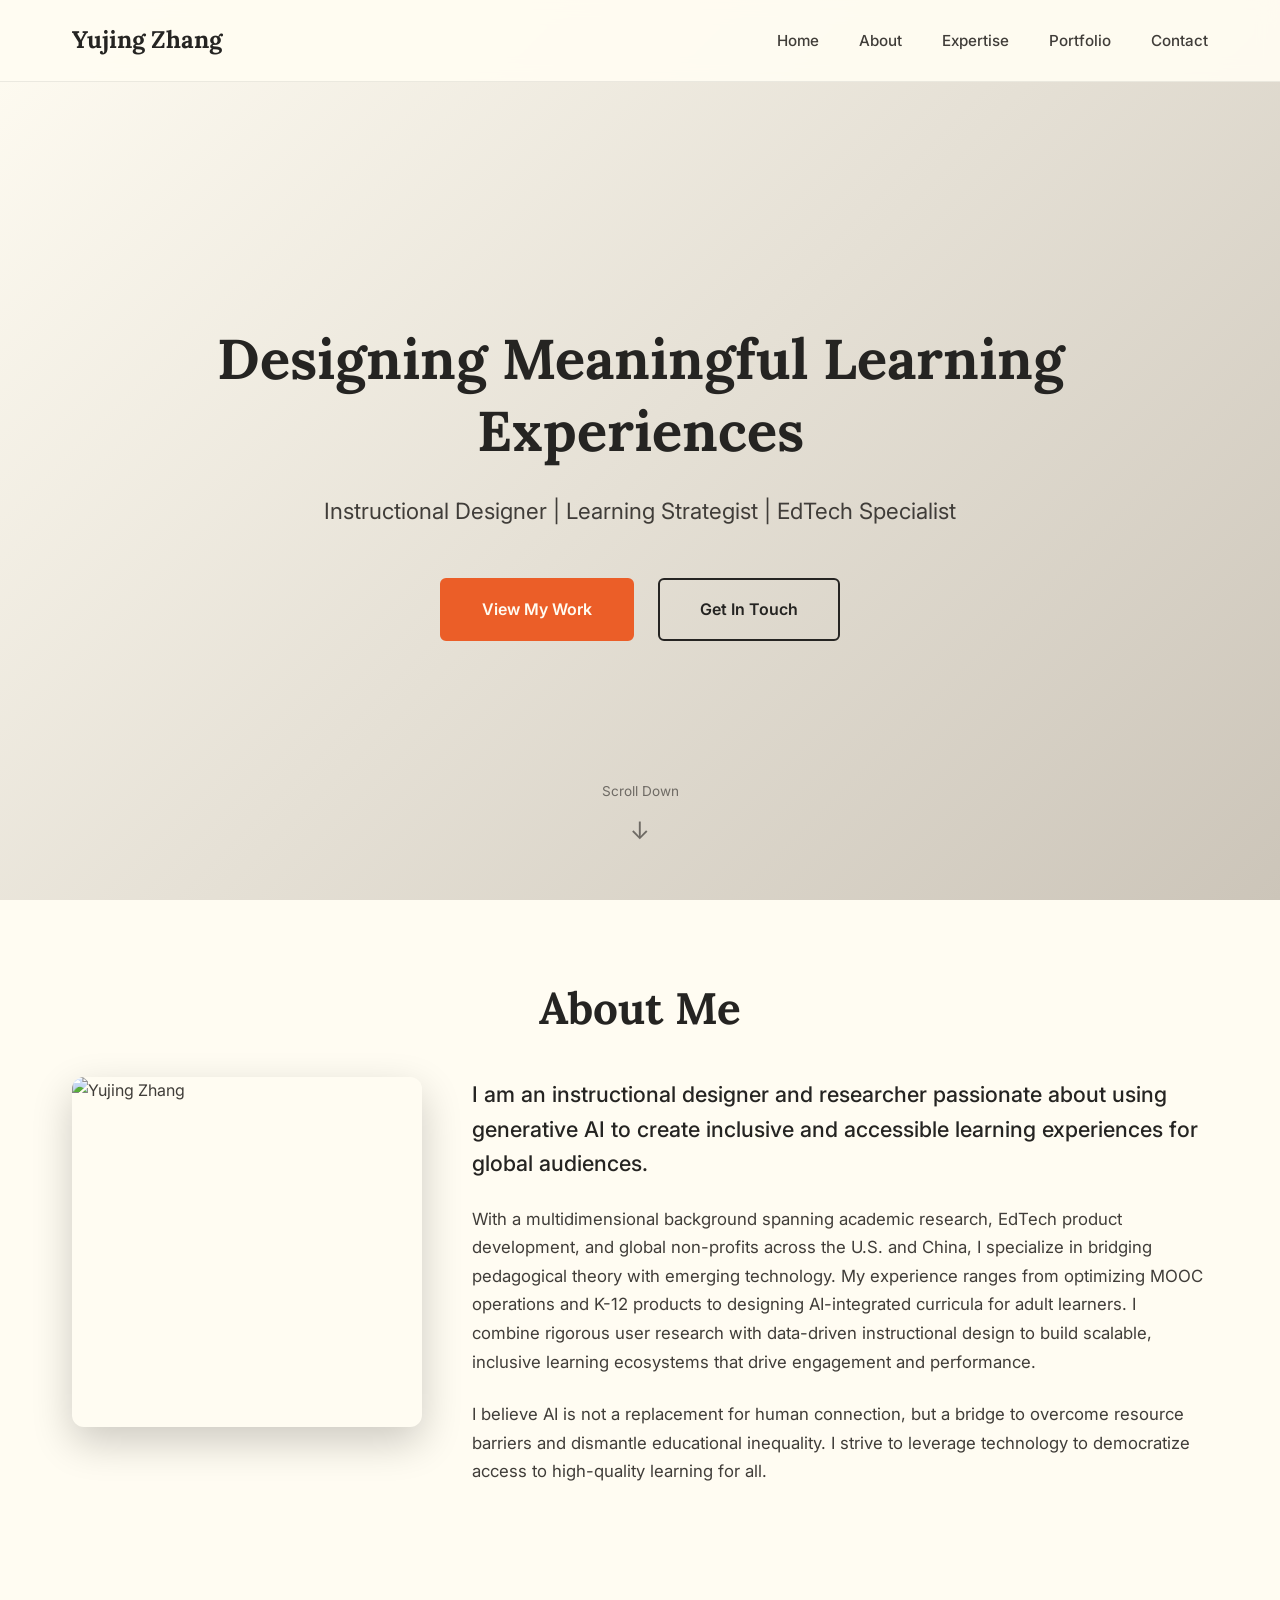
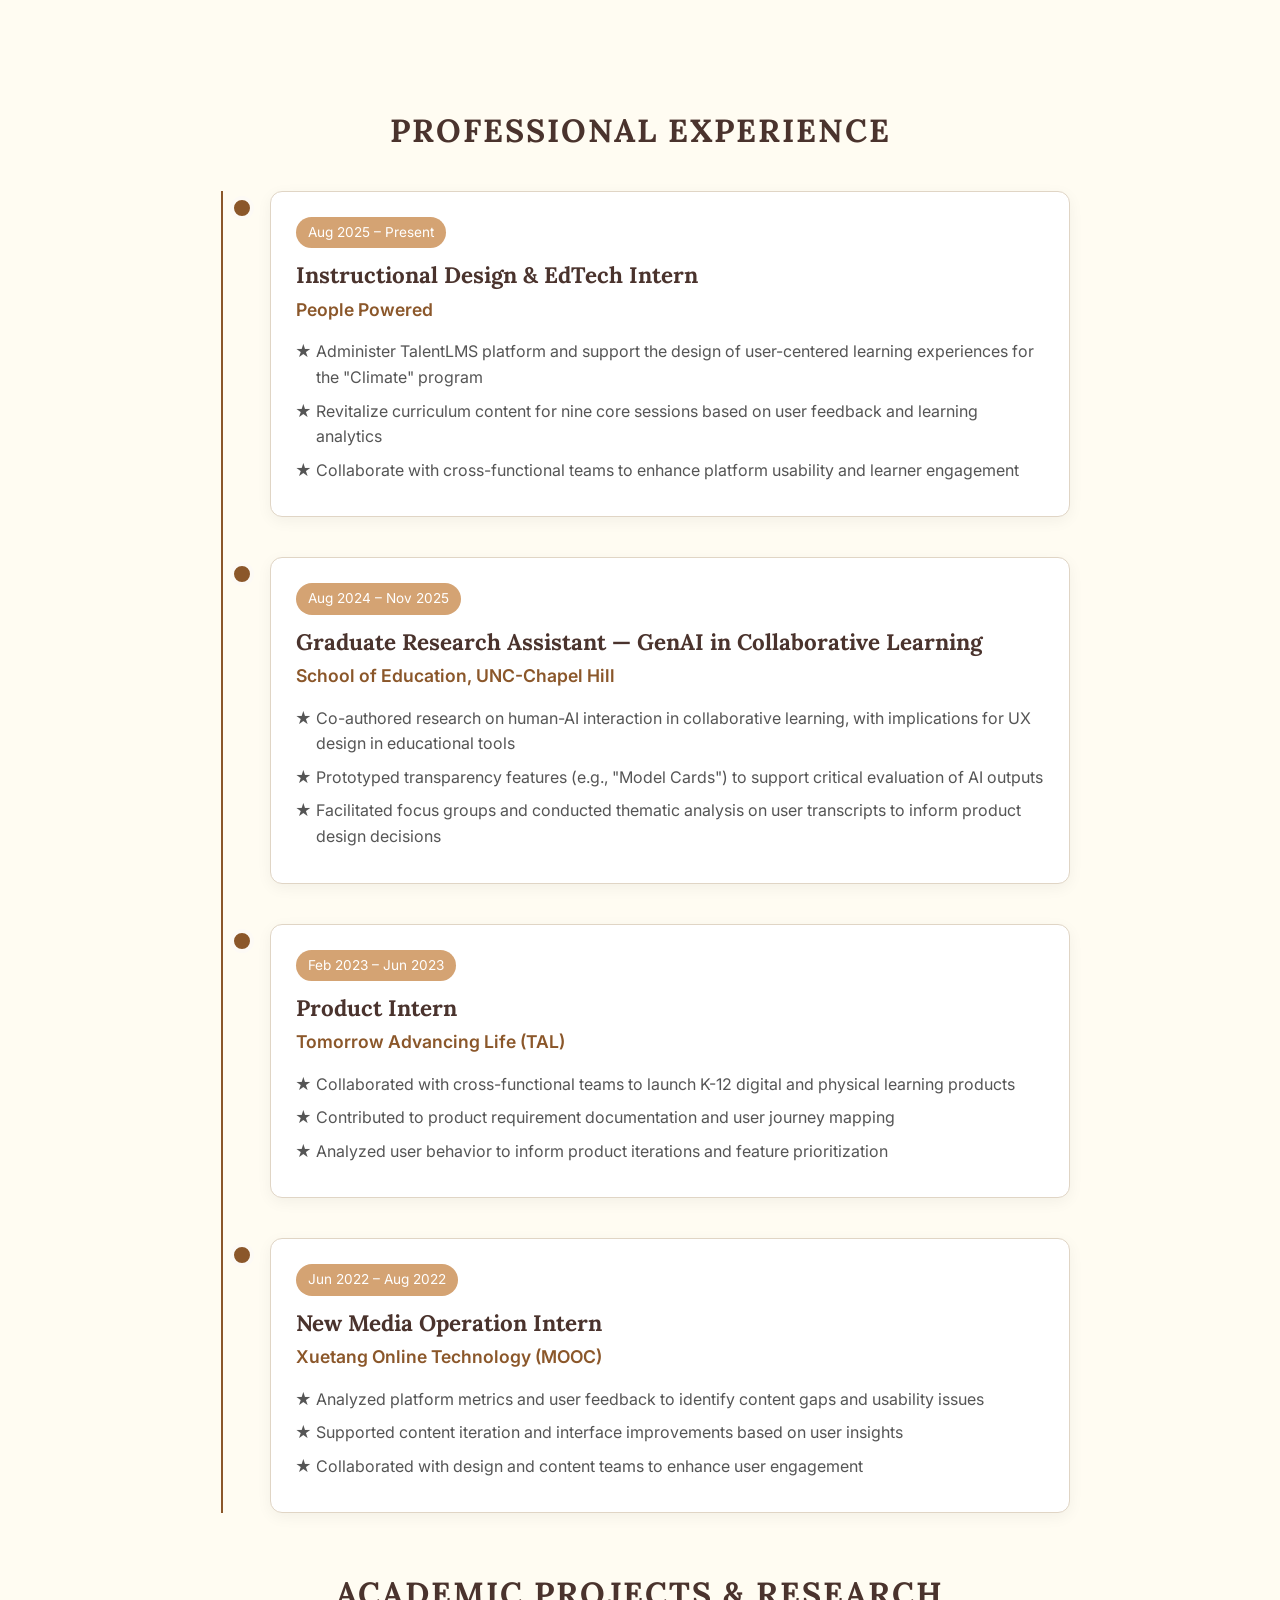
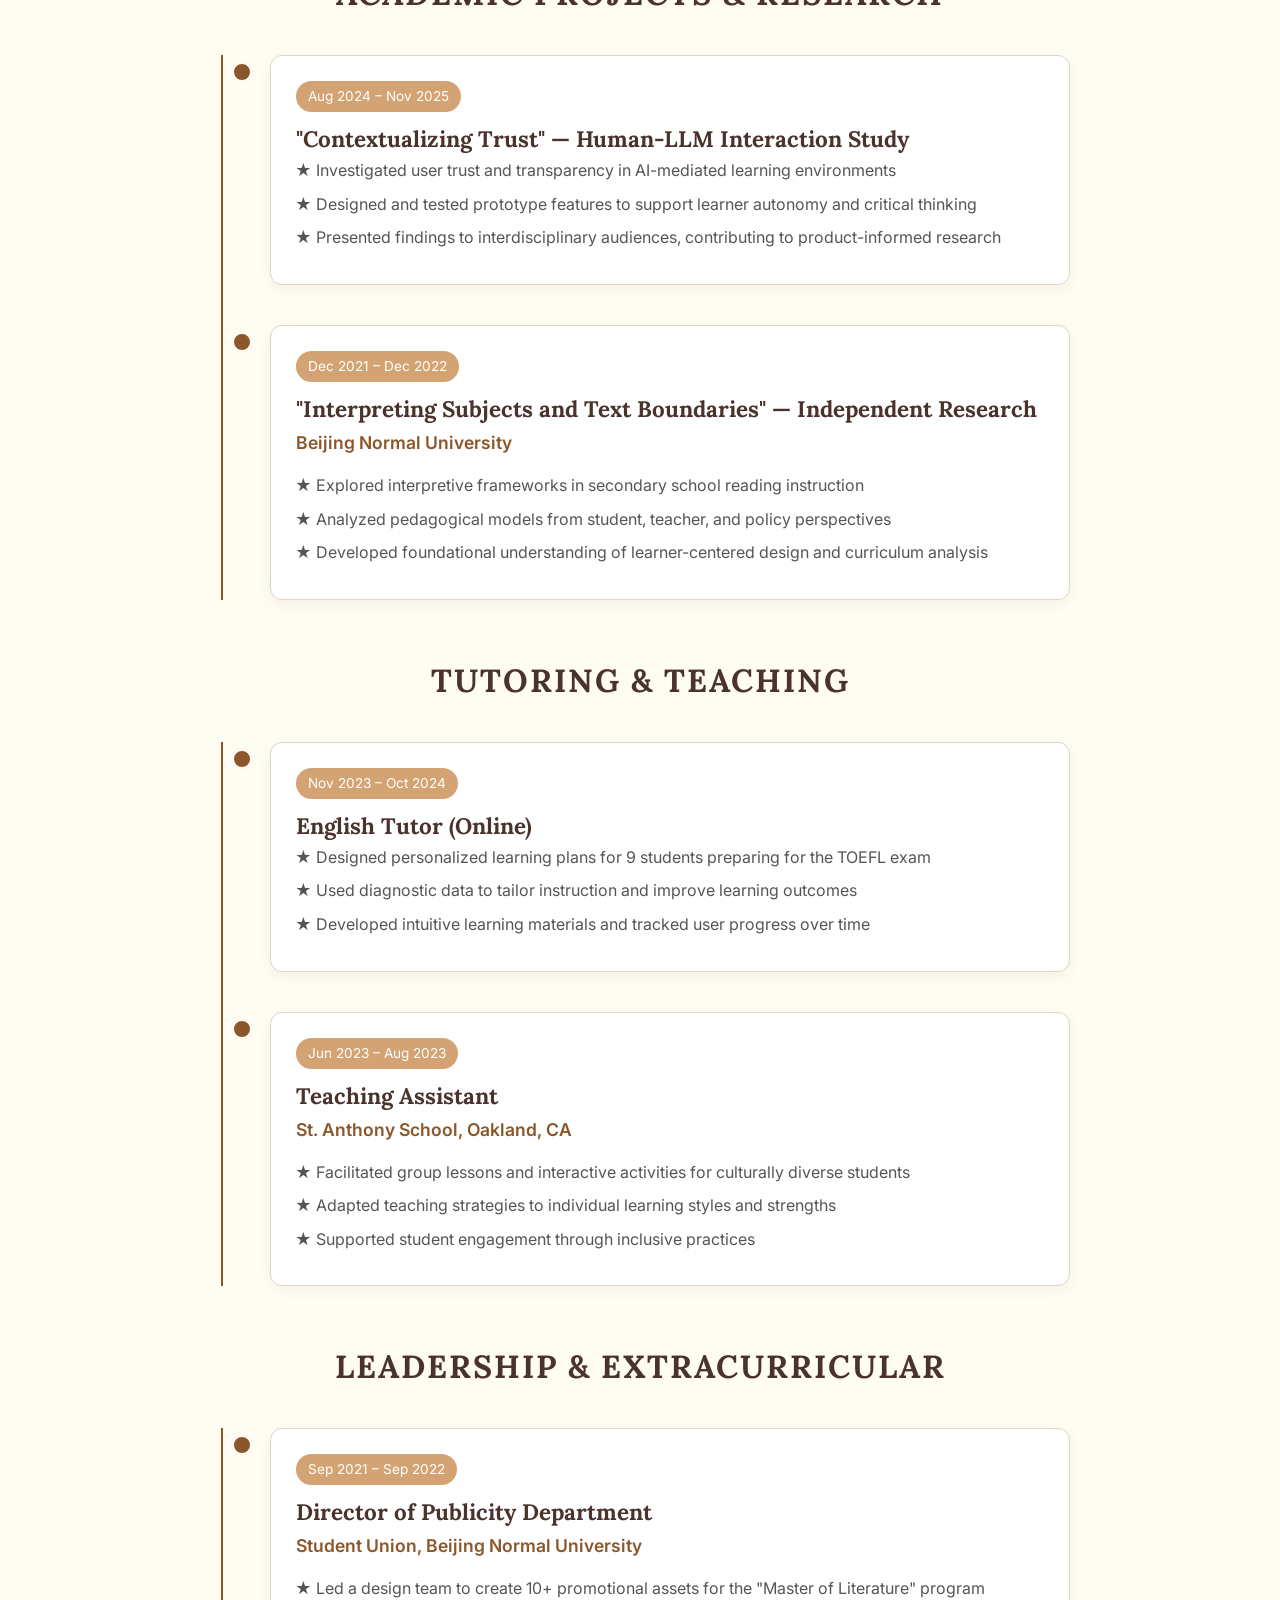
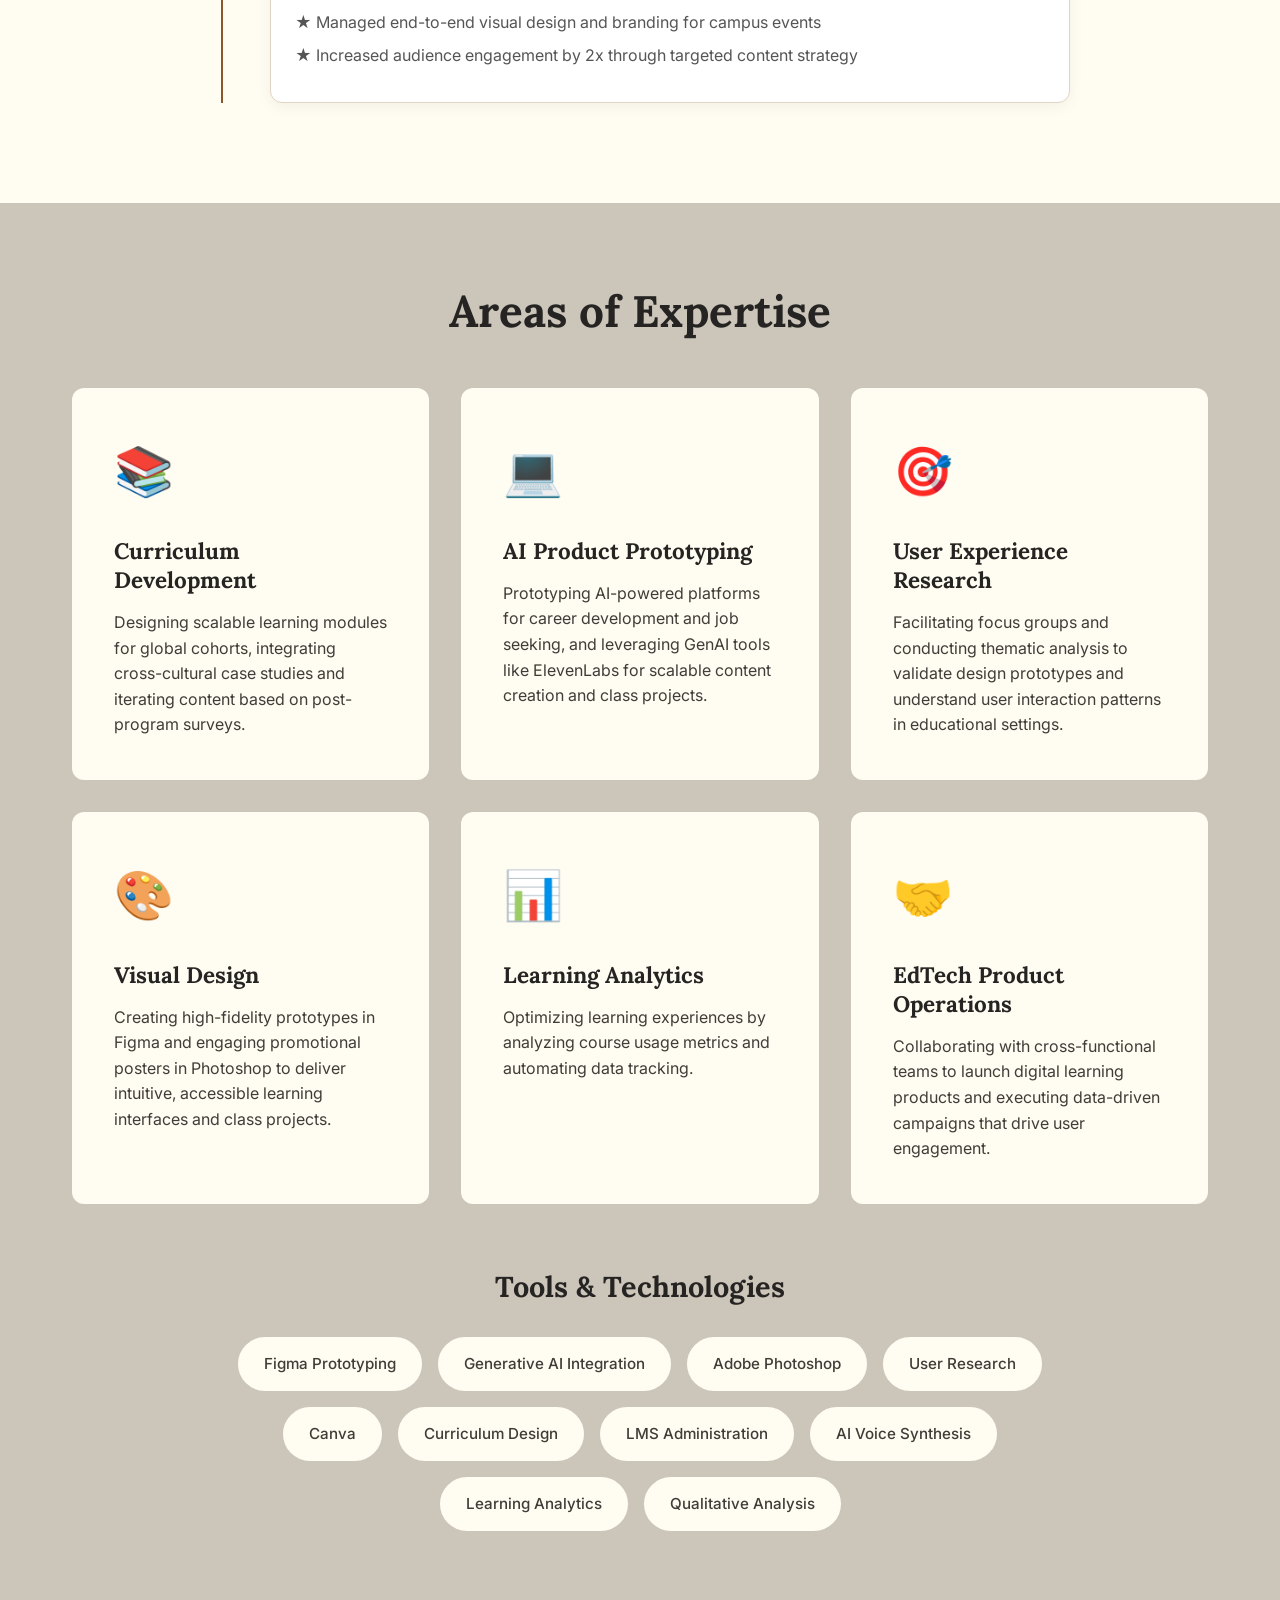
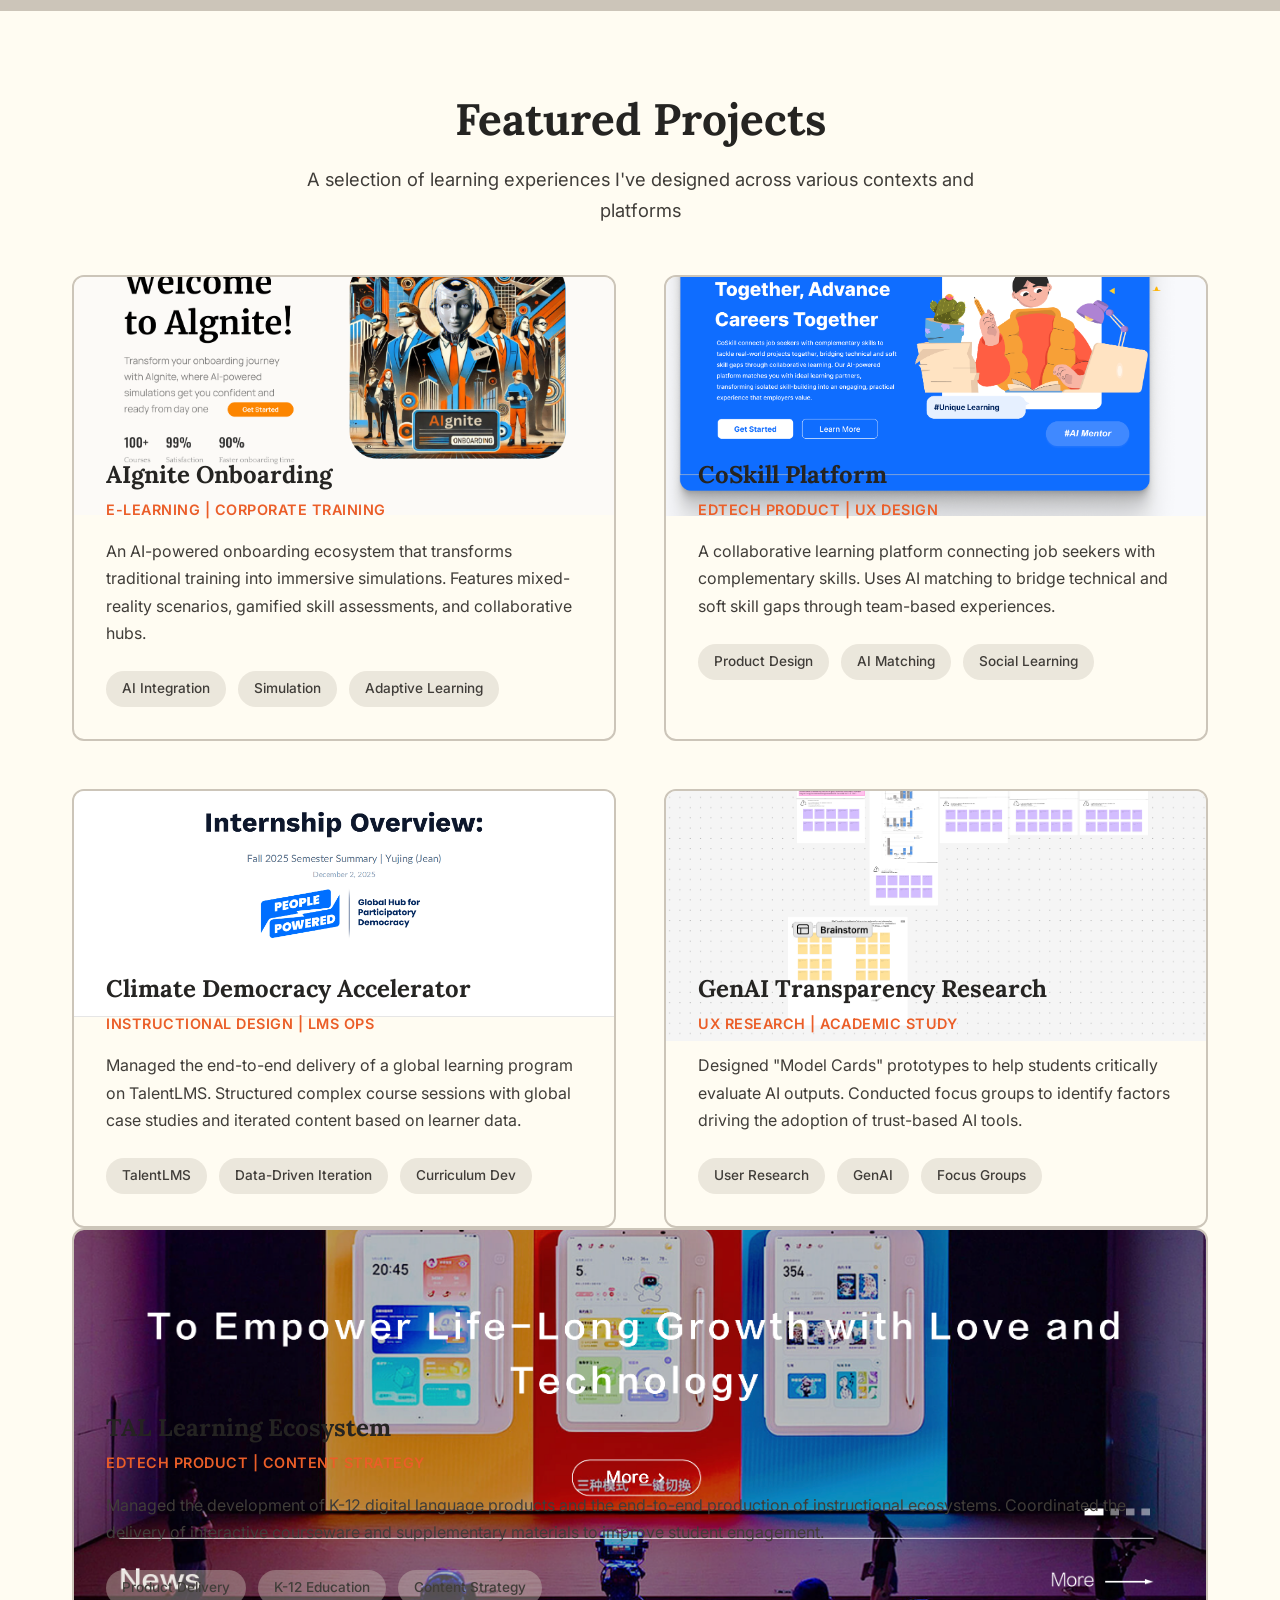
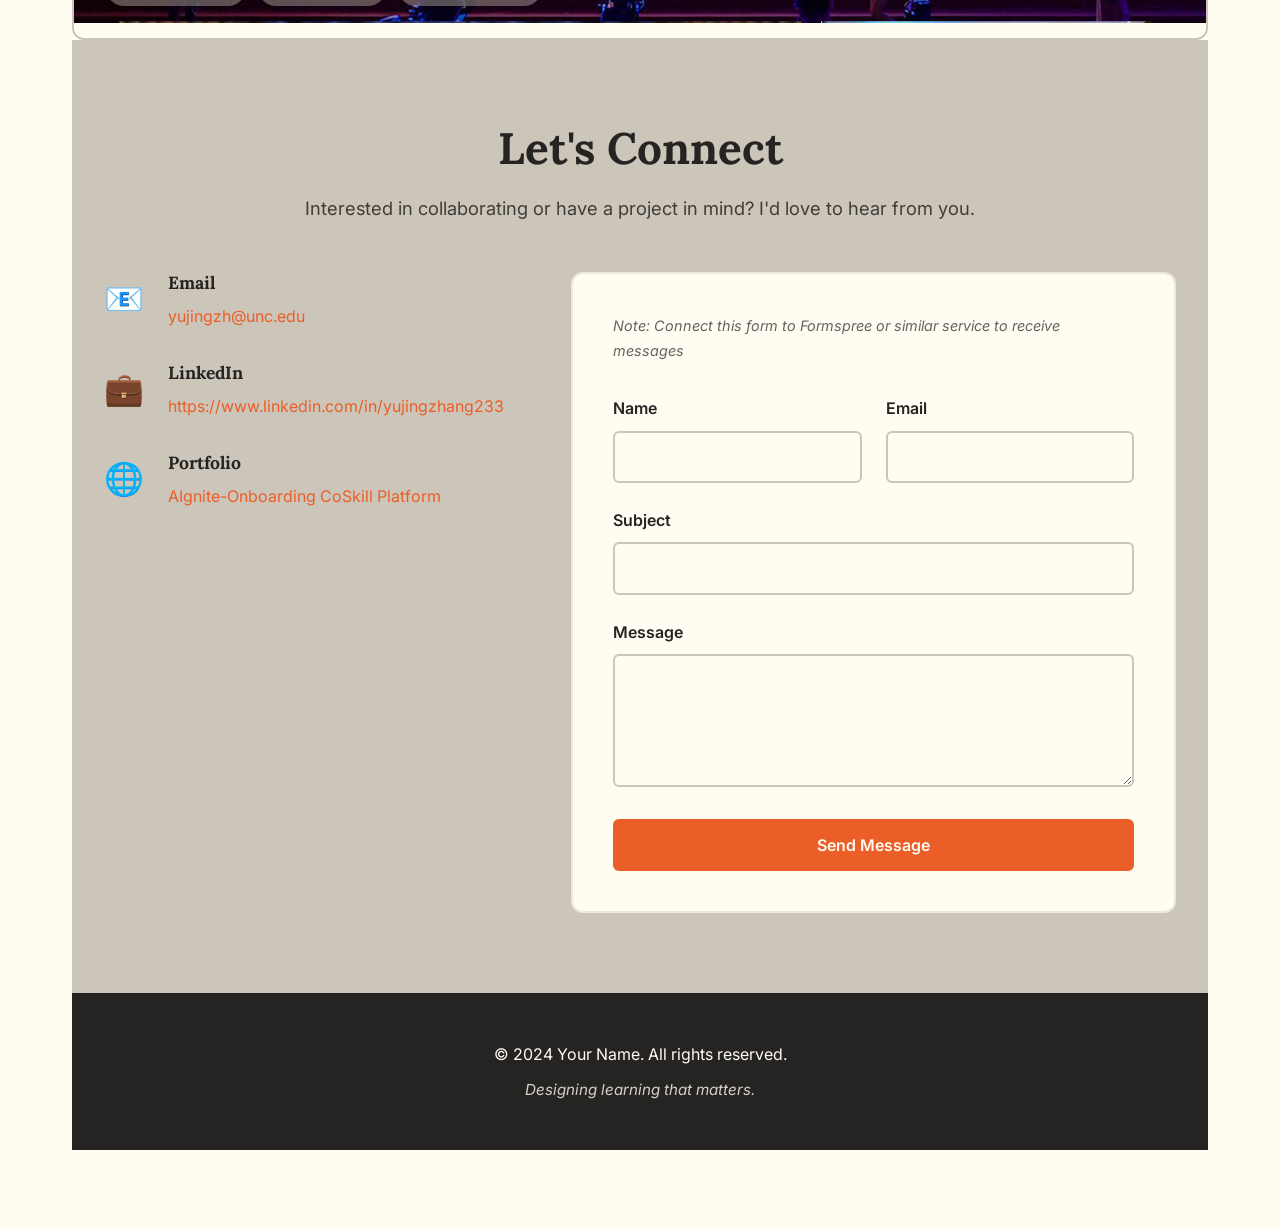
==== index.html @ 7838e7cf "Update index.html" ====
<!DOCTYPE html>
<html lang="en">
<head>
    <meta charset="UTF-8">
    <meta name="viewport" content="width=device-width, initial-scale=1.0">
    <title>Yujing Zhang - Instructional Designer</title>
    <link rel="stylesheet" href="style.css">
    <!-- Google Fonts as fallbacks -->
    <link rel="preconnect" href="https://fonts.googleapis.com">
    <link rel="preconnect" href="https://fonts.gstatic.com" crossorigin>
    <link href="https://fonts.googleapis.com/css2?family=Lora:wght@400;600;700&family=Inter:wght@300;400;500;600&display=swap" rel="stylesheet">
</head>
<body>
    <!-- Navigation -->
    <nav class="navbar">
        <div class="nav-container">
            <a href="#home" class="logo">Yujing Zhang</a>
            <ul class="nav-menu">
                <li><a href="#home">Home</a></li>
                <li><a href="#about">About</a></li>
                <li><a href="#expertise">Expertise</a></li>
                <li><a href="#portfolio">Portfolio</a></li>
                <li><a href="#contact">Contact</a></li>
            </ul>
        </div>
    </nav>

    <!-- Hero Section -->
    <section id="home" class="hero">
        <div class="hero-content">
            <h1 class="hero-title">Designing Meaningful Learning Experiences</h1>
            <p class="hero-subtitle">Instructional Designer | Learning Strategist | EdTech Specialist</p>
            <div class="hero-cta">
                <a href="#portfolio" class="btn-primary">View My Work</a>
                <a href="#contact" class="btn-secondary">Get In Touch</a>
            </div>
        </div>
        <div class="scroll-indicator">
            <span>Scroll Down</span>
            <div class="scroll-arrow">↓</div>
        </div>
    </section>

  <style>
    .about-content {
        display: flex;
        align-items: flex-start;
        gap: 50px;
        margin-top: 40px;
    }

    .about-image {
        flex: 0 0 350px;
    }

    .profile-pic {
        width: 100%;
        aspect-ratio: 1 / 1;
        object-fit: cover;
        border-radius: 12px;
        box-shadow: 0 15px 40px rgba(0, 0, 0, 0.2);
        display: block;
    }

    .about-text {
        flex: 1;
    }

    @media (max-width: 768px) {
        .about-content {
            flex-direction: column;
            align-items: center;
            gap: 30px;
        }
        .about-image {
            flex: 0 0 250px;
            width: 250px;
        }
    }
</style>

<section id="about" class="about-section">
    <div class="container">
        <h2 class="section-title">About Me</h2>
        <div class="about-content">
            <div class="about-image">
                <img src="headshot.JPG" alt="Yujing Zhang" class="profile-pic">
            </div>
            <div class="about-text">
                <p class="lead">
                    I am an instructional designer and researcher passionate about using generative AI
                    to create inclusive and accessible learning experiences for global audiences.
                </p>
                <p>
                    With a multidimensional background spanning academic research, 
                    EdTech product development, and global non-profits across the U.S. and China,
                    I specialize in bridging pedagogical theory with emerging technology.
                    My experience ranges from optimizing MOOC operations and K-12 products 
                    to designing AI-integrated curricula for adult learners. 
                    I combine rigorous user research with data-driven instructional design 
                    to build scalable, inclusive learning ecosystems that drive engagement and performance.
                </p>
                <p>
                    I believe AI is not a replacement for human connection,
                    but a bridge to overcome resource barriers and dismantle educational inequality. 
                    I strive to leverage technology to democratize access to high-quality learning for all.
                </p>
            </div>
        </div>
    </div>
</section>
<style>
    .experience-section {
        padding: 60px 0;
    }

    .timeline {
        position: relative;
        max-width: 900px;
        margin: 40px auto;
        padding: 0 20px;
    }

    .timeline::before {
        content: '';
        position: absolute;
        left: 31px;
        top: 0;
        bottom: 0;
        width: 2px;
        background: #8b572a;
    }

    .timeline-item {
        position: relative;
        margin-bottom: 40px;
        padding-left: 60px;
    }

    .timeline-dot {
        position: absolute;
        left: 20px;
        top: 5px;
        width: 24px;
        height: 24px;
        background: #8b572a;
        border-radius: 50%;
        display: flex;
        align-items: center;
        justify-content: center;
        z-index: 1;
        border: 4px solid #fdfaf5;
    }

    .experience-card {
        background: #fff;
        border: 1px solid #e0d5c5;
        border-radius: 12px;
        padding: 25px;
        box-shadow: 0 4px 15px rgba(0, 0, 0, 0.05);
        transition: transform 0.3s ease;
    }

    .experience-card:hover {
        transform: translateY(-5px);
        box-shadow: 0 8px 25px rgba(139, 87, 42, 0.1);
    }

    .time-tag {
        display: inline-block;
        padding: 4px 12px;
        background: #d4a373;
        color: white;
        border-radius: 20px;
        font-size: 0.85rem;
        margin-bottom: 12px;
    }

    .job-title {
        font-size: 1.4rem;
        color: #4a332d;
        margin: 0 0 5px 0;
        font-weight: bold;
    }

    .company-name {
        font-size: 1.1rem;
        color: #8b572a;
        margin-bottom: 15px;
        font-weight: 600;
    }

    .experience-list {
        margin: 0;
        padding-left: 20px;
        color: #555;
        line-height: 1.6;
    }

    .experience-list li {
        margin-bottom: 8px;
        list-style-type: "★ ";
    }

    .section-subtitle {
        text-align: center;
        font-size: 2rem;
        color: #4a332d;
        margin: 60px 0 40px 0;
        text-transform: uppercase;
        letter-spacing: 2px;
    }
</style>

<section class="experience-section">
    <div class="container">
        
        <h2 class="section-subtitle">Professional Experience</h2>
        <div class="timeline">
            <div class="timeline-item">
                <div class="timeline-dot"></div>
                <div class="experience-card">
                    <span class="time-tag">Aug 2025 – Present</span>
                    <h3 class="job-title">Instructional Design & EdTech Intern</h3>
                    <div class="company-name">People Powered</div>
                    <ul class="experience-list">
                        <li>Administer TalentLMS platform and support the design of user-centered learning experiences for the "Climate" program</li>
                        <li>Revitalize curriculum content for nine core sessions based on user feedback and learning analytics</li>
                        <li>Collaborate with cross-functional teams to enhance platform usability and learner engagement</li>
                    </ul>
                </div>
            </div>

            <div class="timeline-item">
                <div class="timeline-dot"></div>
                <div class="experience-card">
                    <span class="time-tag">Aug 2024 – Nov 2025</span>
                    <h3 class="job-title">Graduate Research Assistant — GenAI in Collaborative Learning</h3>
                    <div class="company-name">School of Education, UNC-Chapel Hill</div>
                    <ul class="experience-list">
                        <li>Co-authored research on human-AI interaction in collaborative learning, with implications for UX design in educational tools</li>
                        <li>Prototyped transparency features (e.g., "Model Cards") to support critical evaluation of AI outputs</li>
                        <li>Facilitated focus groups and conducted thematic analysis on user transcripts to inform product design decisions</li>
                    </ul>
                </div>
            </div>

            <div class="timeline-item">
                <div class="timeline-dot"></div>
                <div class="experience-card">
                    <span class="time-tag">Feb 2023 – Jun 2023</span>
                    <h3 class="job-title">Product Intern</h3>
                    <div class="company-name">Tomorrow Advancing Life (TAL)</div>
                    <ul class="experience-list">
                        <li>Collaborated with cross-functional teams to launch K-12 digital and physical learning products</li>
                        <li>Contributed to product requirement documentation and user journey mapping</li>
                        <li>Analyzed user behavior to inform product iterations and feature prioritization</li>
                    </ul>
                </div>
            </div>

            <div class="timeline-item">
                <div class="timeline-dot"></div>
                <div class="experience-card">
                    <span class="time-tag">Jun 2022 – Aug 2022</span>
                    <h3 class="job-title">New Media Operation Intern</h3>
                    <div class="company-name">Xuetang Online Technology (MOOC)</div>
                    <ul class="experience-list">
                        <li>Analyzed platform metrics and user feedback to identify content gaps and usability issues</li>
                        <li>Supported content iteration and interface improvements based on user insights</li>
                        <li>Collaborated with design and content teams to enhance user engagement</li>
                    </ul>
                </div>
            </div>
        </div>

        <h2 class="section-subtitle">Academic Projects & Research</h2>
        <div class="timeline">
            <div class="timeline-item">
                <div class="timeline-dot"></div>
                <div class="experience-card">
                    <span class="time-tag">Aug 2024 – Nov 2025</span>
                    <h3 class="job-title">"Contextualizing Trust" — Human-LLM Interaction Study</h3>
                    <ul class="experience-list">
                        <li>Investigated user trust and transparency in AI-mediated learning environments</li>
                        <li>Designed and tested prototype features to support learner autonomy and critical thinking</li>
                        <li>Presented findings to interdisciplinary audiences, contributing to product-informed research</li>
                    </ul>
                </div>
            </div>

            <div class="timeline-item">
                <div class="timeline-dot"></div>
                <div class="experience-card">
                    <span class="time-tag">Dec 2021 – Dec 2022</span>
                    <h3 class="job-title">"Interpreting Subjects and Text Boundaries" — Independent Research</h3>
                    <div class="company-name">Beijing Normal University</div>
                    <ul class="experience-list">
                        <li>Explored interpretive frameworks in secondary school reading instruction</li>
                        <li>Analyzed pedagogical models from student, teacher, and policy perspectives</li>
                        <li>Developed foundational understanding of learner-centered design and curriculum analysis</li>
                    </ul>
                </div>
            </div>
        </div>

        <h2 class="section-subtitle">Tutoring & Teaching</h2>
        <div class="timeline">
            <div class="timeline-item">
                <div class="timeline-dot"></div>
                <div class="experience-card">
                    <span class="time-tag">Nov 2023 – Oct 2024</span>
                    <h3 class="job-title">English Tutor (Online)</h3>
                    <ul class="experience-list">
                        <li>Designed personalized learning plans for 9 students preparing for the TOEFL exam</li>
                        <li>Used diagnostic data to tailor instruction and improve learning outcomes</li>
                        <li>Developed intuitive learning materials and tracked user progress over time</li>
                    </ul>
                </div>
            </div>

            <div class="timeline-item">
                <div class="timeline-dot"></div>
                <div class="experience-card">
                    <span class="time-tag">Jun 2023 – Aug 2023</span>
                    <h3 class="job-title">Teaching Assistant</h3>
                    <div class="company-name">St. Anthony School, Oakland, CA</div>
                    <ul class="experience-list">
                        <li>Facilitated group lessons and interactive activities for culturally diverse students</li>
                        <li>Adapted teaching strategies to individual learning styles and strengths</li>
                        <li>Supported student engagement through inclusive practices</li>
                    </ul>
                </div>
            </div>
        </div>

        <h2 class="section-subtitle">Leadership & Extracurricular</h2>
        <div class="timeline">
            <div class="timeline-item">
                <div class="timeline-dot"></div>
                <div class="experience-card">
                    <span class="time-tag">Sep 2021 – Sep 2022</span>
                    <h3 class="job-title">Director of Publicity Department</h3>
                    <div class="company-name">Student Union, Beijing Normal University</div>
                    <ul class="experience-list">
                        <li>Led a design team to create 10+ promotional assets for the "Master of Literature" program</li>
                        <li>Managed end-to-end visual design and branding for campus events</li>
                        <li>Increased audience engagement by 2x through targeted content strategy</li>
                    </ul>
                </div>
            </div>
        </div>

    </div>
</section>
    <!-- Expertise Section -->
    <section id="expertise" class="expertise-section">
        <div class="container">
            <h2 class="section-title">Areas of Expertise</h2>
            <div class="expertise-grid">
                <div class="expertise-card">
                    <div class="expertise-icon">📚</div>
                    <h3>Curriculum Development</h3>
                    <p>Designing scalable learning modules for global cohorts, integrating cross-cultural case studies and iterating content based on post-program surveys.</p>
                </div>
                <div class="expertise-card">
                    <div class="expertise-icon">💻</div>
                    <h3>AI Product Prototyping</h3>
                    <p>Prototyping AI-powered platforms for career development and job seeking, and leveraging GenAI tools like ElevenLabs for scalable content creation  and class projects.</p>
                </div>
                <div class="expertise-card">
                    <div class="expertise-icon">🎯</div>
                    <h3>User Experience Research</h3>
                    <p>Facilitating focus groups and conducting thematic analysis to validate design prototypes and understand user interaction patterns in educational settings.</p>
                </div>
                <div class="expertise-card">
                    <div class="expertise-icon">🎨</div>
                    <h3>Visual Design</h3>
                    <p>Creating high-fidelity prototypes in Figma and engaging promotional posters in Photoshop to deliver intuitive, accessible learning interfaces  and class projects.</p>
                </div>
                <div class="expertise-card">
                    <div class="expertise-icon">📊</div>
                    <h3>Learning Analytics</h3>
                    <p>Optimizing learning experiences by analyzing course usage metrics and automating data tracking.</p>
                </div>
                <div class="expertise-card">
                    <div class="expertise-icon">🤝</div>
                    <h3>EdTech Product Operations</h3>
                    <p>Collaborating with cross-functional teams to launch digital learning products and executing data-driven campaigns that drive user engagement.</p>
                </div>
            </div>

            <!-- Skills/Tools -->
            <div class="skills-section">
                <h3 class="subsection-title">Tools & Technologies</h3>
                <div class="skills-list">
                    <span class="skill-tag">Figma Prototyping</span>
                    <span class="skill-tag">Generative AI Integration</span>
                    <span class="skill-tag">Adobe Photoshop</span>
                    <span class="skill-tag">User Research</span>
                    <span class="skill-tag">Canva</span>
                    <span class="skill-tag">Curriculum Design</span>
                    <span class="skill-tag">LMS Administration</span>
                    <span class="skill-tag">AI Voice Synthesis</span>
                    <span class="skill-tag">Learning Analytics</span>
                    <span class="skill-tag">Qualitative Analysis</span>
                </div>
            </div>
        </div>
    </section>

    <!-- Portfolio Section -->
    <section id="portfolio" class="portfolio-section">
        <div class="container">
            <h2 class="section-title">Featured Projects</h2>
            <p class="section-description">
                A selection of learning experiences I've designed across various contexts and platforms
            </p>

<div class="portfolio-grid">
    <article class="portfolio-item">
        <div class="portfolio-image">
            <a href="https://www.figma.com/proto/IPwVsNekaGKlMUicKkFlYf/EDUC-590---AIgnite-Onboarding-Figma--Copy-?node-id=174-4&t=kibvzkXD0YvhcwhZ-1" target="_blank">
                <img src="onboard.png" alt="AIgnite Onboarding Preview">
            </a>
        </div>
        <div class="portfolio-content">
            <h3>AIgnite Onboarding</h3>
            <p class="project-type">E-Learning | Corporate Training</p>
            <p class="project-description">
                An AI-powered onboarding ecosystem that transforms traditional training into immersive simulations.  
                Features mixed-reality scenarios, gamified skill assessments, and collaborative hubs.
            </p>
            <div class="project-tags">
                <span>AI Integration</span>
                <span>Simulation</span>
                <span>Adaptive Learning</span>
            </div>
        </div>
    </article>

    <article class="portfolio-item">
        <div class="portfolio-image">
            <a href="https://www.figma.com/proto/z1ZxzwCrSdUa23uJxoK12V/CoSkill-Prototype?node-id=0-1&t=khvAR7GtYxwNEWoW-1" target="_blank">
                <img src="coskill.png" alt="CoSkill Platform Preview">
            </a>
        </div>
        <div class="portfolio-content">
            <h3>CoSkill Platform</h3>
            <p class="project-type">EDTECH PRODUCT | UX DESIGN</p>
            <p class="project-description">
                A collaborative learning platform connecting job seekers with complementary skills. 
                Uses AI matching to bridge technical and soft skill gaps through team-based experiences.
            </p>
            <div class="project-tags">
                <span>Product Design</span>
                <span>AI Matching</span>
                <span>Social Learning</span>
            </div>
        </div>
    </article>

    <article class="portfolio-item">
        <div class="portfolio-image">
            <a href="Intern.pdf" target="_blank">
                <img src="intern.png" alt="Climate Democracy Project">
            </a>
        </div>
        <div class="portfolio-content">
            <h3>Climate Democracy Accelerator</h3>
            <p class="project-type">INSTRUCTIONAL DESIGN | LMS OPS</p>
            <p class="project-description">
                Managed the end-to-end delivery of a global learning program on TalentLMS. 
                Structured complex course sessions with global case studies and iterated content based on learner data.
            </p>
            <div class="project-tags">
                <span>TalentLMS</span>
                <span>Data-Driven Iteration</span>
                <span>Curriculum Dev</span>
            </div>
        </div>
    </article>

    <article class="portfolio-item">
        <div class="portfolio-image">
            <a href="https://www.figma.com/board/ObqTQMt9UUmsvZyi3g7I5Z/AI-Peer-Feedback-Trust?node-id=0-1&t=9L8syUDfDci8VB2z-1" target="_blank">
                <img src="RA.png" alt="GenAI Research Preview">
            </a>
        </div>
        <div class="portfolio-content">
            <h3>GenAI Transparency Research</h3>
            <p class="project-type">UX RESEARCH | ACADEMIC STUDY</p>
            <p class="project-description">
                Designed "Model Cards" prototypes to help students critically evaluate AI outputs. 
                Conducted focus groups to identify factors driving the adoption of trust-based AI tools.
            </p>
            <div class="project-tags">
                <span>User Research</span>
                <span>GenAI</span>
                <span>Focus Groups</span>
            </div>
        </div>
    </article>
</div>
<article class="portfolio-item">
        <div class="portfolio-image">
            <a href="#" target="_blank">
                <img src="TAL.png" alt="TAL Online Education Platform">
            </a>
        </div>
        <div class="portfolio-content">
            <h3>TAL Learning Ecosystem</h3>
            <p class="project-type">EDTECH PRODUCT | CONTENT STRATEGY</p>
            <p class="project-description">
                Managed the development of K-12 digital language products and the end-to-end production of instructional ecosystems. 
                Coordinated the delivery of interactive courseware and supplementary materials to improve student engagement.
            </p>
            <div class="project-tags">
                <span>Product Delivery</span>
                <span>K-12 Education</span>
                <span>Content Strategy</span>
            </div>
        </div>
    </article>


            

    <!-- Contact Section -->
    <section id="contact" class="contact-section">
        <div class="container">
            <h2 class="section-title">Let's Connect</h2>
            <p class="section-description">
                Interested in collaborating or have a project in mind? I'd love to hear from you.
            </p>

            <div class="contact-content">
                <div class="contact-info">
                    <div class="contact-method">
                        <span class="contact-icon">📧</span>
                        <div>
                            <h4>Email</h4>
                            <a href="mailto:your.email@example.com">yujingzh@unc.edu</a>
                        </div>
                    </div>
                    <div class="contact-method">
                        <span class="contact-icon">💼</span>
                        <div>
                            <h4>LinkedIn</h4>
                            <a href="https://www.linkedin.com/in/yujingzhang233" target="_blank">
    https://www.linkedin.com/in/yujingzhang233
</a>
                        </div>
                    </div>
                    <div class="contact-method">
                        <span class="contact-icon">🌐</span>
                        <div>
                            <h4>Portfolio</h4>
                             <a href="https://www.figma.com/proto/IPwVsNekaGKlMUicKkFlYf/EDUC-590---AIgnite-Onboarding-Figma--Copy-?node-id=174-4&t=kibvzkXD0YvhcwhZ-1" target="_blank">AIgnite-Onboarding</a>
                            <a href="https://www.figma.com/proto/z1ZxzwCrSdUa23uJxoK12V/CoSkill-Prototype?node-id=0-1&t=khvAR7GtYxwNEWoW-1" target="_blank">CoSkill Platform</a>
                        </div>
                    </div>
                </div>

                <div class="contact-form-wrapper">
                    <form class="contact-form">
                        <p class="form-note">
                            <em>Note: Connect this form to Formspree or similar service to receive messages</em>
                        </p>
                        <div class="form-row">
                            <div class="form-group">
                                <label for="name">Name</label>
                                <input type="text" id="name" name="name" required>
                            </div>
                            <div class="form-group">
                                <label for="email">Email</label>
                                <input type="email" id="email" name="email" required>
                            </div>
                        </div>
                        <div class="form-group">
                            <label for="subject">Subject</label>
                            <input type="text" id="subject" name="subject" required>
                        </div>
                        <div class="form-group">
                            <label for="message">Message</label>
                            <textarea id="message" name="message" rows="5" required></textarea>
                        </div>
                        <button type="submit" class="btn-primary">Send Message</button>
                    </form>
                </div>
            </div>
        </div>
    </section>

    <!-- Footer -->
    <footer class="footer">
        <div class="container">
            <p>&copy; 2024 Your Name. All rights reserved.</p>
            <p class="footer-tagline">Designing learning that matters.</p>
        </div>
    </footer>

    <script src="script.js"></script>
</body>
</html>
---- style.css ----
/* ===========================
   COLOR PALETTE & TYPOGRAPHY
   =========================== */

:root {
    /* Color Palette */
    --cream: #fffcf2;           /* Main background */
    --beige: #ccc5b9;           /* Secondary background */
    --dark-gray: #403d39;       /* Body text */
    --charcoal: #252422;        /* Headlines */
    --accent: #eb5e28;          /* Accent/CTA */
    
    /* Typography - Use these font families or replace with Le Monde Livre and Acumin Pro if you have them */
    --font-headline: 'Lora', serif;              /* Fallback for Le Monde Livre */
    --font-body: 'Inter', sans-serif;            /* Fallback for Acumin Pro */
    
    /* Spacing */
    --section-padding: 5rem;
    --container-width: 1200px;
}

/* ===========================
   RESET & BASE STYLES
   =========================== */

* {
    margin: 0;
    padding: 0;
    box-sizing: border-box;
}

html {
    scroll-behavior: smooth;
    font-size: 16px;
}

body {
    font-family: var(--font-body);
    color: var(--dark-gray);
    background-color: var(--cream);
    line-height: 1.7;
    overflow-x: hidden;
}

h1, h2, h3, h4, h5, h6 {
    font-family: var(--font-headline);
    color: var(--charcoal);
    line-height: 1.3;
    font-weight: 700;
}

a {
    text-decoration: none;
    color: inherit;
}

.container {
    max-width: var(--container-width);
    margin: 0 auto;
    padding: 0 2rem;
}

/* ===========================
   NAVIGATION
   =========================== */

.navbar {
    position: fixed;
    top: 0;
    left: 0;
    right: 0;
    background-color: rgba(255, 252, 242, 0.95);
    backdrop-filter: blur(10px);
    padding: 1.25rem 0;
    z-index: 1000;
    border-bottom: 1px solid rgba(64, 61, 57, 0.1);
    transition: all 0.3s ease;
}

.nav-container {
    max-width: var(--container-width);
    margin: 0 auto;
    padding: 0 2rem;
    display: flex;
    justify-content: space-between;
    align-items: center;
}

.logo {
    font-family: var(--font-headline);
    font-size: 1.5rem;
    font-weight: 700;
    color: var(--charcoal);
    transition: color 0.3s;
}

.logo:hover {
    color: var(--accent);
}

.nav-menu {
    display: flex;
    list-style: none;
    gap: 2.5rem;
}

.nav-menu a {
    font-family: var(--font-body);
    font-weight: 500;
    font-size: 0.95rem;
    color: var(--dark-gray);
    transition: color 0.3s;
    position: relative;
}

.nav-menu a::after {
    content: '';
    position: absolute;
    bottom: -5px;
    left: 0;
    width: 0;
    height: 2px;
    background-color: var(--accent);
    transition: width 0.3s;
}

.nav-menu a:hover {
    color: var(--accent);
}

.nav-menu a:hover::after {
    width: 100%;
}

/* ===========================
   HERO SECTION
   =========================== */

.hero {
    min-height: 100vh;
    display: flex;
    flex-direction: column;
    justify-content: center;
    align-items: center;
    text-align: center;
    padding: 8rem 2rem 4rem;
    background: linear-gradient(135deg, var(--cream) 0%, var(--beige) 100%);
    position: relative;
}

.hero-content {
    max-width: 900px;
}

.hero-title {
    font-size: 3.5rem;
    margin-bottom: 1.5rem;
    color: var(--charcoal);
    animation: fadeInUp 1s ease-out;
}

.hero-subtitle {
    font-size: 1.4rem;
    font-weight: 400;
    color: var(--dark-gray);
    margin-bottom: 3rem;
    animation: fadeInUp 1s ease-out 0.2s backwards;
}

.hero-cta {
    display: flex;
    gap: 1.5rem;
    justify-content: center;
    flex-wrap: wrap;
    animation: fadeInUp 1s ease-out 0.4s backwards;
}

/* Scroll Indicator */
.scroll-indicator {
    position: absolute;
    bottom: 3rem;
    left: 50%;
    transform: translateX(-50%);
    display: flex;
    flex-direction: column;
    align-items: center;
    gap: 0.5rem;
    color: var(--dark-gray);
    font-size: 0.85rem;
    opacity: 0.7;
}

.scroll-arrow {
    animation: bounce 2s infinite;
    font-size: 1.5rem;
}

@keyframes bounce {
    0%, 20%, 50%, 80%, 100% {
        transform: translateY(0);
    }
    40% {
        transform: translateY(10px);
    }
    60% {
        transform: translateY(5px);
    }
}

@keyframes fadeInUp {
    from {
        opacity: 0;
        transform: translateY(30px);
    }
    to {
        opacity: 1;
        transform: translateY(0);
    }
}

/* ===========================
   BUTTONS
   =========================== */

.btn-primary,
.btn-secondary {
    display: inline-block;
    padding: 1rem 2.5rem;
    font-family: var(--font-body);
    font-weight: 600;
    font-size: 1rem;
    border-radius: 6px;
    transition: all 0.3s ease;
    cursor: pointer;
    border: 2px solid transparent;
}

.btn-primary {
    background-color: var(--accent);
    color: var(--cream);
    border-color: var(--accent);
}

.btn-primary:hover {
    background-color: transparent;
    color: var(--accent);
    border-color: var(--accent);
}

.btn-secondary {
    background-color: transparent;
    color: var(--charcoal);
    border-color: var(--charcoal);
}

.btn-secondary:hover {
    background-color: var(--charcoal);
    color: var(--cream);
}

/* ===========================
   SECTION STYLES
   =========================== */

section {
    padding: var(--section-padding) 0;
}

.section-title {
    font-size: 2.75rem;
    margin-bottom: 1rem;
    text-align: center;
    color: var(--charcoal);
}

.section-description {
    text-align: center;
    font-size: 1.15rem;
    color: var(--dark-gray);
    max-width: 700px;
    margin: 0 auto 3rem;
}

/* ===========================
   ABOUT SECTION
   =========================== */

.about-section {
    background-color: var(--cream);
}

.about-content {
    display: grid;
    grid-template-columns: 2fr 1fr;
    gap: 4rem;
    margin-top: 3rem;
}

.about-text .lead {
    font-size: 1.35rem;
    font-weight: 500;
    color: var(--charcoal);
    margin-bottom: 1.5rem;
    line-height: 1.6;
}

.about-text p {
    margin-bottom: 1.5rem;
    font-size: 1.05rem;
}

.about-stats {
    display: flex;
    flex-direction: column;
    gap: 2rem;
}

.stat-item {
    background-color: rgba(204, 197, 185, 0.3);
    padding: 2rem;
    border-radius: 12px;
    text-align: center;
    border-left: 4px solid var(--accent);
}

.stat-number {
    display: block;
    font-family: var(--font-headline);
    font-size: 2.5rem;
    font-weight: 700;
    color: var(--accent);
    margin-bottom: 0.5rem;
}

.stat-label {
    display: block;
    font-size: 0.95rem;
    color: var(--dark-gray);
    font-weight: 500;
}

/* ===========================
   EXPERTISE SECTION
   =========================== */

.expertise-section {
    background-color: var(--beige);
}

.expertise-grid {
    display: grid;
    grid-template-columns: repeat(auto-fit, minmax(320px, 1fr));
    gap: 2rem;
    margin-top: 3rem;
}

.expertise-card {
    background-color: var(--cream);
    padding: 2.5rem;
    border-radius: 12px;
    transition: all 0.3s ease;
    border: 2px solid transparent;
}

.expertise-card:hover {
    transform: translateY(-5px);
    border-color: var(--accent);
    box-shadow: 0 10px 30px rgba(37, 36, 34, 0.1);
}

.expertise-icon {
    font-size: 3rem;
    margin-bottom: 1.5rem;
}

.expertise-card h3 {
    font-size: 1.4rem;
    margin-bottom: 1rem;
    color: var(--charcoal);
}

.expertise-card p {
    color: var(--dark-gray);
    line-height: 1.6;
}

/* Skills Section */
.skills-section {
    margin-top: 4rem;
    text-align: center;
}

.subsection-title {
    font-size: 1.8rem;
    color: var(--charcoal);
    margin-bottom: 2rem;
}

.skills-list {
    display: flex;
    flex-wrap: wrap;
    gap: 1rem;
    justify-content: center;
    max-width: 900px;
    margin: 0 auto;
}

.skill-tag {
    background-color: var(--cream);
    color: var(--dark-gray);
    padding: 0.75rem 1.5rem;
    border-radius: 50px;
    font-size: 0.95rem;
    font-weight: 500;
    border: 2px solid var(--cream);
    transition: all 0.3s ease;
}

.skill-tag:hover {
    border-color: var(--accent);
    background-color: rgba(235, 94, 40, 0.1);
}

/* ===========================
   PORTFOLIO SECTION
   =========================== */

.portfolio-section {
    background-color: var(--cream);
}

.portfolio-grid {
    display: grid;
    grid-template-columns: repeat(auto-fit, minmax(450px, 1fr));
    gap: 3rem;
    margin-top: 3rem;
}

.portfolio-item {
    background-color: var(--cream);
    border-radius: 12px;
    overflow: hidden;
    border: 2px solid var(--beige);
    transition: all 0.3s ease;
}

.portfolio-item:hover {
    transform: translateY(-8px);
    box-shadow: 0 15px 40px rgba(37, 36, 34, 0.15);
    border-color: var(--accent);
}

.portfolio-image {
    height: 150px;
    background: linear-gradient(135deg, var(--beige) 0%, var(--cream) 100%);
    display: flex;
    align-items: center;
    justify-content: center;
    border-bottom: 2px solid var(--beige);
}

.portfolio-image img {
    width: 100%;
    height: 100%;
    object-fit: cover; 
    display: block;
    transition: transform 0.5s ease; 
}


.portfolio-item:hover .portfolio-image img {
    transform: scale(1.05);
}

.project-placeholder {
    font-size: 1.2rem;
    color: var(--dark-gray);
    opacity: 0.5;
    font-weight: 500;
}

.portfolio-content {
    padding: 2rem;
}

.portfolio-content h3 {
    font-size: 1.5rem;
    margin-bottom: 0.5rem;
    color: var(--charcoal);
}

.project-type {
    font-size: 0.9rem;
    color: var(--accent);
    font-weight: 600;
    margin-bottom: 1rem;
    text-transform: uppercase;
    letter-spacing: 0.5px;
}

.project-description {
    color: var(--dark-gray);
    margin-bottom: 1.5rem;
    line-height: 1.7;
}

.project-tags {
    display: flex;
    gap: 0.75rem;
    flex-wrap: wrap;
}

.project-tags span {
    background-color: rgba(204, 197, 185, 0.4);
    color: var(--dark-gray);
    padding: 0.4rem 1rem;
    border-radius: 20px;
    font-size: 0.85rem;
    font-weight: 500;
}

/* ===========================
   CONTACT SECTION
   =========================== */

.contact-section {
    background-color: var(--beige);
}

.contact-content {
    display: grid;
    grid-template-columns: 1fr 1.5fr;
    gap: 4rem;
    margin-top: 3rem;
}

.contact-info {
    display: flex;
    flex-direction: column;
    gap: 2rem;
}

.contact-method {
    display: flex;
    gap: 1.5rem;
    align-items: flex-start;
}

.contact-icon {
    font-size: 2rem;
    flex-shrink: 0;
}

.contact-method h4 {
    font-size: 1.1rem;
    margin-bottom: 0.5rem;
    color: var(--charcoal);
}

.contact-method a {
    color: var(--accent);
    transition: opacity 0.3s;
}

.contact-method a:hover {
    opacity: 0.7;
    text-decoration: underline;
}

/* Contact Form */
.contact-form-wrapper {
    background-color: var(--cream);
    padding: 2.5rem;
    border-radius: 12px;
    border: 2px solid rgba(64, 61, 57, 0.1);
}

.form-note {
    font-size: 0.9rem;
    color: var(--dark-gray);
    margin-bottom: 2rem;
    opacity: 0.8;
}

.form-row {
    display: grid;
    grid-template-columns: 1fr 1fr;
    gap: 1.5rem;
}

.form-group {
    margin-bottom: 1.5rem;
}

.form-group label {
    display: block;
    margin-bottom: 0.5rem;
    font-weight: 600;
    color: var(--charcoal);
}

.form-group input,
.form-group textarea {
    width: 100%;
    padding: 0.9rem;
    border: 2px solid var(--beige);
    border-radius: 6px;
    font-family: var(--font-body);
    font-size: 1rem;
    background-color: var(--cream);
    color: var(--dark-gray);
    transition: border-color 0.3s;
}

.form-group input:focus,
.form-group textarea:focus {
    outline: none;
    border-color: var(--accent);
}

.contact-form button {
    width: 100%;
    border: none;
}

/* ===========================
   FOOTER
   =========================== */

.footer {
    background-color: var(--charcoal);
    color: var(--cream);
    padding: 2.5rem 0;
    text-align: center;
}

.footer p {
    margin: 0.5rem 0;
}

.footer-tagline {
    font-style: italic;
    opacity: 0.8;
    font-size: 0.95rem;
}

/* ===========================
   RESPONSIVE DESIGN
   =========================== */

@media (max-width: 1024px) {
    .about-content,
    .contact-content {
        grid-template-columns: 1fr;
    }
    
    .portfolio-grid {
        grid-template-columns: 1fr;
    }
}

@media (max-width: 768px) {
    :root {
        --section-padding: 3rem;
    }
    
    .nav-menu {
        gap: 1.5rem;
        font-size: 0.9rem;
    }
    
    .hero-title {
        font-size: 2.5rem;
    }
    
    .hero-subtitle {
        font-size: 1.15rem;
    }
    
    .section-title {
        font-size: 2.2rem;
    }
    
    .expertise-grid {
        grid-template-columns: 1fr;
    }
    
    .form-row {
        grid-template-columns: 1fr;
    }
    
    .about-stats {
        flex-direction: row;
        flex-wrap: wrap;
    }
    
    .stat-item {
        flex: 1;
        min-width: 150px;
    }
}

@media (max-width: 480px) {
    .hero {
        padding: 6rem 1.5rem 3rem;
    }
    
    .hero-title {
        font-size: 2rem;
    }
    
    .hero-cta {
        flex-direction: column;
        width: 100%;
    }
    
    .btn-primary,
    .btn-secondary {
        width: 100%;
    }
    
    .nav-menu {
        flex-wrap: wrap;
        justify-content: center;
        gap: 1rem;
    }
}
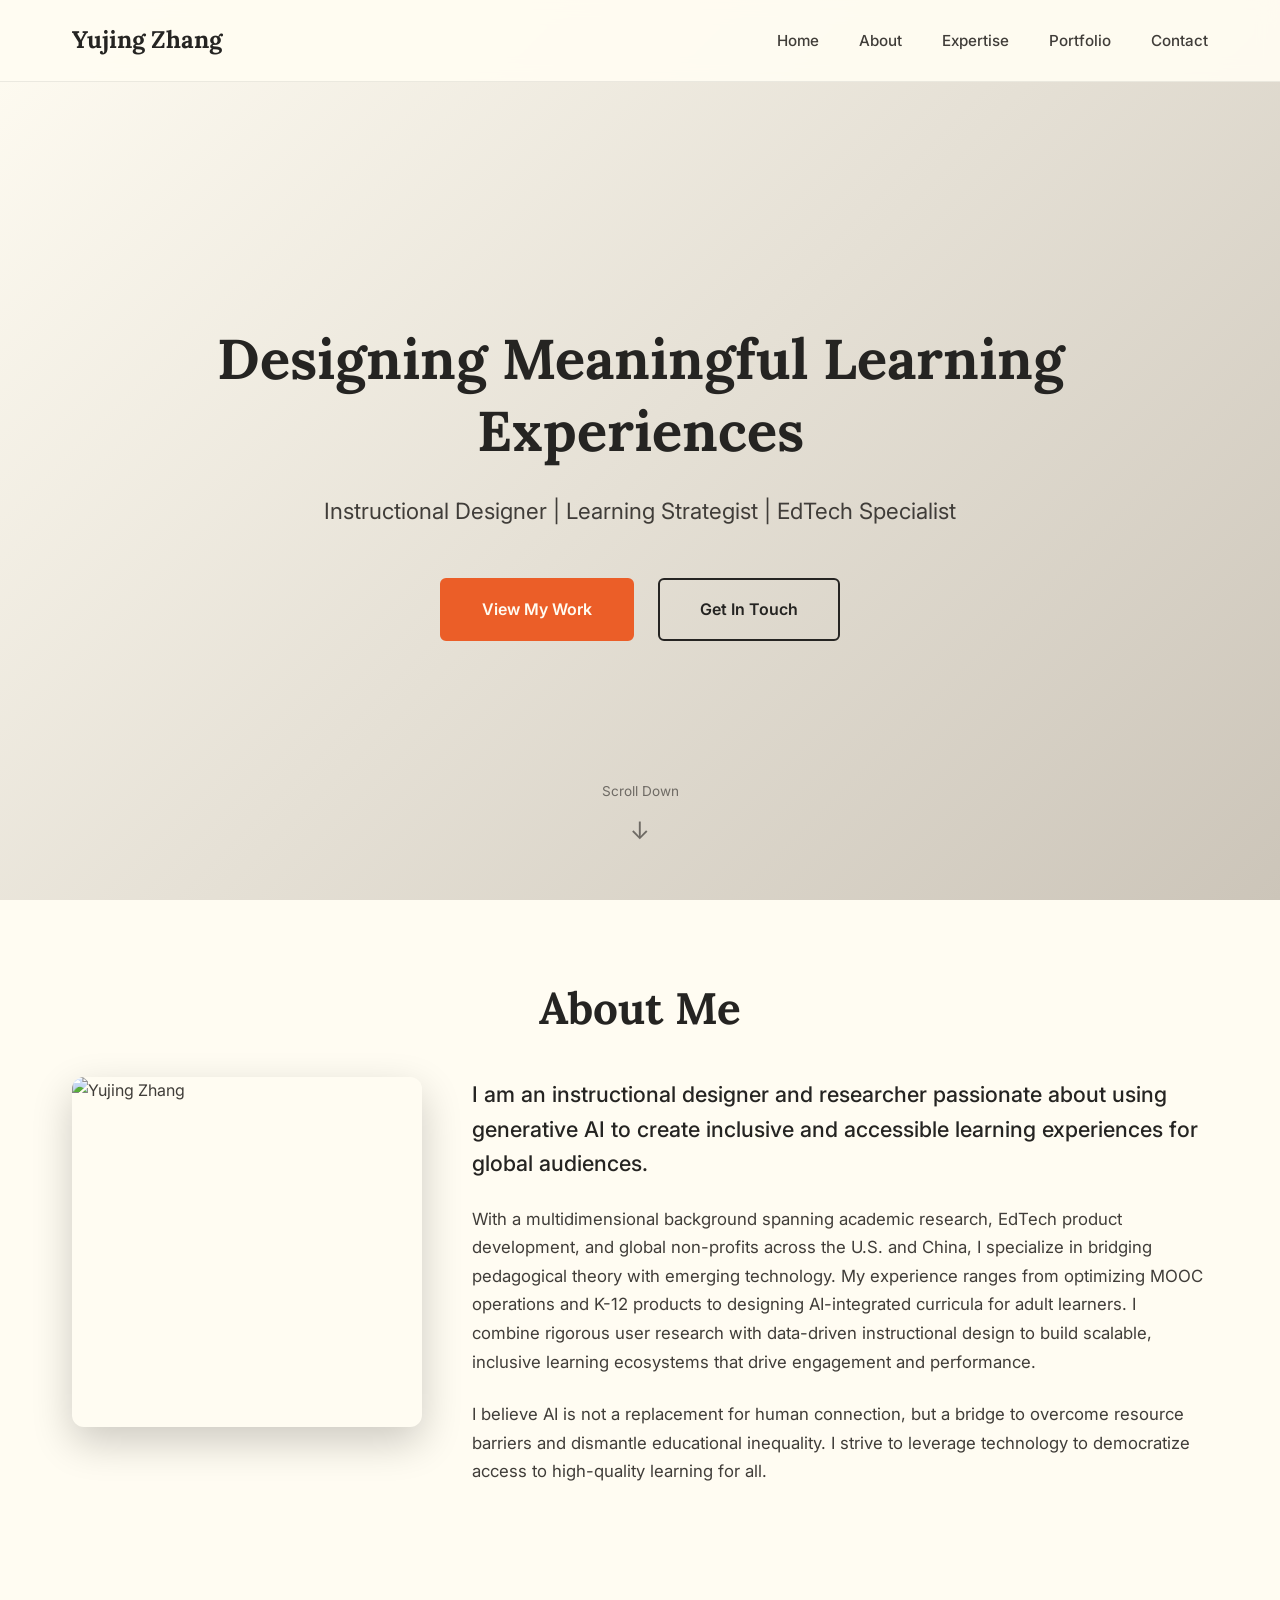
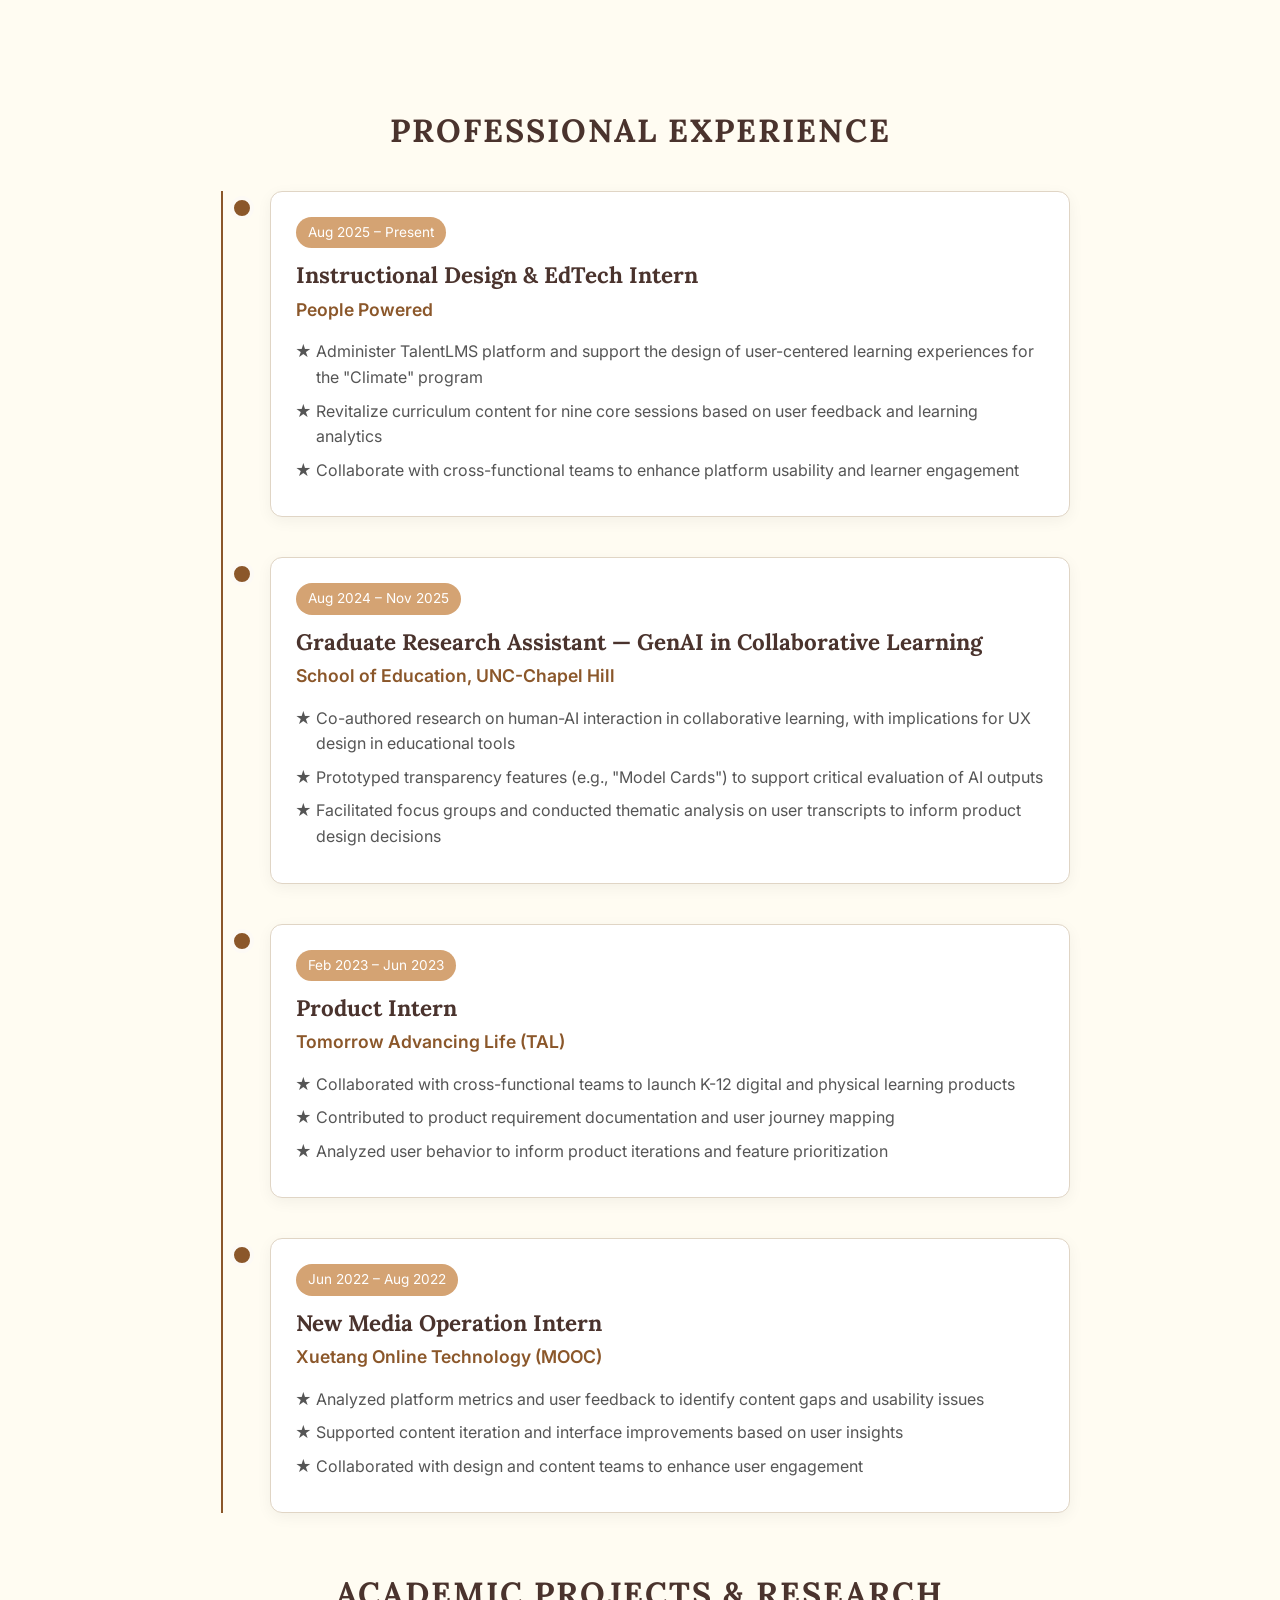
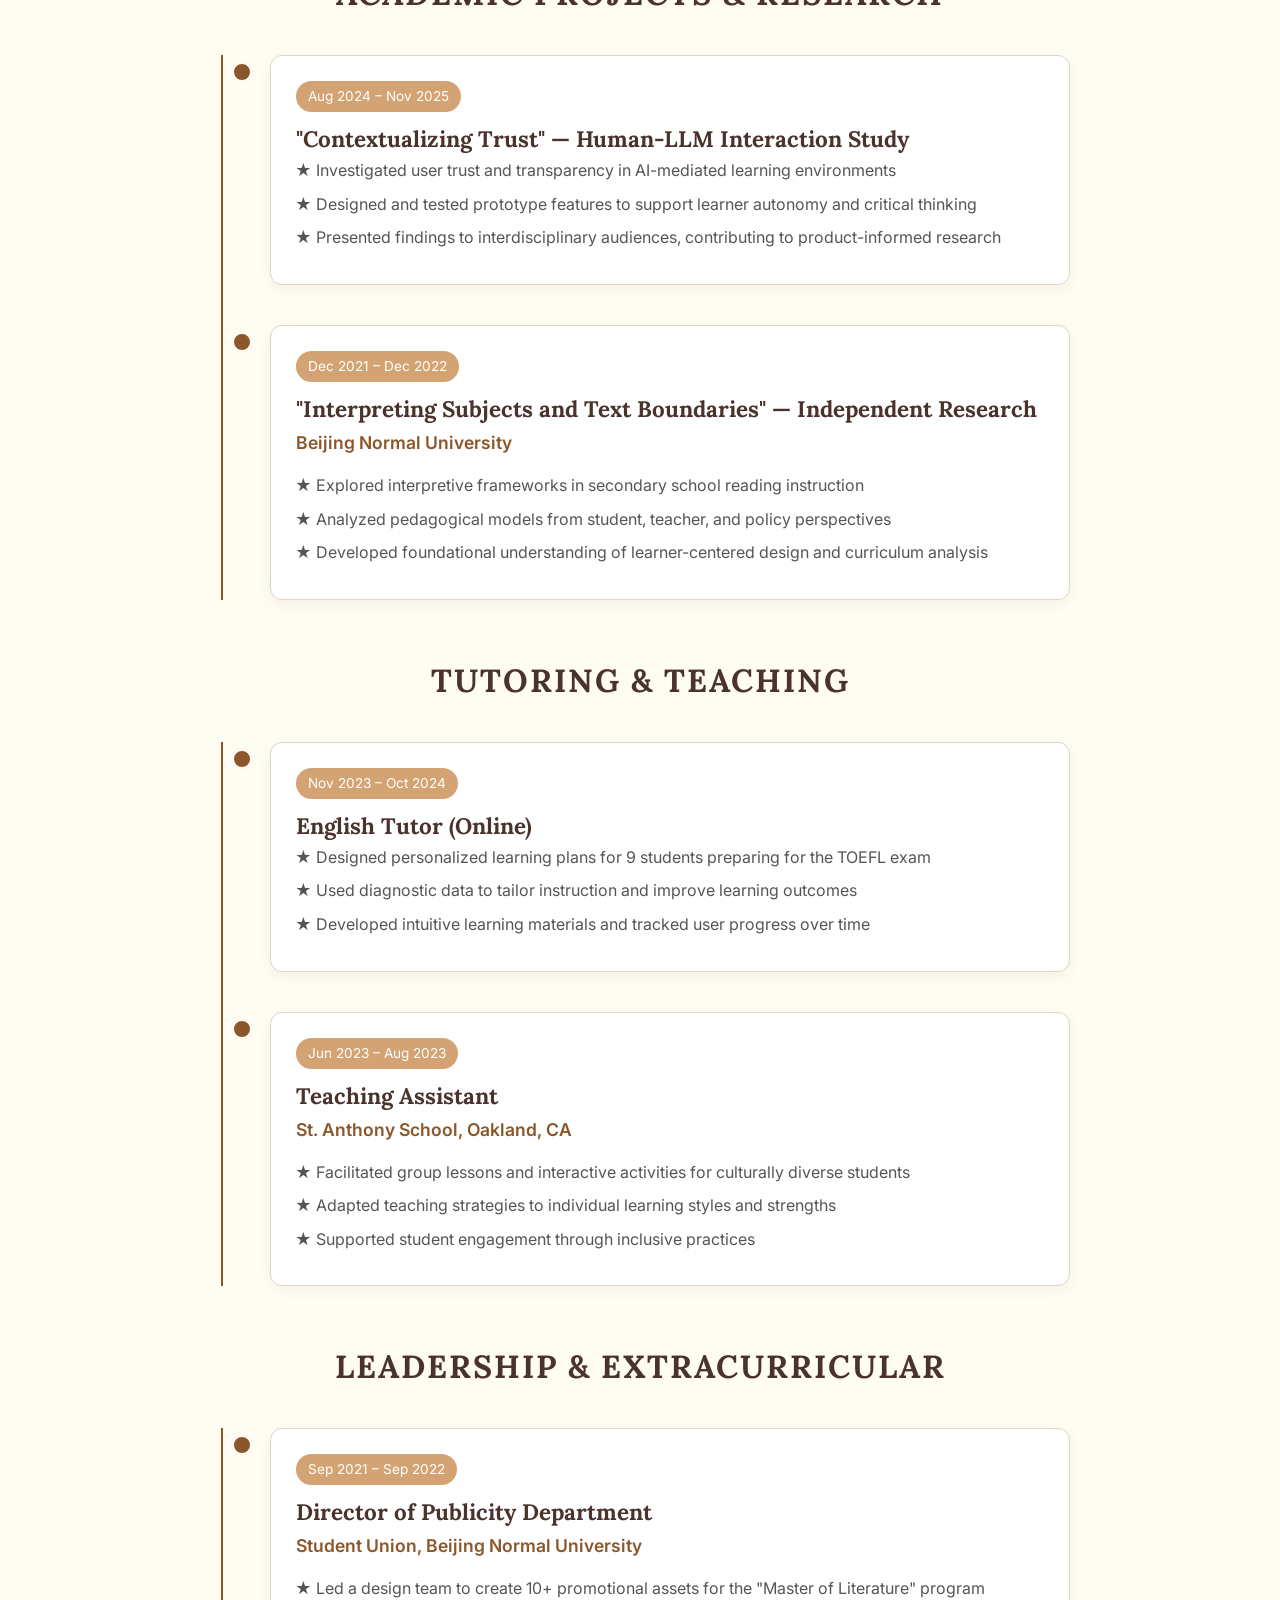
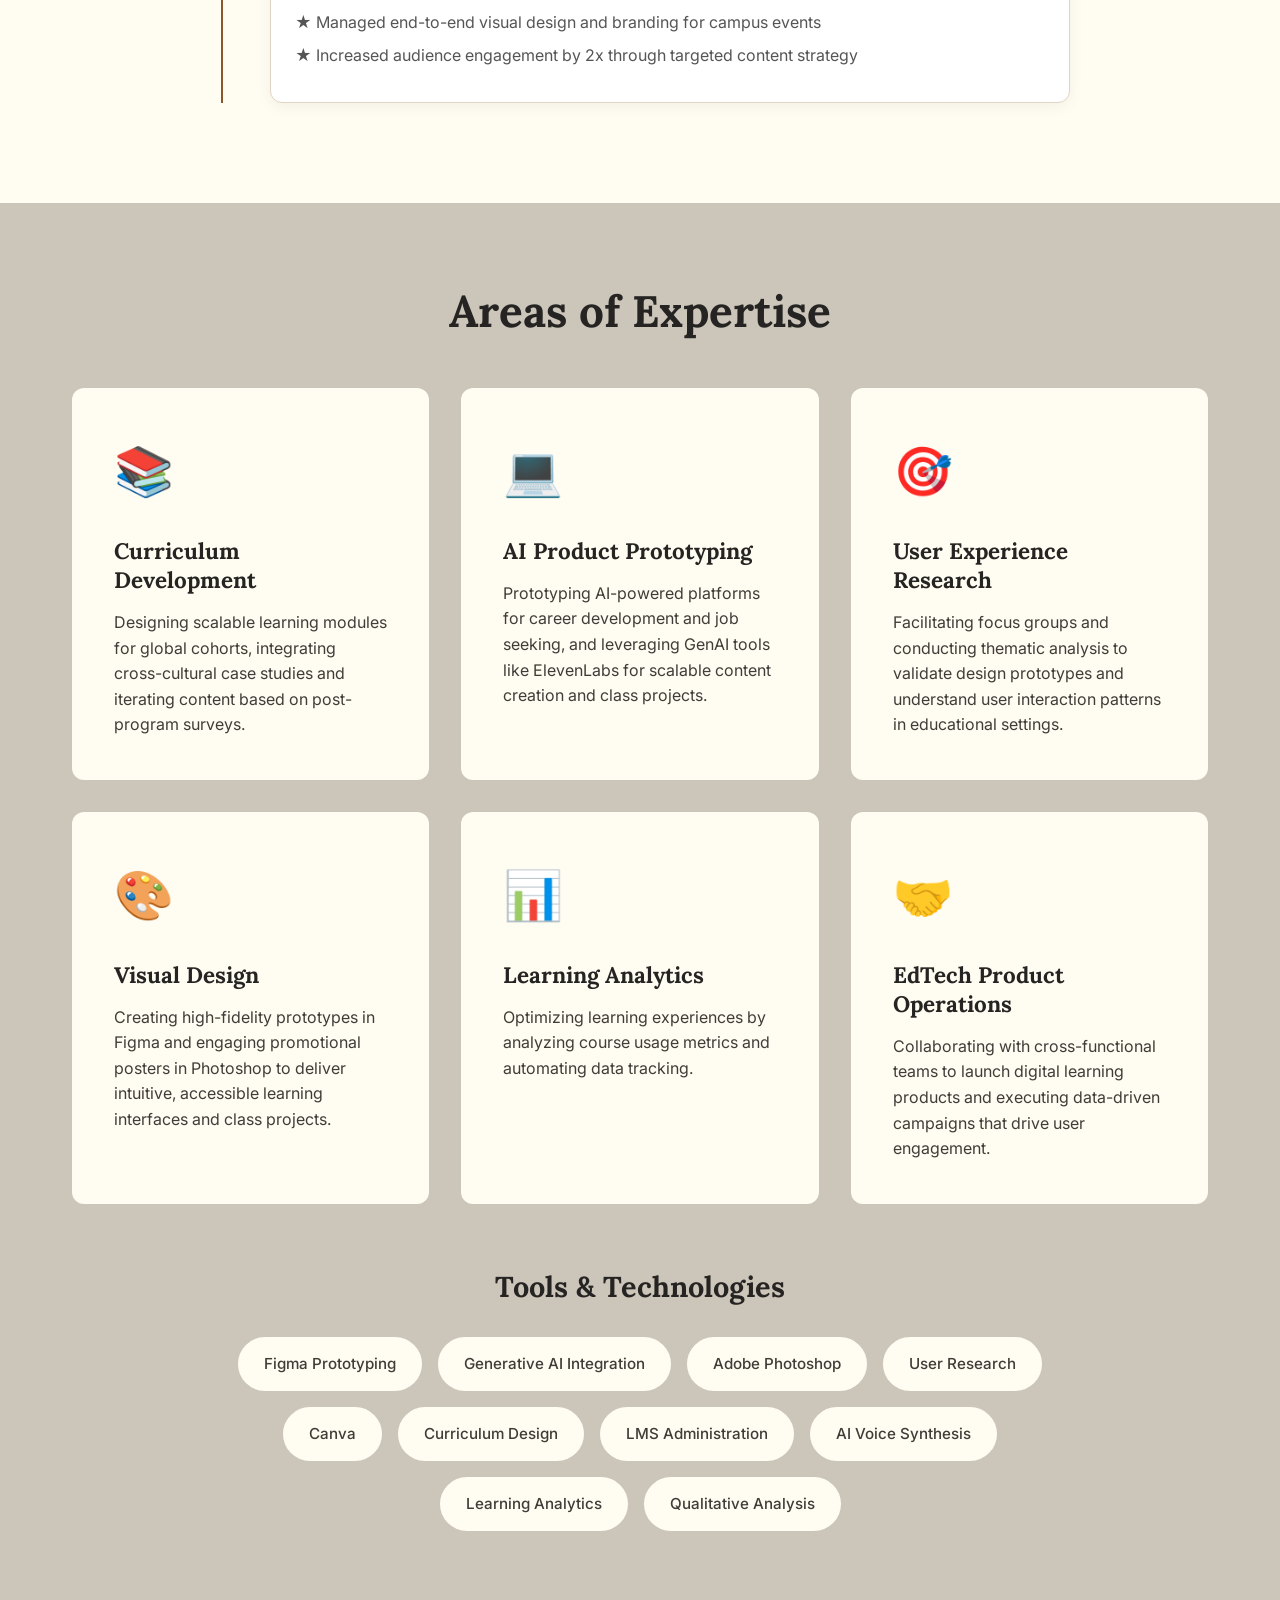
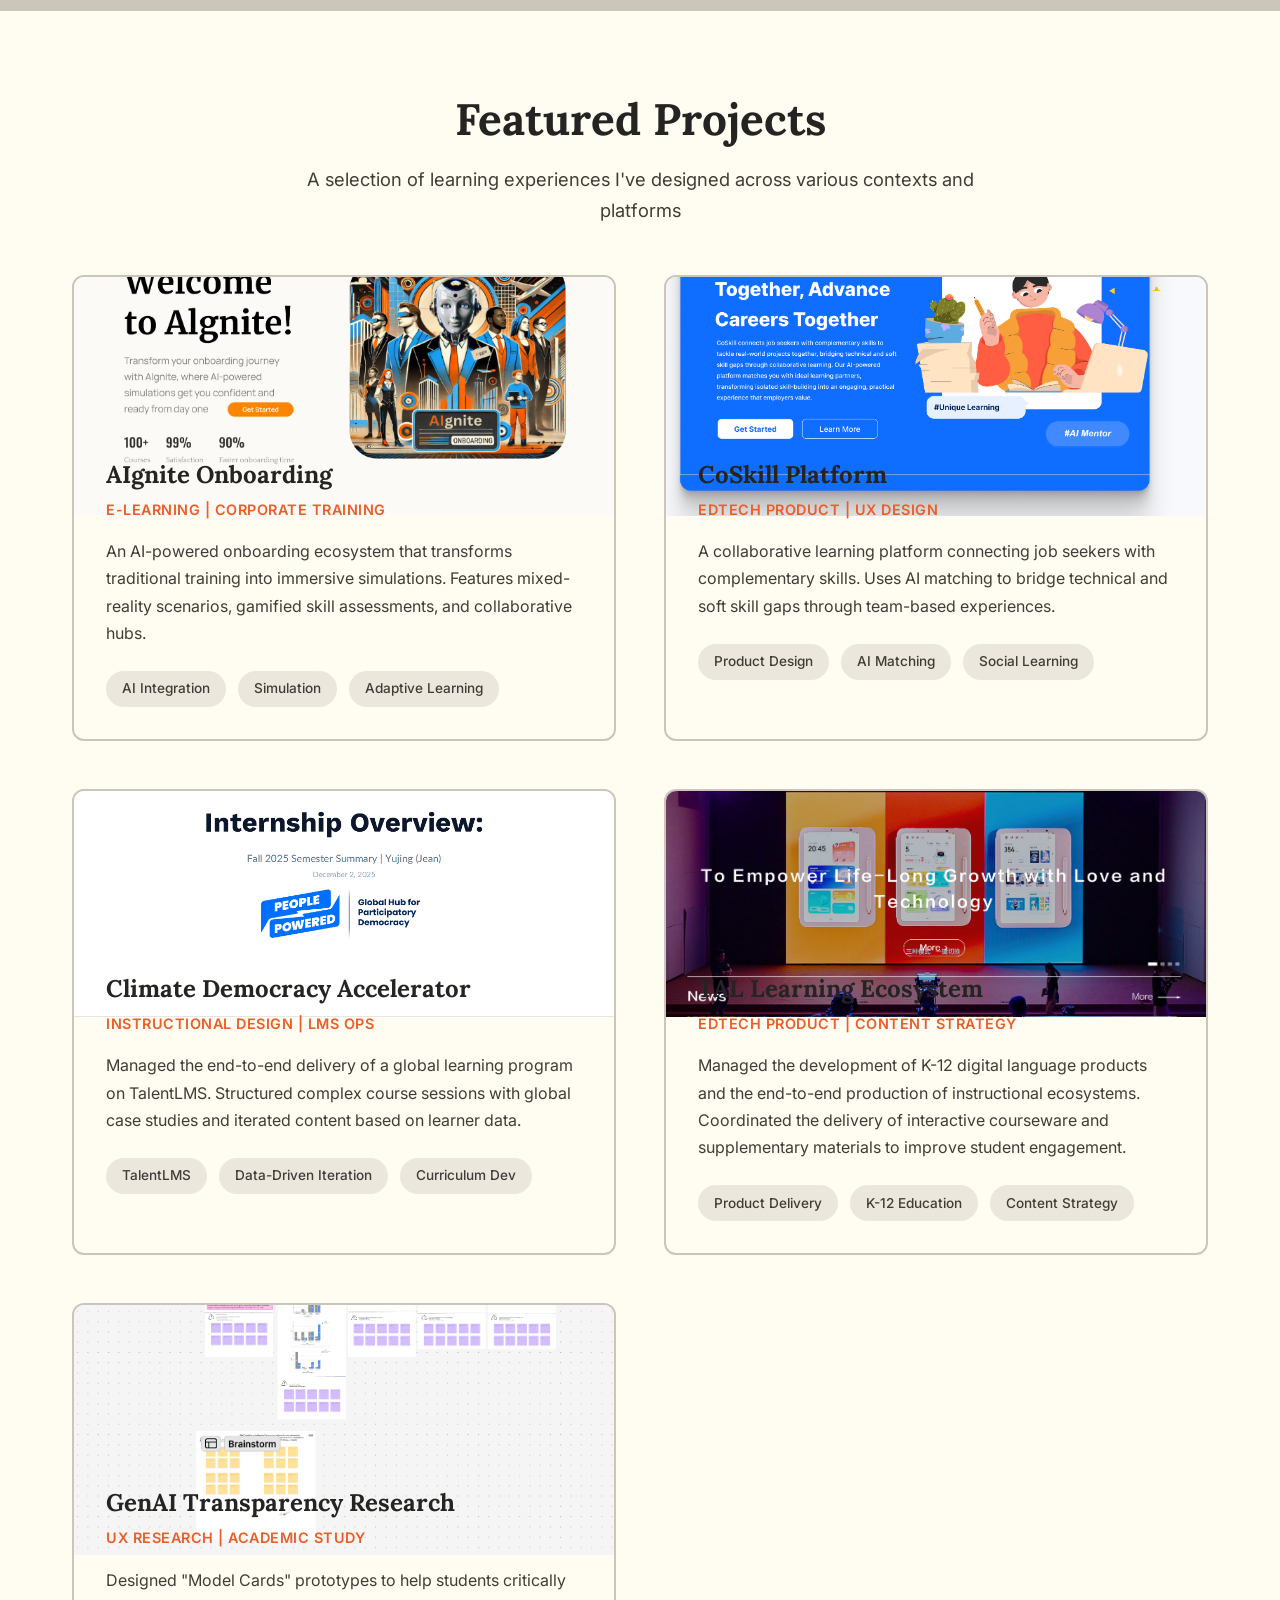
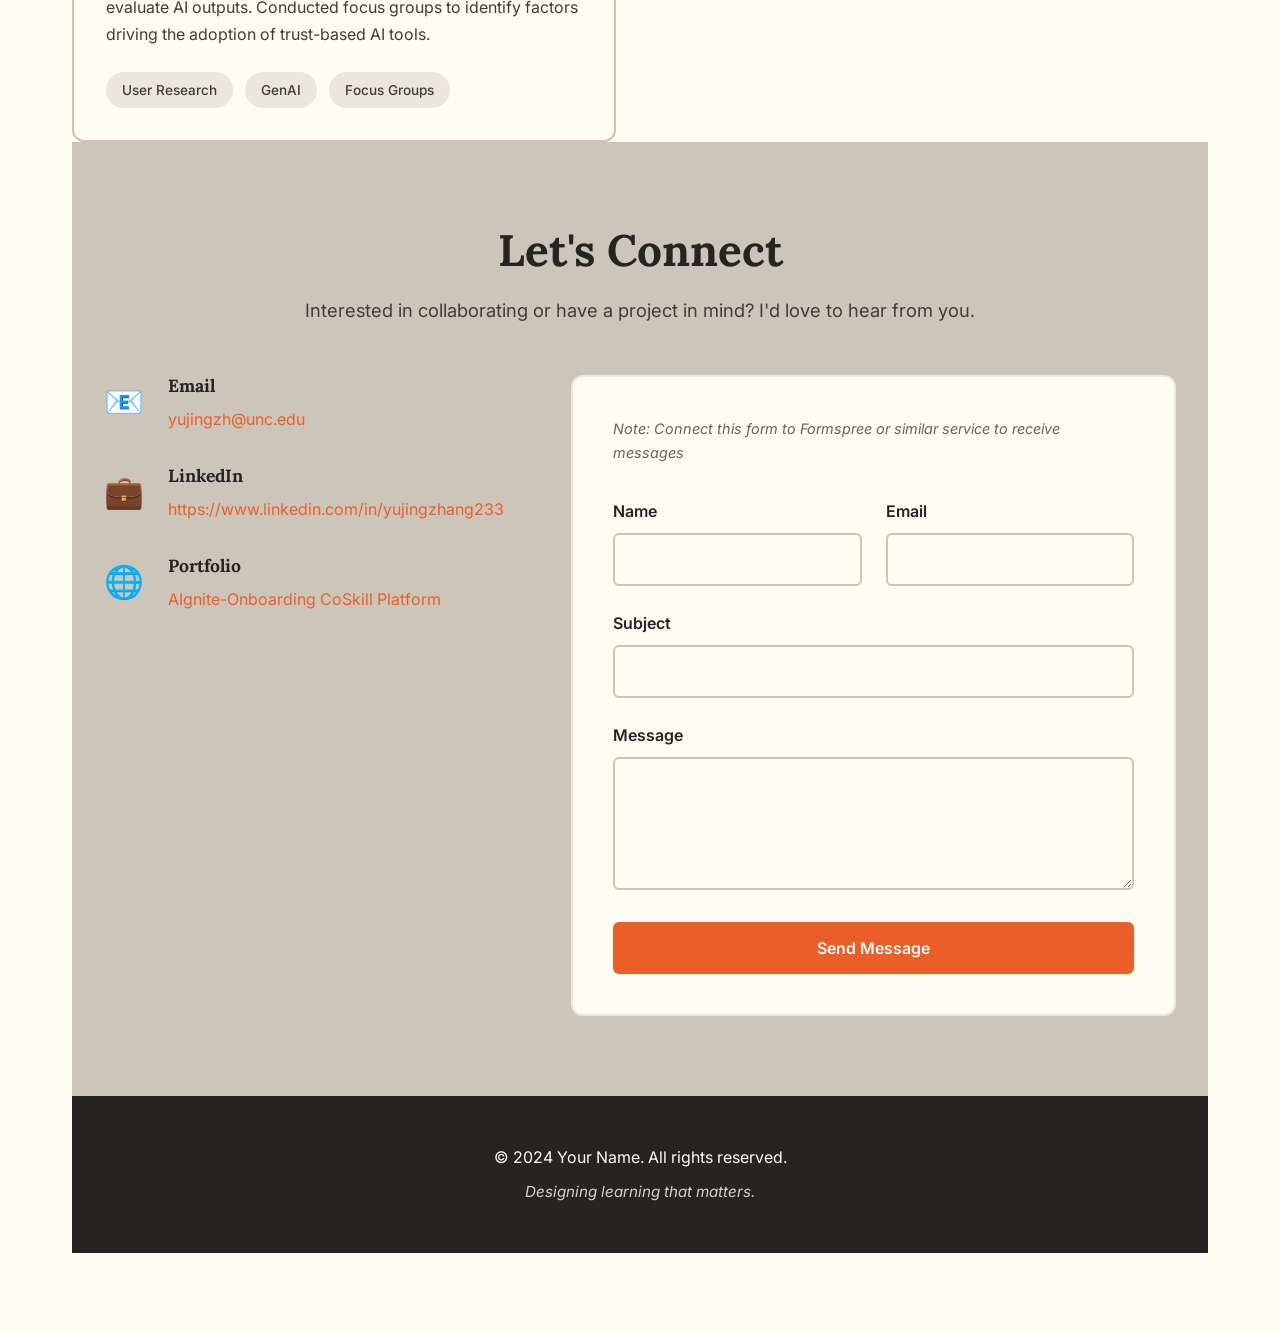
==== commit 21f55149: "Update index.html" ====
--- a/index.html
+++ b/index.html
@@ -481,6 +481,27 @@
         </div>
     </article>
 
+     <article class="portfolio-item">
+        <div class="portfolio-image">
+            <a href="#" target="_blank">
+                <img src="TAL.png" alt="TAL Online Education Platform">
+            </a>
+        </div>
+        <div class="portfolio-content">
+            <h3>TAL Learning Ecosystem</h3>
+            <p class="project-type">EDTECH PRODUCT | CONTENT STRATEGY</p>
+            <p class="project-description">
+                Managed the development of K-12 digital language products and the end-to-end production of instructional ecosystems. 
+                Coordinated the delivery of interactive courseware and supplementary materials to improve student engagement.
+            </p>
+            <div class="project-tags">
+                <span>Product Delivery</span>
+                <span>K-12 Education</span>
+                <span>Content Strategy</span>
+            </div>
+        </div>
+    </article>
+
     <article class="portfolio-item">
         <div class="portfolio-image">
             <a href="https://www.figma.com/board/ObqTQMt9UUmsvZyi3g7I5Z/AI-Peer-Feedback-Trust?node-id=0-1&t=9L8syUDfDci8VB2z-1" target="_blank">
@@ -502,26 +523,7 @@
         </div>
     </article>
 </div>
-<article class="portfolio-item">
-        <div class="portfolio-image">
-            <a href="#" target="_blank">
-                <img src="TAL.png" alt="TAL Online Education Platform">
-            </a>
-        </div>
-        <div class="portfolio-content">
-            <h3>TAL Learning Ecosystem</h3>
-            <p class="project-type">EDTECH PRODUCT | CONTENT STRATEGY</p>
-            <p class="project-description">
-                Managed the development of K-12 digital language products and the end-to-end production of instructional ecosystems. 
-                Coordinated the delivery of interactive courseware and supplementary materials to improve student engagement.
-            </p>
-            <div class="project-tags">
-                <span>Product Delivery</span>
-                <span>K-12 Education</span>
-                <span>Content Strategy</span>
-            </div>
-        </div>
-    </article>
+
 
 
             
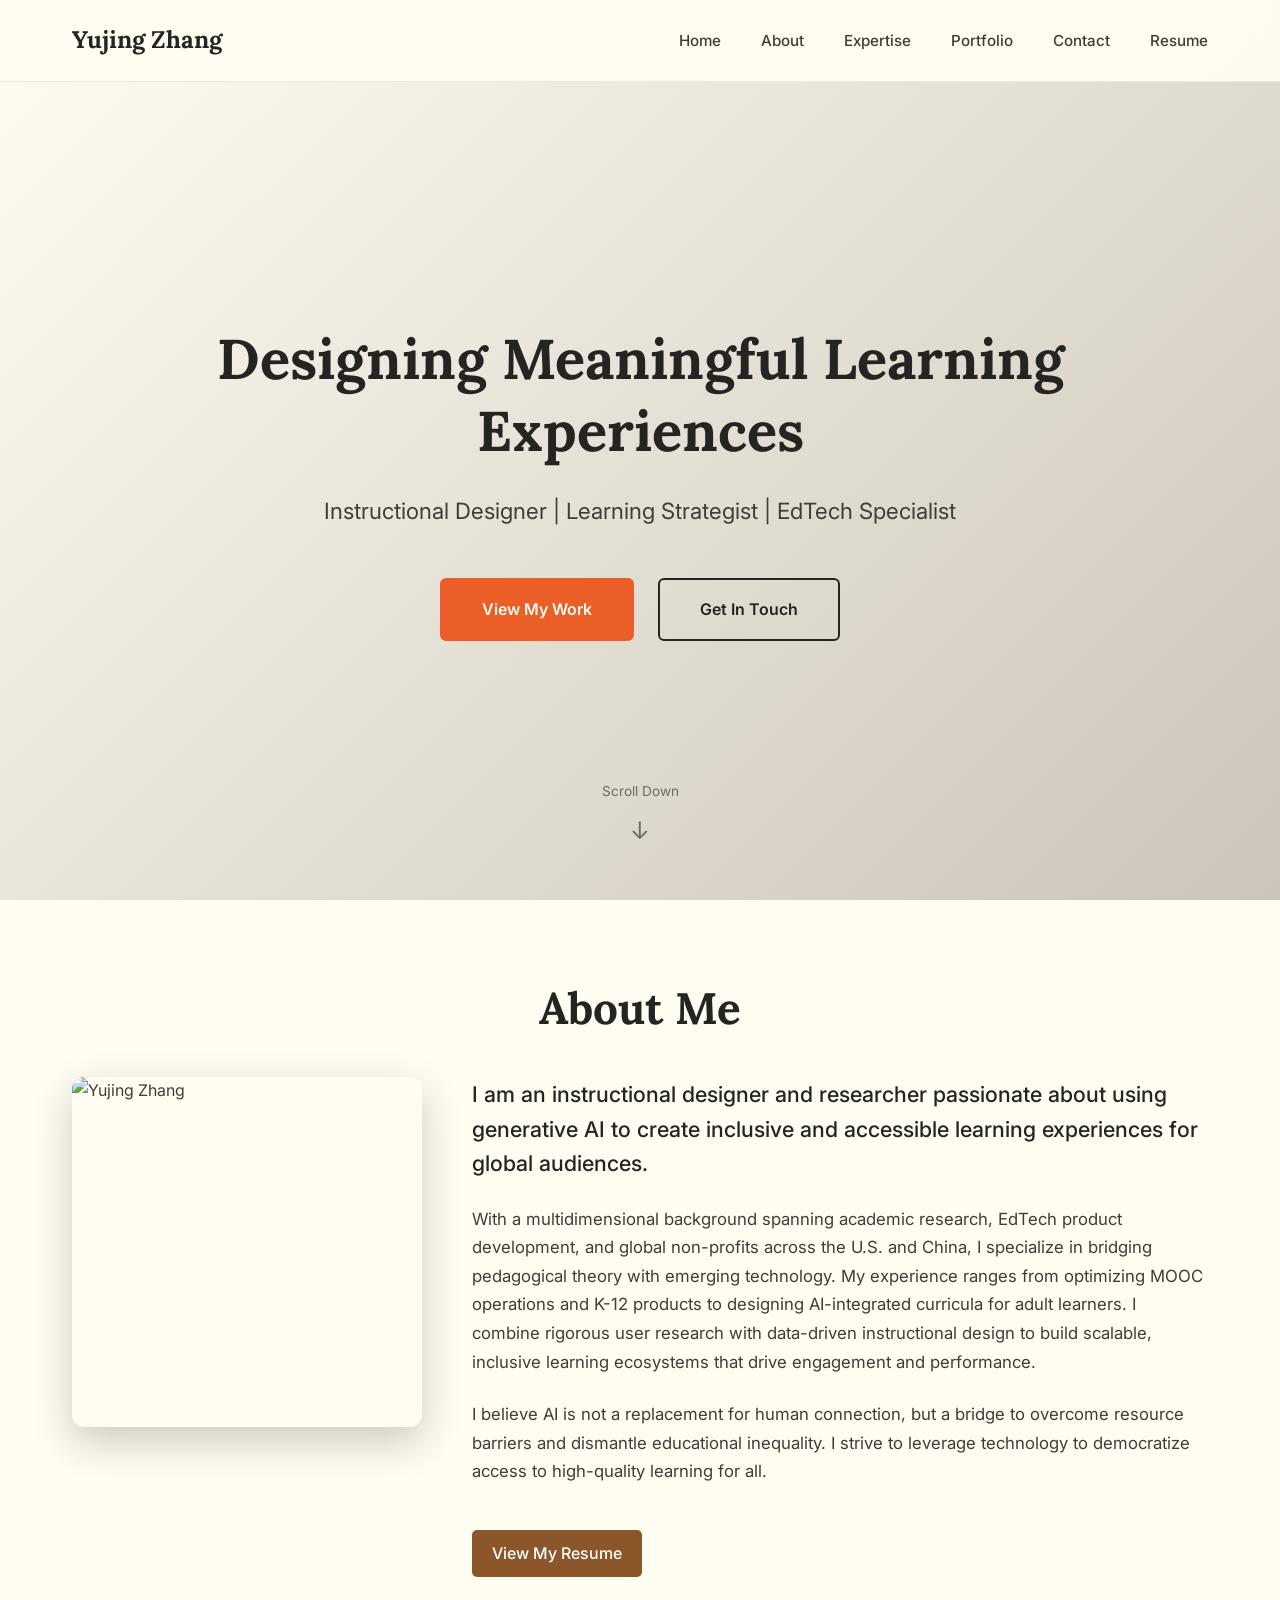
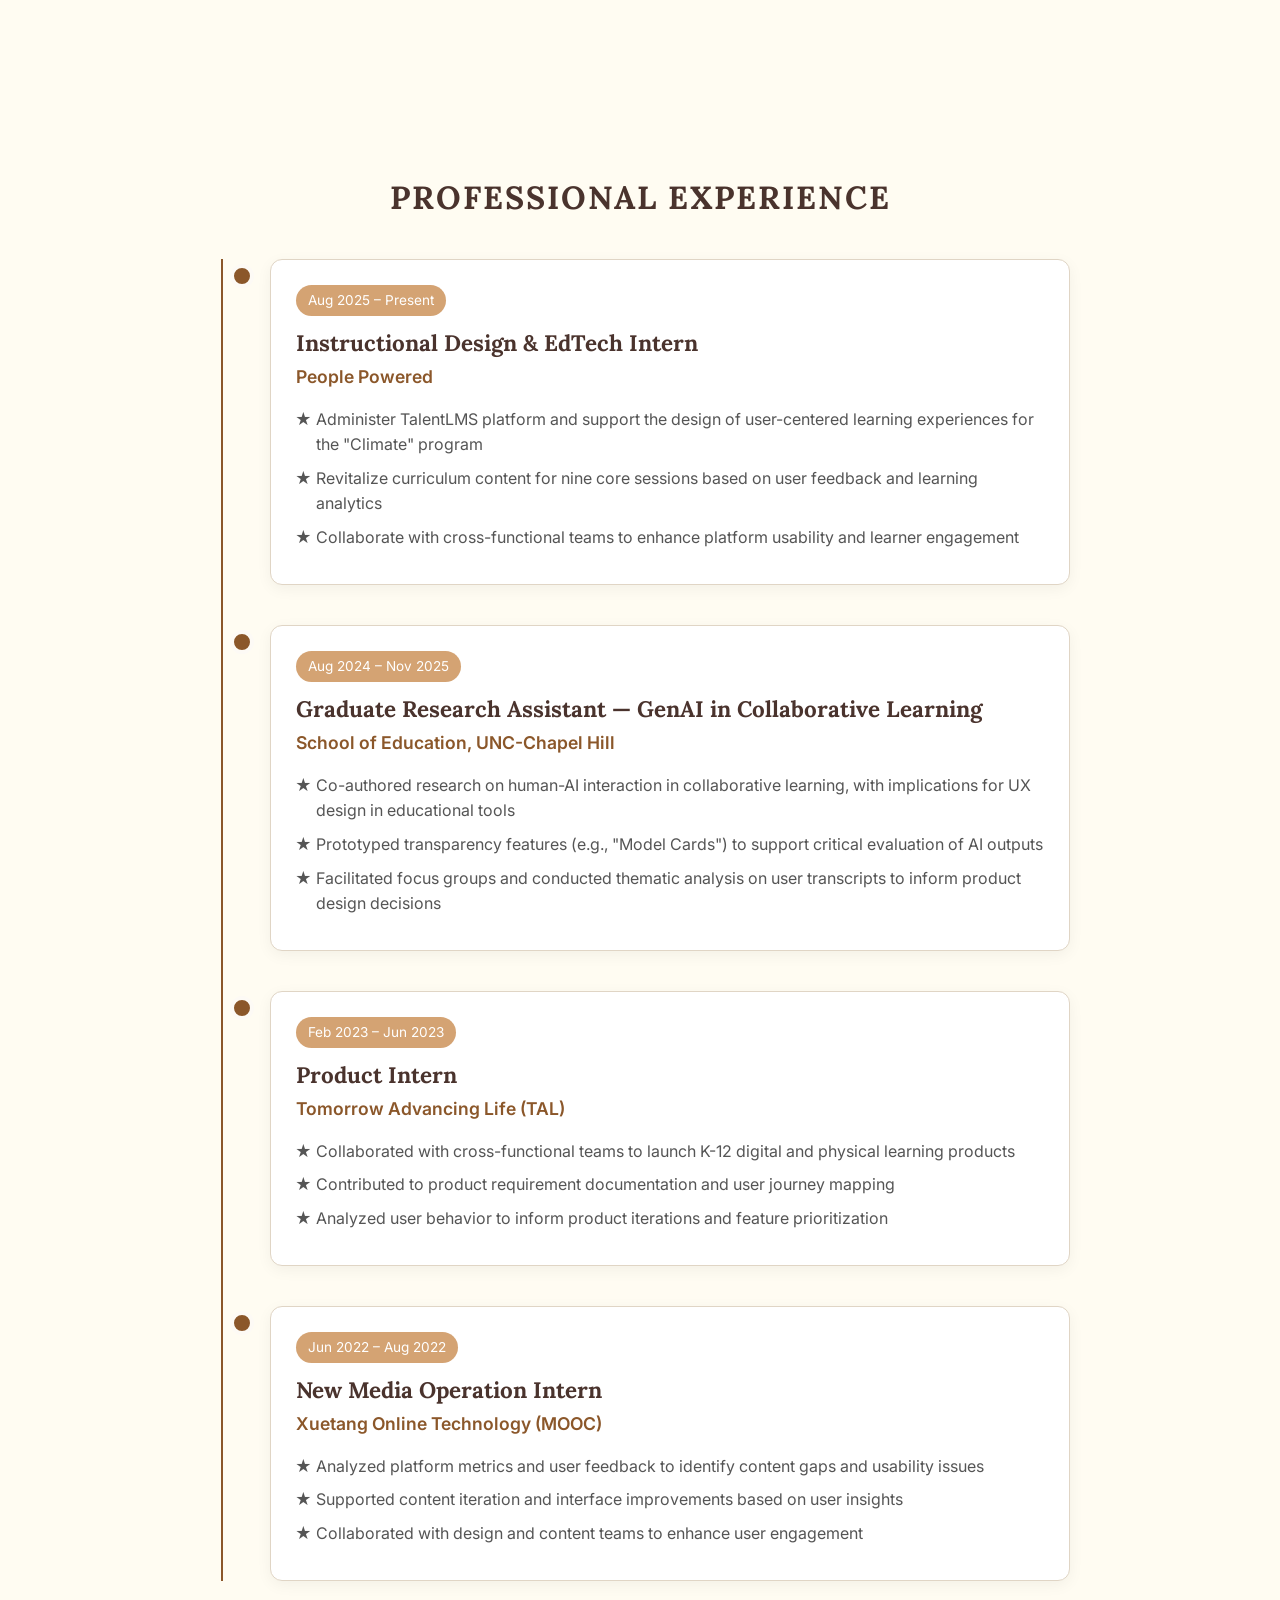
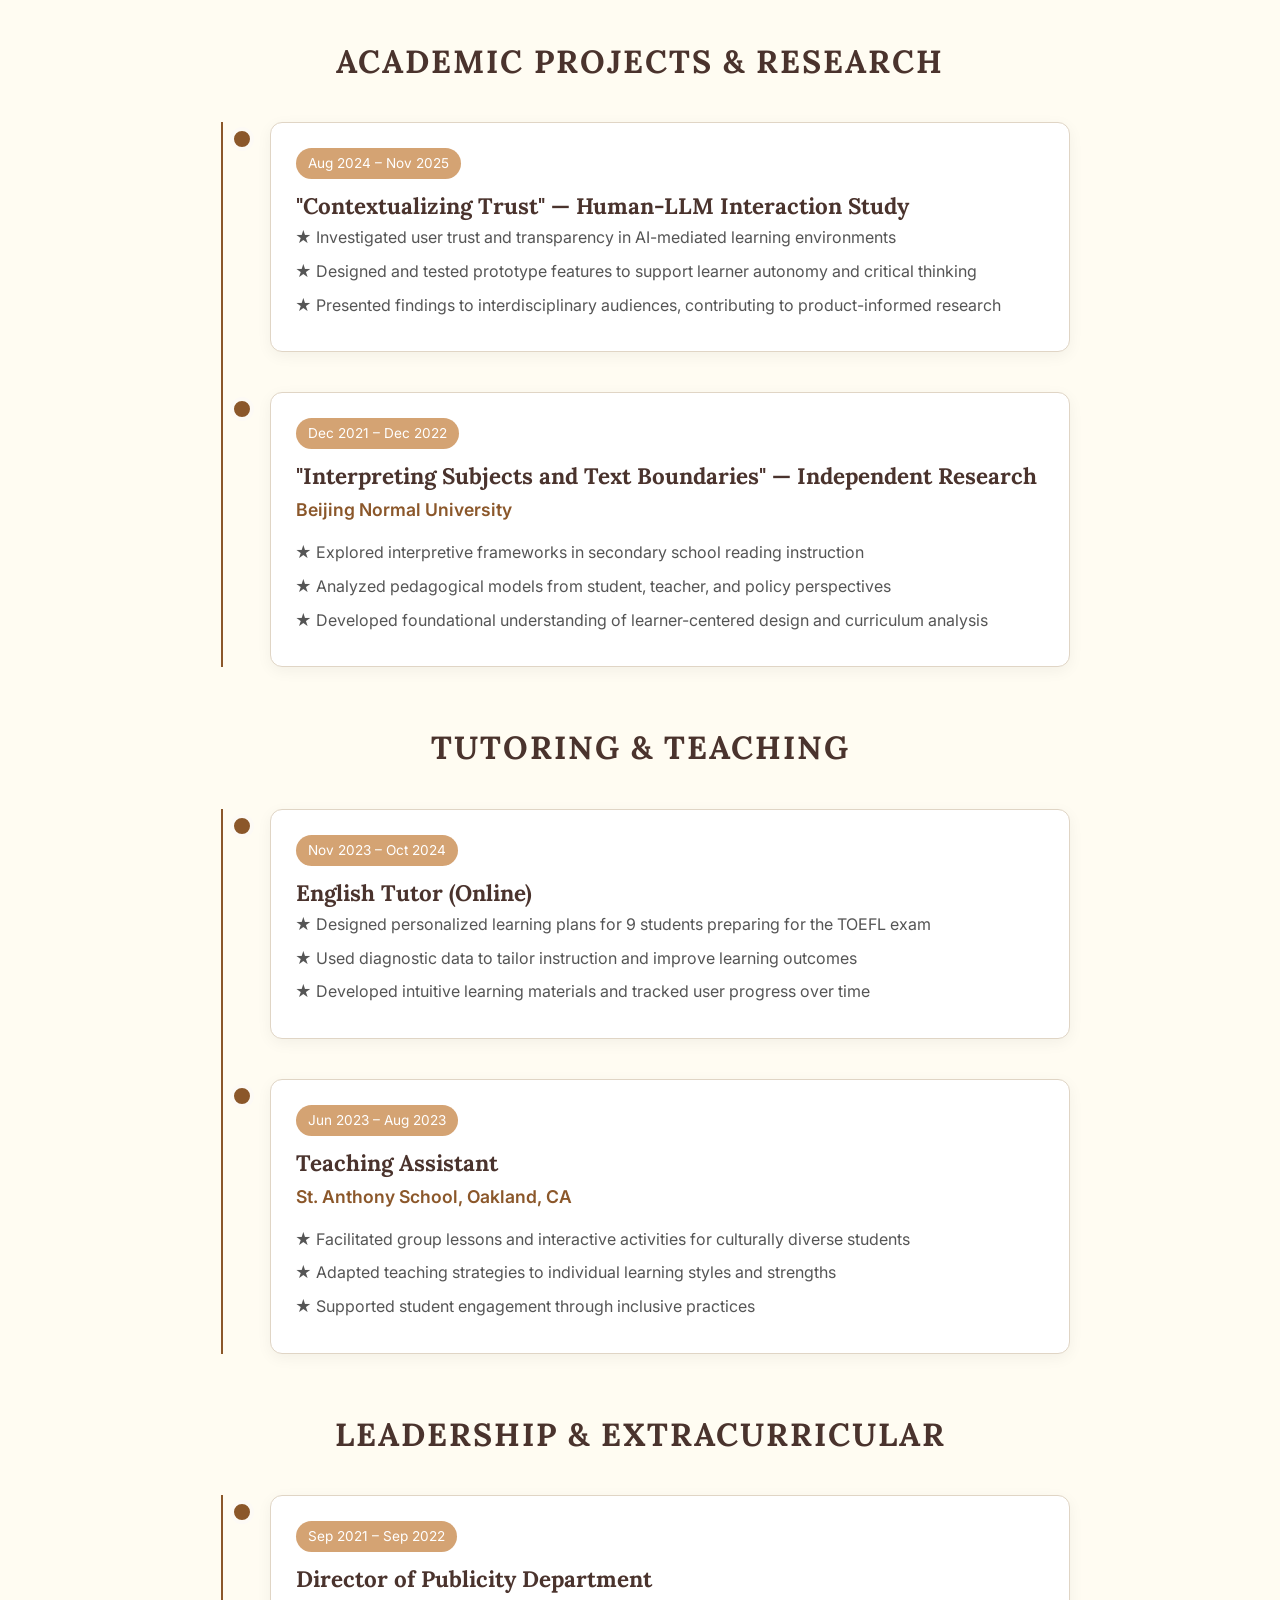
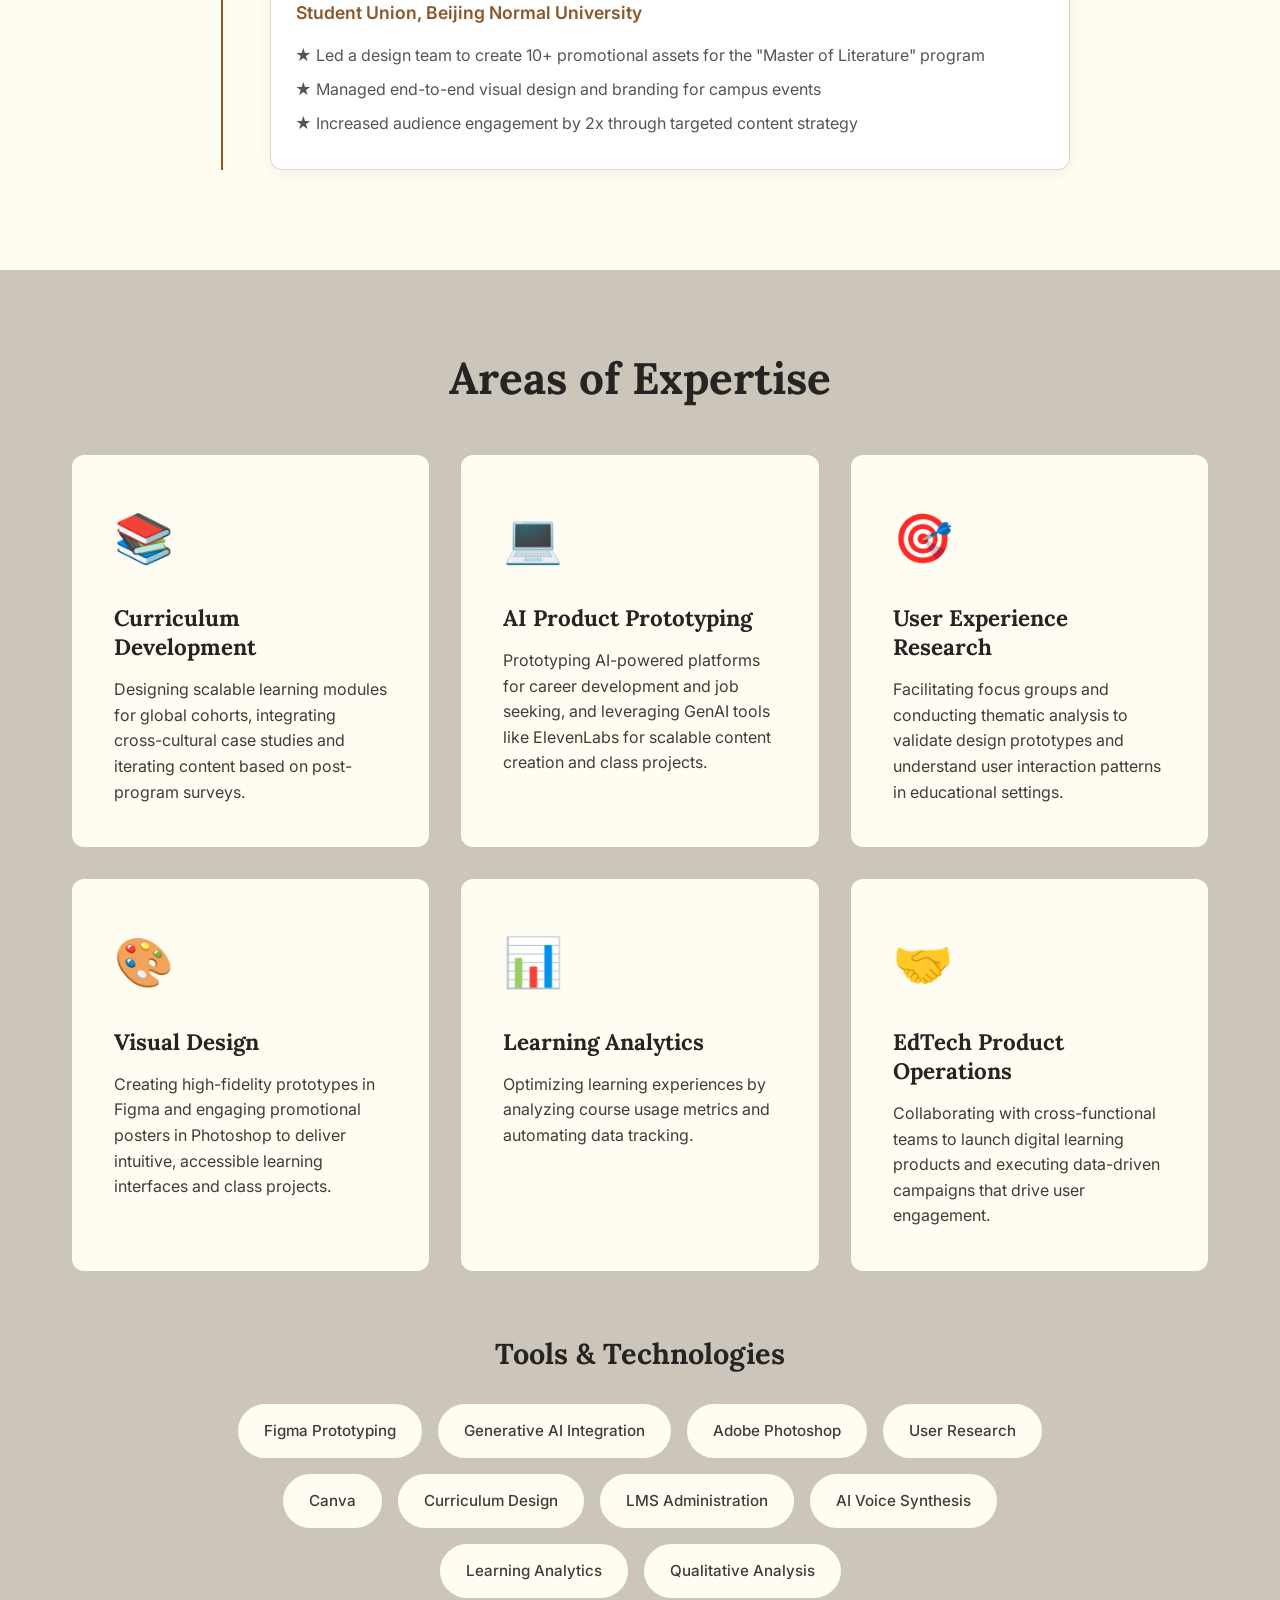
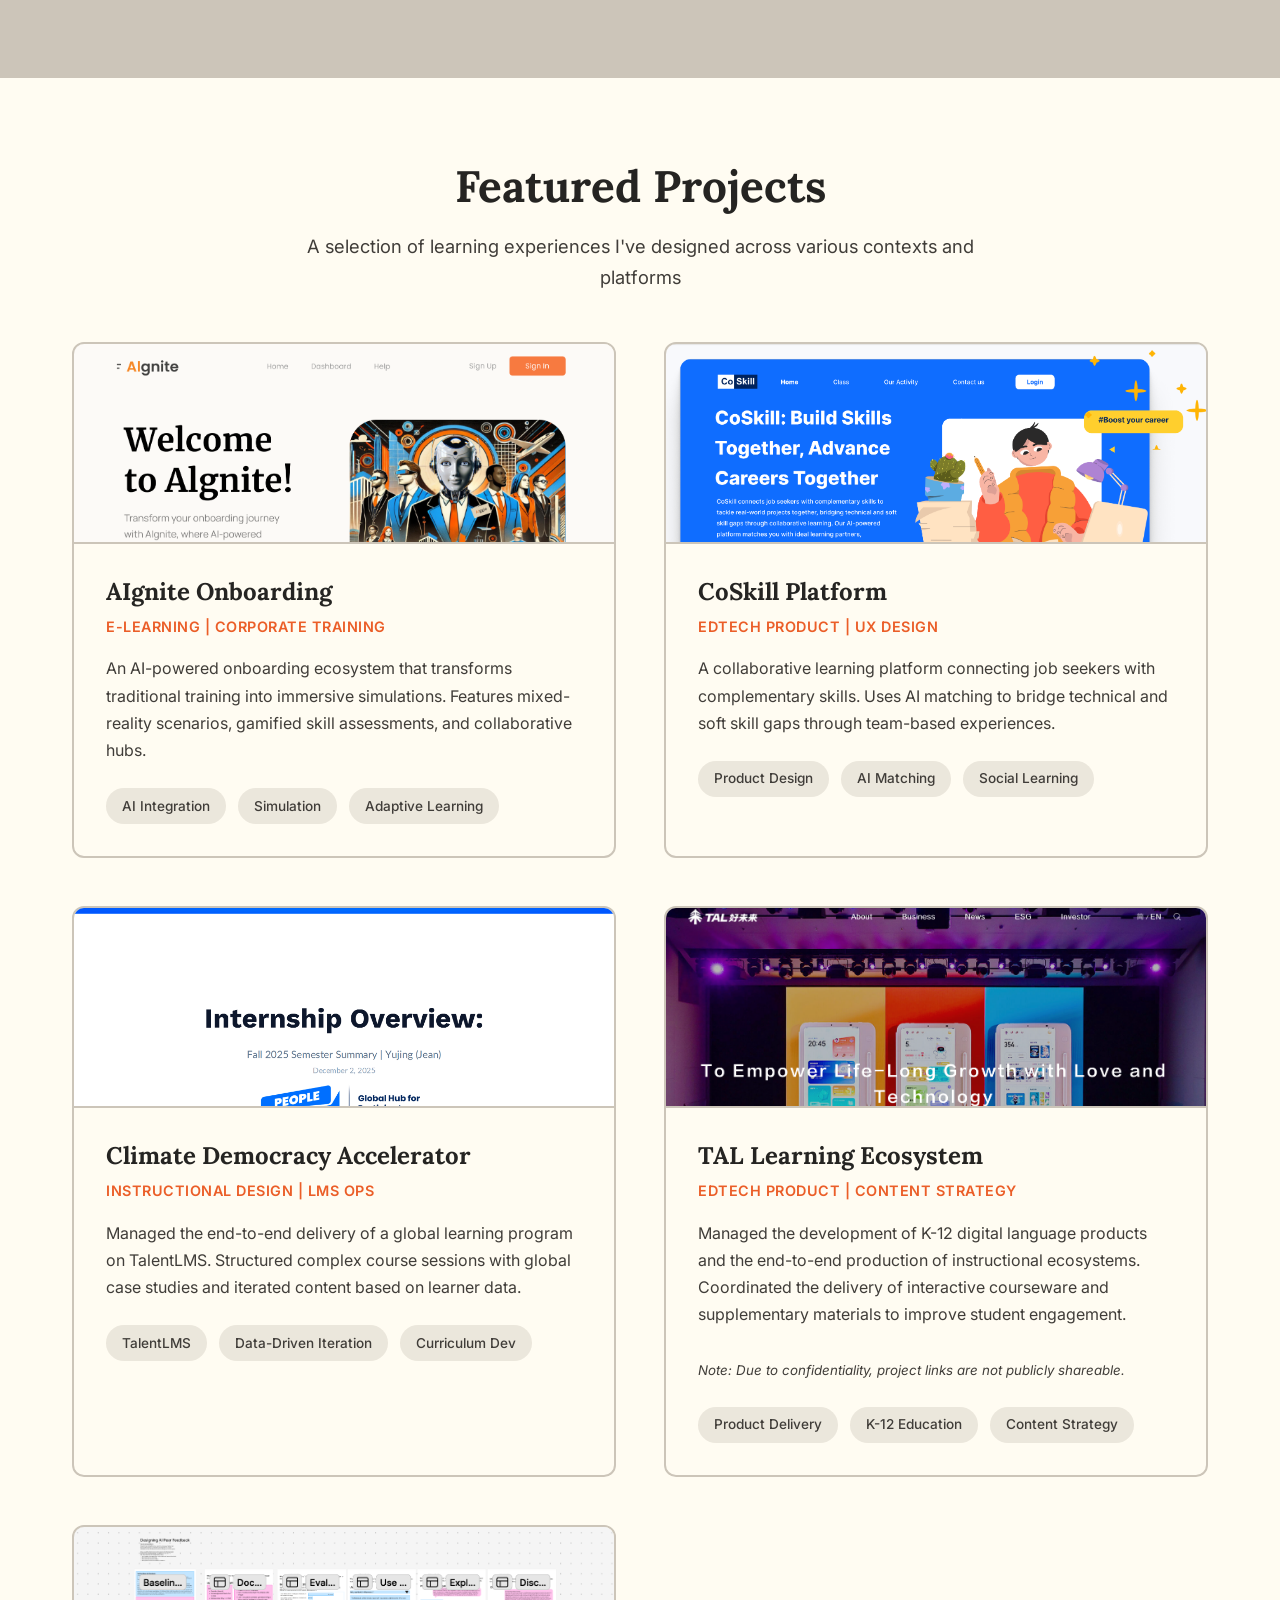
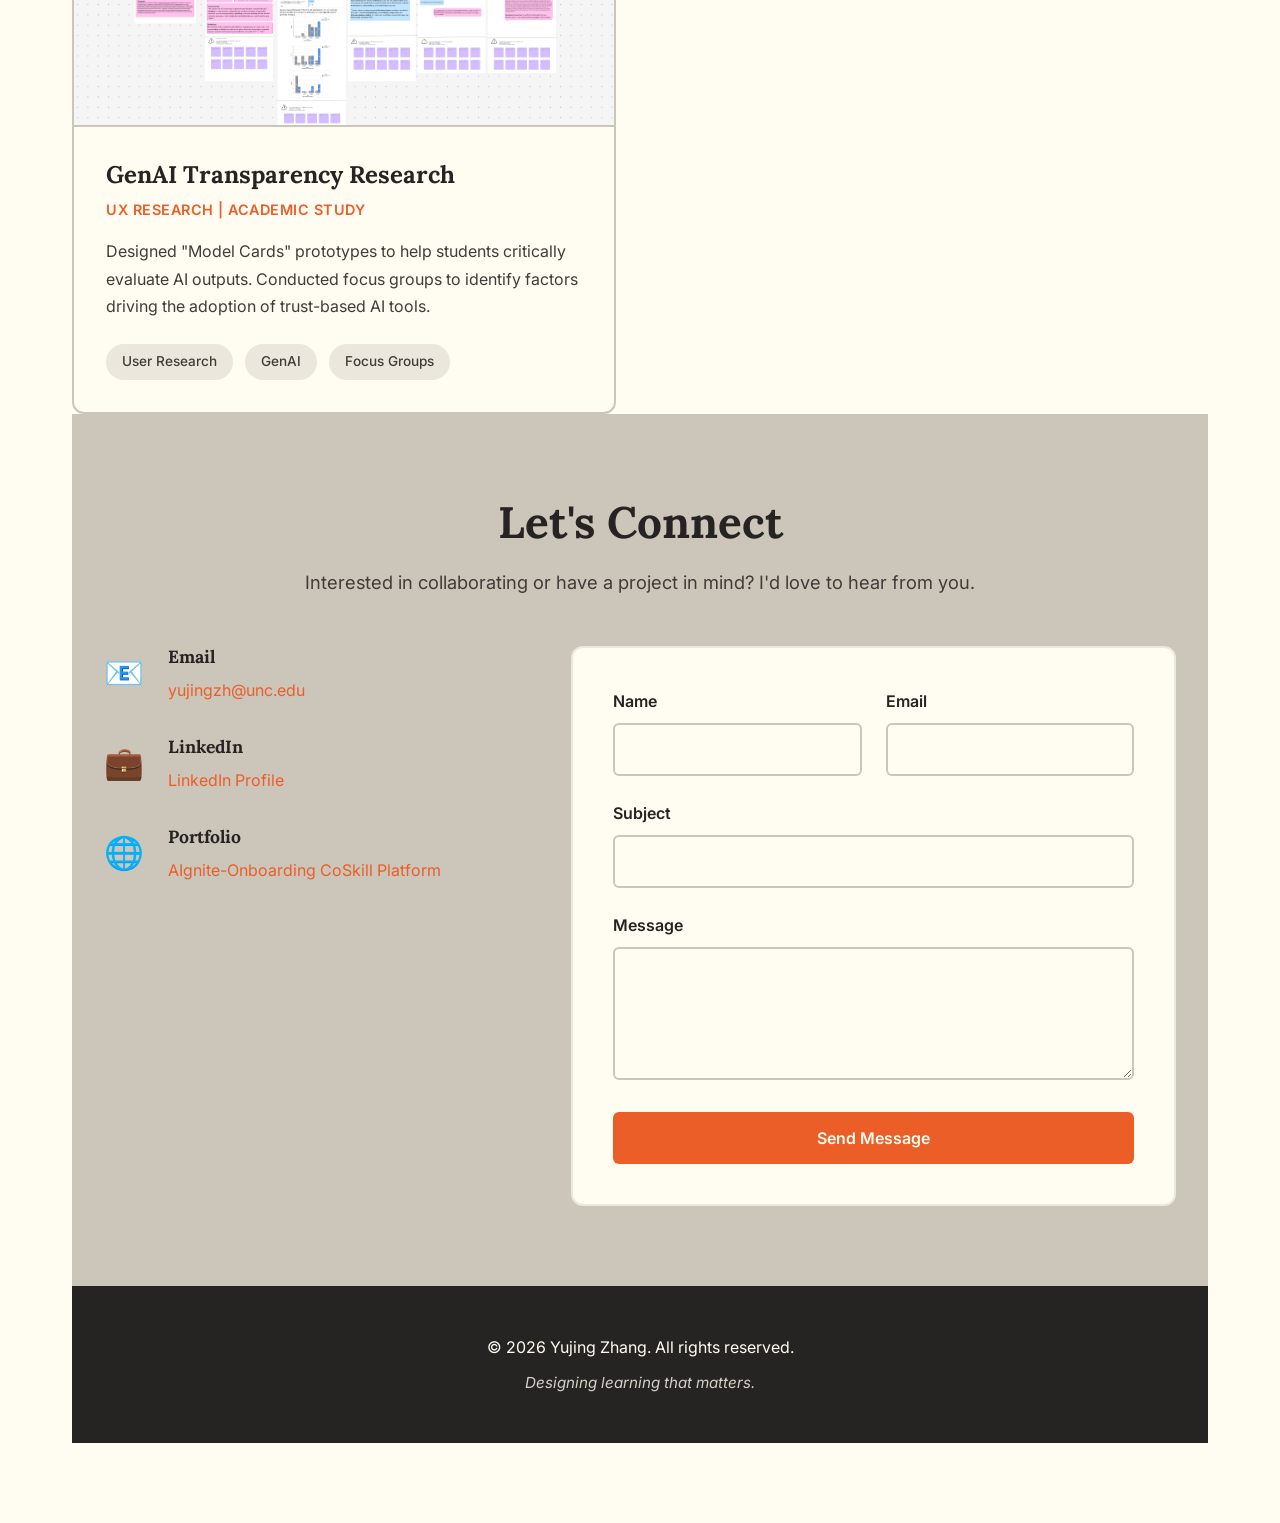
==== commit ad291b81: "Update index.html" ====
--- a/index.html
+++ b/index.html
@@ -5,13 +5,27 @@
     <meta name="viewport" content="width=device-width, initial-scale=1.0">
     <title>Yujing Zhang - Instructional Designer</title>
     <link rel="stylesheet" href="style.css">
-    <!-- Google Fonts as fallbacks -->
     <link rel="preconnect" href="https://fonts.googleapis.com">
     <link rel="preconnect" href="https://fonts.gstatic.com" crossorigin>
     <link href="https://fonts.googleapis.com/css2?family=Lora:wght@400;600;700&family=Inter:wght@300;400;500;600&display=swap" rel="stylesheet">
+    
+    <style>
+        .portfolio-image {
+            height: 200px; /* Fixed height for consistency */
+            overflow: hidden;
+            display: block;
+        }
+        
+        .portfolio-image img {
+            width: 100%;
+            height: 100%;
+            object-fit: cover;
+            object-position: top;
+            display: block;
+        }
+    </style>
 </head>
 <body>
-    <!-- Navigation -->
     <nav class="navbar">
         <div class="nav-container">
             <a href="#home" class="logo">Yujing Zhang</a>
@@ -21,11 +35,11 @@
                 <li><a href="#expertise">Expertise</a></li>
                 <li><a href="#portfolio">Portfolio</a></li>
                 <li><a href="#contact">Contact</a></li>
+                <li><a href="1%20Yujing%20Zhang%20CV%20Academic.pdf" target="_blank" class="nav-resume">Resume</a></li>
             </ul>
         </div>
     </nav>
 
-    <!-- Hero Section -->
     <section id="home" class="hero">
         <div class="hero-content">
             <h1 class="hero-title">Designing Meaningful Learning Experiences</h1>
@@ -64,6 +78,22 @@
 
     .about-text {
         flex: 1;
+    }
+
+    .resume-btn {
+        display: inline-block;
+        margin-top: 20px;
+        padding: 10px 20px;
+        background-color: #8b572a;
+        color: white;
+        text-decoration: none;
+        border-radius: 5px;
+        font-weight: 500;
+        transition: background-color 0.3s;
+    }
+
+    .resume-btn:hover {
+        background-color: #6a4220;
     }
 
     @media (max-width: 768px) {
@@ -105,6 +135,7 @@
                     but a bridge to overcome resource barriers and dismantle educational inequality. 
                     I strive to leverage technology to democratize access to high-quality learning for all.
                 </p>
+                <a href="1%20Yujing%20Zhang%20CV%20Academic.pdf" target="_blank" class="resume-btn">View My Resume</a>
             </div>
         </div>
     </div>
@@ -353,7 +384,6 @@
 
     </div>
 </section>
-    <!-- Expertise Section -->
     <section id="expertise" class="expertise-section">
         <div class="container">
             <h2 class="section-title">Areas of Expertise</h2>
@@ -390,7 +420,6 @@
                 </div>
             </div>
 
-            <!-- Skills/Tools -->
             <div class="skills-section">
                 <h3 class="subsection-title">Tools & Technologies</h3>
                 <div class="skills-list">
@@ -409,7 +438,6 @@
         </div>
     </section>
 
-    <!-- Portfolio Section -->
     <section id="portfolio" class="portfolio-section">
         <div class="container">
             <h2 class="section-title">Featured Projects</h2>
@@ -493,6 +521,8 @@
             <p class="project-description">
                 Managed the development of K-12 digital language products and the end-to-end production of instructional ecosystems. 
                 Coordinated the delivery of interactive courseware and supplementary materials to improve student engagement.
+                <br><br>
+                <em><small>Note: Due to confidentiality, project links are not publicly shareable.</small></em>
             </p>
             <div class="project-tags">
                 <span>Product Delivery</span>
@@ -524,11 +554,8 @@
     </article>
 </div>
 
-
-
             
 
-    <!-- Contact Section -->
     <section id="contact" class="contact-section">
         <div class="container">
             <h2 class="section-title">Let's Connect</h2>
@@ -550,8 +577,8 @@
                         <div>
                             <h4>LinkedIn</h4>
                             <a href="https://www.linkedin.com/in/yujingzhang233" target="_blank">
-    https://www.linkedin.com/in/yujingzhang233
-</a>
+                                LinkedIn Profile
+                            </a>
                         </div>
                     </div>
                     <div class="contact-method">
@@ -566,9 +593,6 @@
 
                 <div class="contact-form-wrapper">
                     <form class="contact-form">
-                        <p class="form-note">
-                            <em>Note: Connect this form to Formspree or similar service to receive messages</em>
-                        </p>
                         <div class="form-row">
                             <div class="form-group">
                                 <label for="name">Name</label>
@@ -594,10 +618,9 @@
         </div>
     </section>
 
-    <!-- Footer -->
     <footer class="footer">
         <div class="container">
-            <p>&copy; 2024 Your Name. All rights reserved.</p>
+            <p>&copy; 2026 Yujing Zhang. All rights reserved.</p>
             <p class="footer-tagline">Designing learning that matters.</p>
         </div>
     </footer>
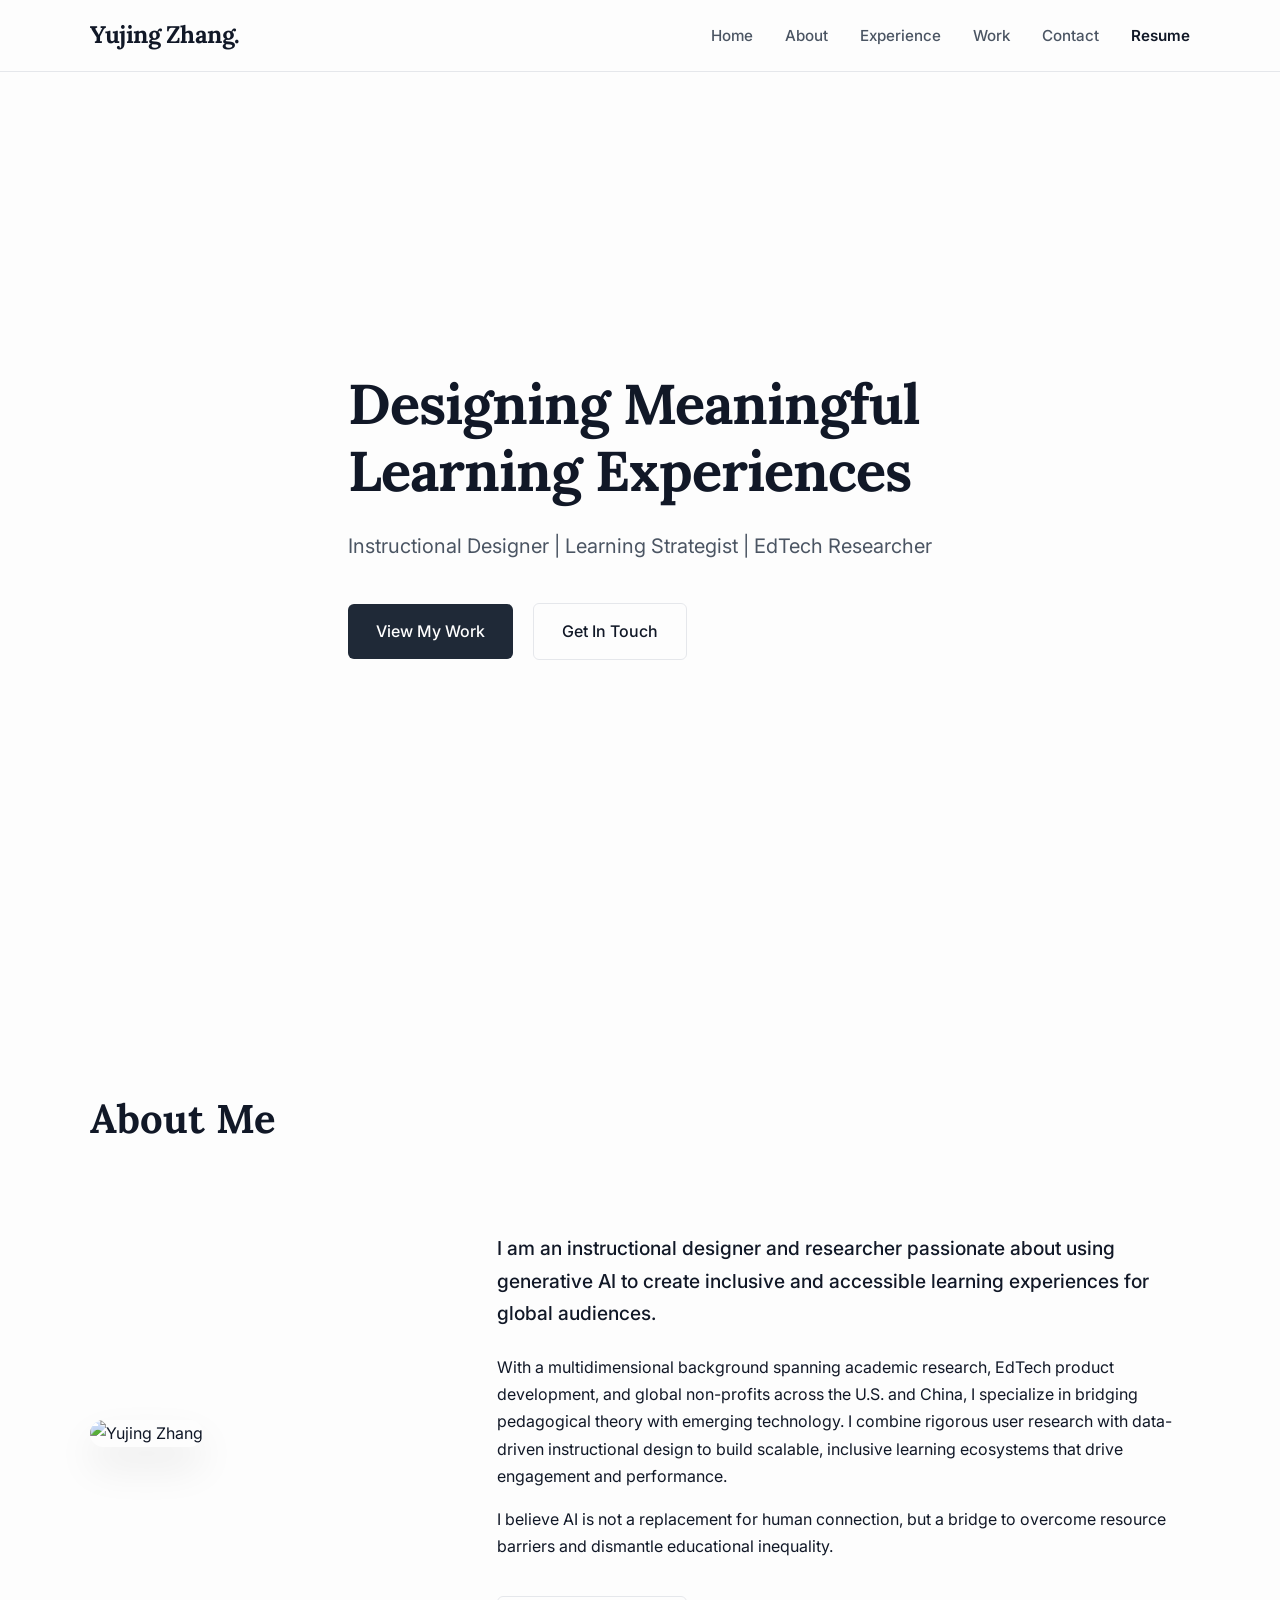
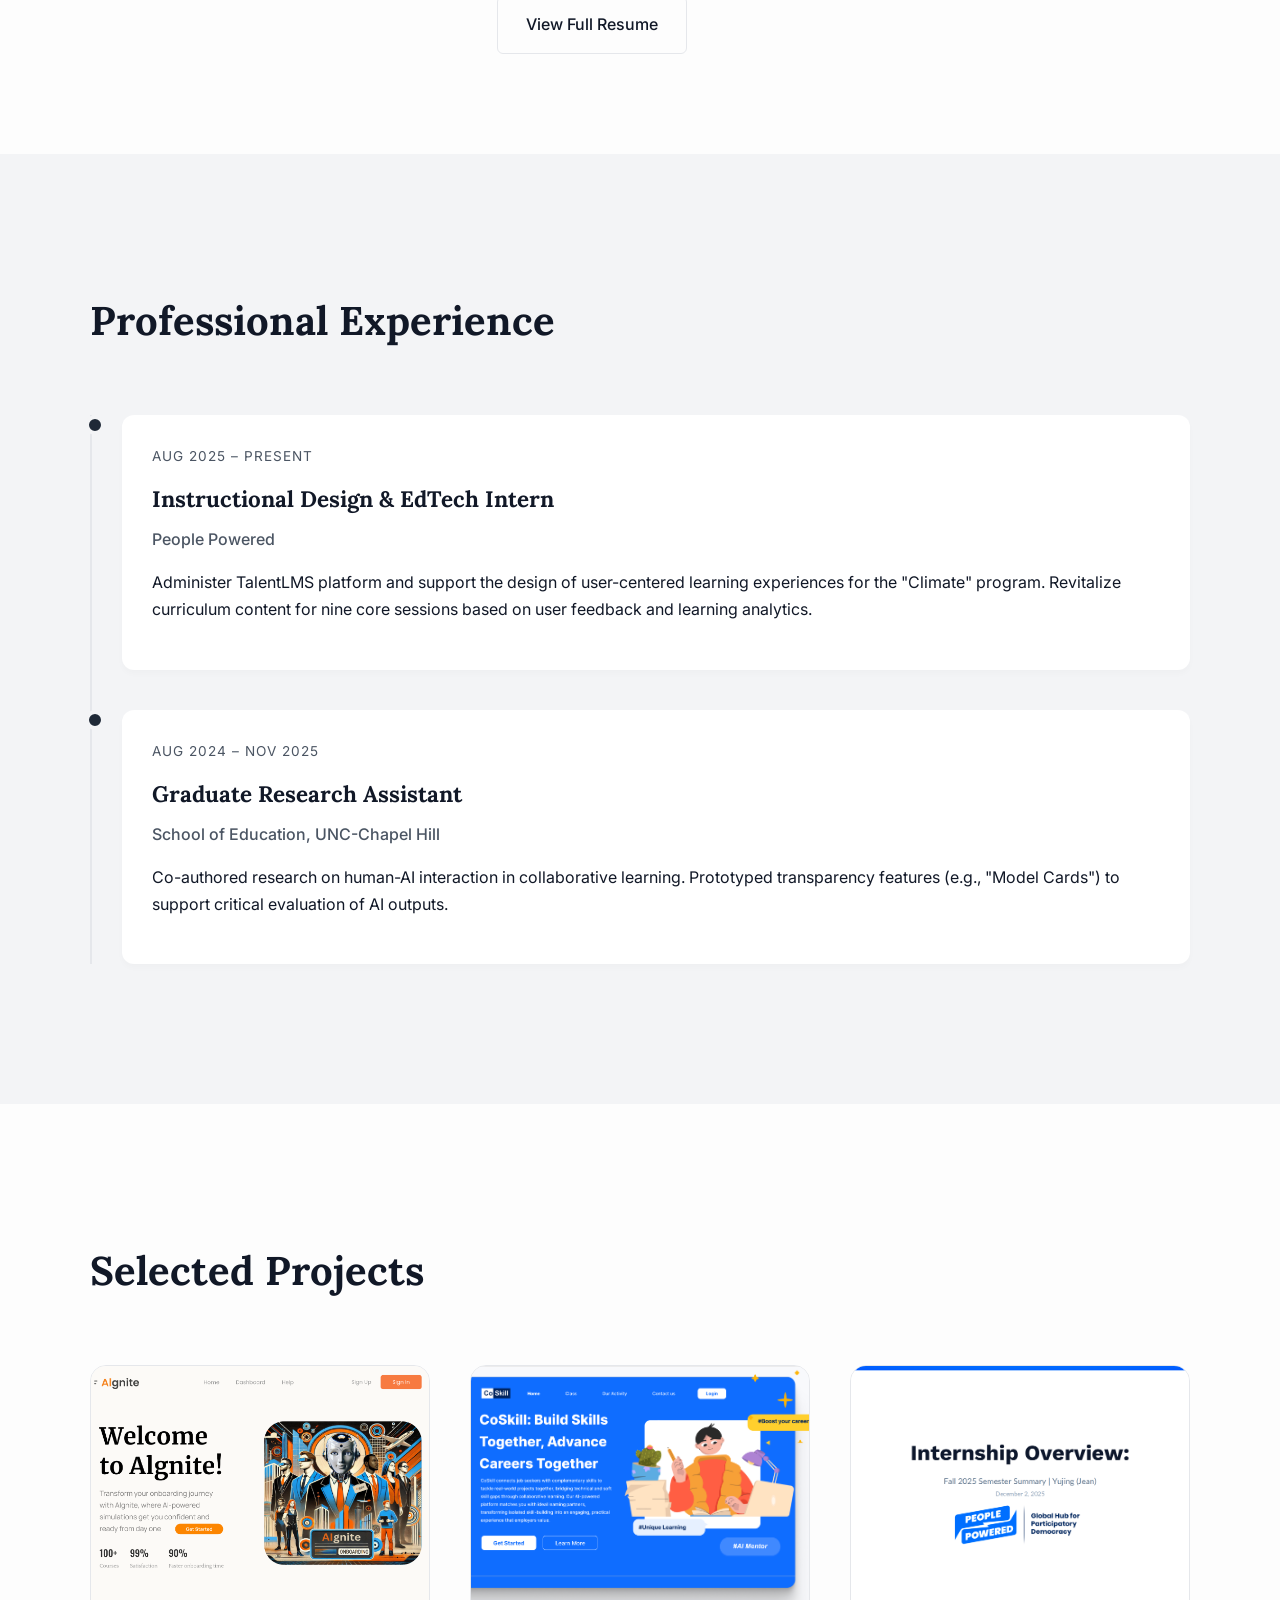
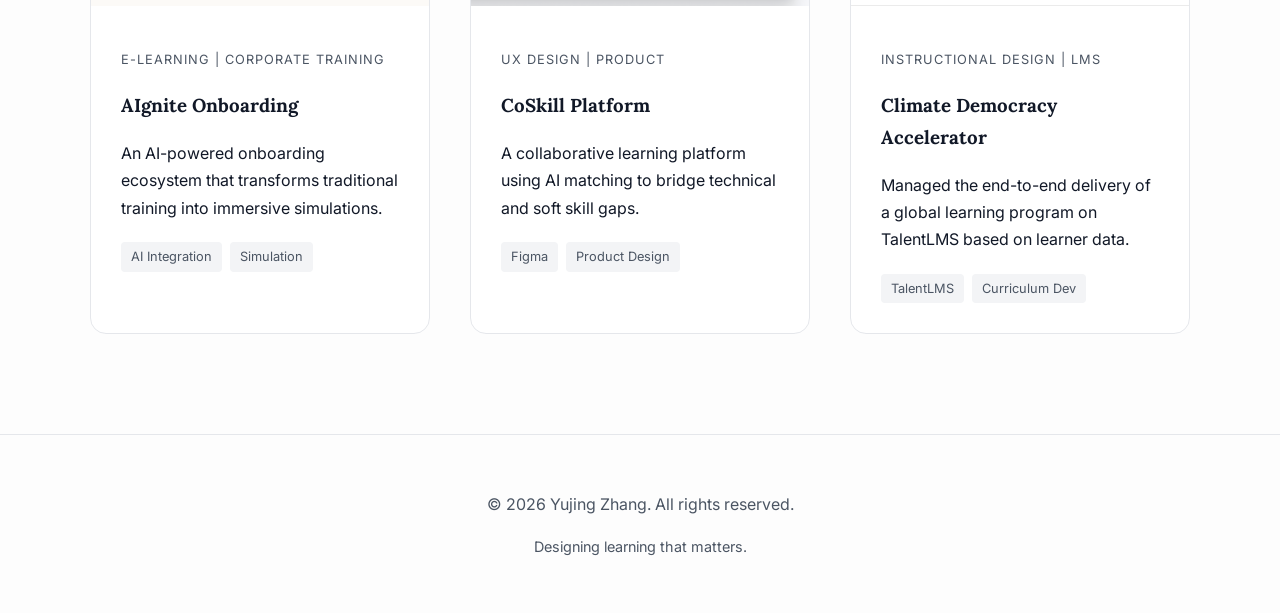
==== commit c5be3a83: "Update index.html" ====
--- a/index.html
+++ b/index.html
@@ -3,617 +3,137 @@
 <head>
     <meta charset="UTF-8">
     <meta name="viewport" content="width=device-width, initial-scale=1.0">
-    <title>Yujing Zhang - Instructional Designer</title>
+    <title>Yujing Zhang - Instructional Designer & Researcher</title>
     <link rel="stylesheet" href="style.css">
     <link rel="preconnect" href="https://fonts.googleapis.com">
     <link rel="preconnect" href="https://fonts.gstatic.com" crossorigin>
-    <link href="https://fonts.googleapis.com/css2?family=Lora:wght@400;600;700&family=Inter:wght@300;400;500;600&display=swap" rel="stylesheet">
-    
-    <style>
-        .portfolio-image {
-            height: 200px; /* Fixed height for consistency */
-            overflow: hidden;
-            display: block;
-        }
-        
-        .portfolio-image img {
-            width: 100%;
-            height: 100%;
-            object-fit: cover;
-            object-position: top;
-            display: block;
-        }
-    </style>
+    <link href="https://fonts.googleapis.com/css2?family=Lora:wght@400;600&family=Inter:wght@400;500;600&display=swap" rel="stylesheet">
 </head>
 <body>
     <nav class="navbar">
         <div class="nav-container">
-            <a href="#home" class="logo">Yujing Zhang</a>
+            <a href="#home" class="logo">Yujing Zhang.</a>
             <ul class="nav-menu">
                 <li><a href="#home">Home</a></li>
                 <li><a href="#about">About</a></li>
-                <li><a href="#expertise">Expertise</a></li>
-                <li><a href="#portfolio">Portfolio</a></li>
-                <li><a href="#contact">Contact</a></li>
-                <li><a href="1%20Yujing%20Zhang%20CV%20Academic.pdf" target="_blank" class="nav-resume">Resume</a></li>
+                <li><a href="#experience">Experience</a></li>
+                <li><a href="#portfolio">Work</a></li>
+                <li><a href="contact.html">Contact</a></li>
+                <li><a href="1%20Yujing%20Zhang%20CV%20Academic.pdf" target="_blank" style="color: #111827; font-weight: 600;">Resume</a></li>
             </ul>
         </div>
     </nav>
 
-    <section id="home" class="hero">
-        <div class="hero-content">
-            <h1 class="hero-title">Designing Meaningful Learning Experiences</h1>
-            <p class="hero-subtitle">Instructional Designer | Learning Strategist | EdTech Specialist</p>
-            <div class="hero-cta">
+    <section id="home" class="hero fade-in">
+        <div class="container">
+            <h1 class="hero-title">Designing Meaningful<br>Learning Experiences</h1>
+            <p class="hero-subtitle">Instructional Designer | Learning Strategist | EdTech Researcher</p>
+            <div>
                 <a href="#portfolio" class="btn-primary">View My Work</a>
-                <a href="#contact" class="btn-secondary">Get In Touch</a>
+                <a href="contact.html" class="btn-secondary">Get In Touch</a>
             </div>
-        </div>
-        <div class="scroll-indicator">
-            <span>Scroll Down</span>
-            <div class="scroll-arrow">↓</div>
         </div>
     </section>
 
-  <style>
-    .about-content {
-        display: flex;
-        align-items: flex-start;
-        gap: 50px;
-        margin-top: 40px;
-    }
-
-    .about-image {
-        flex: 0 0 350px;
-    }
-
-    .profile-pic {
-        width: 100%;
-        aspect-ratio: 1 / 1;
-        object-fit: cover;
-        border-radius: 12px;
-        box-shadow: 0 15px 40px rgba(0, 0, 0, 0.2);
-        display: block;
-    }
-
-    .about-text {
-        flex: 1;
-    }
-
-    .resume-btn {
-        display: inline-block;
-        margin-top: 20px;
-        padding: 10px 20px;
-        background-color: #8b572a;
-        color: white;
-        text-decoration: none;
-        border-radius: 5px;
-        font-weight: 500;
-        transition: background-color 0.3s;
-    }
-
-    .resume-btn:hover {
-        background-color: #6a4220;
-    }
-
-    @media (max-width: 768px) {
-        .about-content {
-            flex-direction: column;
-            align-items: center;
-            gap: 30px;
-        }
-        .about-image {
-            flex: 0 0 250px;
-            width: 250px;
-        }
-    }
-</style>
-
-<section id="about" class="about-section">
-    <div class="container">
-        <h2 class="section-title">About Me</h2>
-        <div class="about-content">
-            <div class="about-image">
-                <img src="headshot.JPG" alt="Yujing Zhang" class="profile-pic">
-            </div>
-            <div class="about-text">
-                <p class="lead">
-                    I am an instructional designer and researcher passionate about using generative AI
-                    to create inclusive and accessible learning experiences for global audiences.
-                </p>
-                <p>
-                    With a multidimensional background spanning academic research, 
-                    EdTech product development, and global non-profits across the U.S. and China,
-                    I specialize in bridging pedagogical theory with emerging technology.
-                    My experience ranges from optimizing MOOC operations and K-12 products 
-                    to designing AI-integrated curricula for adult learners. 
-                    I combine rigorous user research with data-driven instructional design 
-                    to build scalable, inclusive learning ecosystems that drive engagement and performance.
-                </p>
-                <p>
-                    I believe AI is not a replacement for human connection,
-                    but a bridge to overcome resource barriers and dismantle educational inequality. 
-                    I strive to leverage technology to democratize access to high-quality learning for all.
-                </p>
-                <a href="1%20Yujing%20Zhang%20CV%20Academic.pdf" target="_blank" class="resume-btn">View My Resume</a>
-            </div>
-        </div>
-    </div>
-</section>
-<style>
-    .experience-section {
-        padding: 60px 0;
-    }
-
-    .timeline {
-        position: relative;
-        max-width: 900px;
-        margin: 40px auto;
-        padding: 0 20px;
-    }
-
-    .timeline::before {
-        content: '';
-        position: absolute;
-        left: 31px;
-        top: 0;
-        bottom: 0;
-        width: 2px;
-        background: #8b572a;
-    }
-
-    .timeline-item {
-        position: relative;
-        margin-bottom: 40px;
-        padding-left: 60px;
-    }
-
-    .timeline-dot {
-        position: absolute;
-        left: 20px;
-        top: 5px;
-        width: 24px;
-        height: 24px;
-        background: #8b572a;
-        border-radius: 50%;
-        display: flex;
-        align-items: center;
-        justify-content: center;
-        z-index: 1;
-        border: 4px solid #fdfaf5;
-    }
-
-    .experience-card {
-        background: #fff;
-        border: 1px solid #e0d5c5;
-        border-radius: 12px;
-        padding: 25px;
-        box-shadow: 0 4px 15px rgba(0, 0, 0, 0.05);
-        transition: transform 0.3s ease;
-    }
-
-    .experience-card:hover {
-        transform: translateY(-5px);
-        box-shadow: 0 8px 25px rgba(139, 87, 42, 0.1);
-    }
-
-    .time-tag {
-        display: inline-block;
-        padding: 4px 12px;
-        background: #d4a373;
-        color: white;
-        border-radius: 20px;
-        font-size: 0.85rem;
-        margin-bottom: 12px;
-    }
-
-    .job-title {
-        font-size: 1.4rem;
-        color: #4a332d;
-        margin: 0 0 5px 0;
-        font-weight: bold;
-    }
-
-    .company-name {
-        font-size: 1.1rem;
-        color: #8b572a;
-        margin-bottom: 15px;
-        font-weight: 600;
-    }
-
-    .experience-list {
-        margin: 0;
-        padding-left: 20px;
-        color: #555;
-        line-height: 1.6;
-    }
-
-    .experience-list li {
-        margin-bottom: 8px;
-        list-style-type: "★ ";
-    }
-
-    .section-subtitle {
-        text-align: center;
-        font-size: 2rem;
-        color: #4a332d;
-        margin: 60px 0 40px 0;
-        text-transform: uppercase;
-        letter-spacing: 2px;
-    }
-</style>
-
-<section class="experience-section">
-    <div class="container">
-        
-        <h2 class="section-subtitle">Professional Experience</h2>
-        <div class="timeline">
-            <div class="timeline-item">
-                <div class="timeline-dot"></div>
-                <div class="experience-card">
-                    <span class="time-tag">Aug 2025 – Present</span>
-                    <h3 class="job-title">Instructional Design & EdTech Intern</h3>
-                    <div class="company-name">People Powered</div>
-                    <ul class="experience-list">
-                        <li>Administer TalentLMS platform and support the design of user-centered learning experiences for the "Climate" program</li>
-                        <li>Revitalize curriculum content for nine core sessions based on user feedback and learning analytics</li>
-                        <li>Collaborate with cross-functional teams to enhance platform usability and learner engagement</li>
-                    </ul>
+    <section id="about" class="fade-in">
+        <div class="container">
+            <h2 class="section-title">About Me</h2>
+            <div class="about-content">
+                <div class="about-image">
+                    <img src="headshot.JPG" alt="Yujing Zhang" class="profile-pic">
                 </div>
-            </div>
-
-            <div class="timeline-item">
-                <div class="timeline-dot"></div>
-                <div class="experience-card">
-                    <span class="time-tag">Aug 2024 – Nov 2025</span>
-                    <h3 class="job-title">Graduate Research Assistant — GenAI in Collaborative Learning</h3>
-                    <div class="company-name">School of Education, UNC-Chapel Hill</div>
-                    <ul class="experience-list">
-                        <li>Co-authored research on human-AI interaction in collaborative learning, with implications for UX design in educational tools</li>
-                        <li>Prototyped transparency features (e.g., "Model Cards") to support critical evaluation of AI outputs</li>
-                        <li>Facilitated focus groups and conducted thematic analysis on user transcripts to inform product design decisions</li>
-                    </ul>
-                </div>
-            </div>
-
-            <div class="timeline-item">
-                <div class="timeline-dot"></div>
-                <div class="experience-card">
-                    <span class="time-tag">Feb 2023 – Jun 2023</span>
-                    <h3 class="job-title">Product Intern</h3>
-                    <div class="company-name">Tomorrow Advancing Life (TAL)</div>
-                    <ul class="experience-list">
-                        <li>Collaborated with cross-functional teams to launch K-12 digital and physical learning products</li>
-                        <li>Contributed to product requirement documentation and user journey mapping</li>
-                        <li>Analyzed user behavior to inform product iterations and feature prioritization</li>
-                    </ul>
-                </div>
-            </div>
-
-            <div class="timeline-item">
-                <div class="timeline-dot"></div>
-                <div class="experience-card">
-                    <span class="time-tag">Jun 2022 – Aug 2022</span>
-                    <h3 class="job-title">New Media Operation Intern</h3>
-                    <div class="company-name">Xuetang Online Technology (MOOC)</div>
-                    <ul class="experience-list">
-                        <li>Analyzed platform metrics and user feedback to identify content gaps and usability issues</li>
-                        <li>Supported content iteration and interface improvements based on user insights</li>
-                        <li>Collaborated with design and content teams to enhance user engagement</li>
-                    </ul>
-                </div>
-            </div>
-        </div>
-
-        <h2 class="section-subtitle">Academic Projects & Research</h2>
-        <div class="timeline">
-            <div class="timeline-item">
-                <div class="timeline-dot"></div>
-                <div class="experience-card">
-                    <span class="time-tag">Aug 2024 – Nov 2025</span>
-                    <h3 class="job-title">"Contextualizing Trust" — Human-LLM Interaction Study</h3>
-                    <ul class="experience-list">
-                        <li>Investigated user trust and transparency in AI-mediated learning environments</li>
-                        <li>Designed and tested prototype features to support learner autonomy and critical thinking</li>
-                        <li>Presented findings to interdisciplinary audiences, contributing to product-informed research</li>
-                    </ul>
-                </div>
-            </div>
-
-            <div class="timeline-item">
-                <div class="timeline-dot"></div>
-                <div class="experience-card">
-                    <span class="time-tag">Dec 2021 – Dec 2022</span>
-                    <h3 class="job-title">"Interpreting Subjects and Text Boundaries" — Independent Research</h3>
-                    <div class="company-name">Beijing Normal University</div>
-                    <ul class="experience-list">
-                        <li>Explored interpretive frameworks in secondary school reading instruction</li>
-                        <li>Analyzed pedagogical models from student, teacher, and policy perspectives</li>
-                        <li>Developed foundational understanding of learner-centered design and curriculum analysis</li>
-                    </ul>
-                </div>
-            </div>
-        </div>
-
-        <h2 class="section-subtitle">Tutoring & Teaching</h2>
-        <div class="timeline">
-            <div class="timeline-item">
-                <div class="timeline-dot"></div>
-                <div class="experience-card">
-                    <span class="time-tag">Nov 2023 – Oct 2024</span>
-                    <h3 class="job-title">English Tutor (Online)</h3>
-                    <ul class="experience-list">
-                        <li>Designed personalized learning plans for 9 students preparing for the TOEFL exam</li>
-                        <li>Used diagnostic data to tailor instruction and improve learning outcomes</li>
-                        <li>Developed intuitive learning materials and tracked user progress over time</li>
-                    </ul>
-                </div>
-            </div>
-
-            <div class="timeline-item">
-                <div class="timeline-dot"></div>
-                <div class="experience-card">
-                    <span class="time-tag">Jun 2023 – Aug 2023</span>
-                    <h3 class="job-title">Teaching Assistant</h3>
-                    <div class="company-name">St. Anthony School, Oakland, CA</div>
-                    <ul class="experience-list">
-                        <li>Facilitated group lessons and interactive activities for culturally diverse students</li>
-                        <li>Adapted teaching strategies to individual learning styles and strengths</li>
-                        <li>Supported student engagement through inclusive practices</li>
-                    </ul>
-                </div>
-            </div>
-        </div>
-
-        <h2 class="section-subtitle">Leadership & Extracurricular</h2>
-        <div class="timeline">
-            <div class="timeline-item">
-                <div class="timeline-dot"></div>
-                <div class="experience-card">
-                    <span class="time-tag">Sep 2021 – Sep 2022</span>
-                    <h3 class="job-title">Director of Publicity Department</h3>
-                    <div class="company-name">Student Union, Beijing Normal University</div>
-                    <ul class="experience-list">
-                        <li>Led a design team to create 10+ promotional assets for the "Master of Literature" program</li>
-                        <li>Managed end-to-end visual design and branding for campus events</li>
-                        <li>Increased audience engagement by 2x through targeted content strategy</li>
-                    </ul>
-                </div>
-            </div>
-        </div>
-
-    </div>
-</section>
-    <section id="expertise" class="expertise-section">
-        <div class="container">
-            <h2 class="section-title">Areas of Expertise</h2>
-            <div class="expertise-grid">
-                <div class="expertise-card">
-                    <div class="expertise-icon">📚</div>
-                    <h3>Curriculum Development</h3>
-                    <p>Designing scalable learning modules for global cohorts, integrating cross-cultural case studies and iterating content based on post-program surveys.</p>
-                </div>
-                <div class="expertise-card">
-                    <div class="expertise-icon">💻</div>
-                    <h3>AI Product Prototyping</h3>
-                    <p>Prototyping AI-powered platforms for career development and job seeking, and leveraging GenAI tools like ElevenLabs for scalable content creation  and class projects.</p>
-                </div>
-                <div class="expertise-card">
-                    <div class="expertise-icon">🎯</div>
-                    <h3>User Experience Research</h3>
-                    <p>Facilitating focus groups and conducting thematic analysis to validate design prototypes and understand user interaction patterns in educational settings.</p>
-                </div>
-                <div class="expertise-card">
-                    <div class="expertise-icon">🎨</div>
-                    <h3>Visual Design</h3>
-                    <p>Creating high-fidelity prototypes in Figma and engaging promotional posters in Photoshop to deliver intuitive, accessible learning interfaces  and class projects.</p>
-                </div>
-                <div class="expertise-card">
-                    <div class="expertise-icon">📊</div>
-                    <h3>Learning Analytics</h3>
-                    <p>Optimizing learning experiences by analyzing course usage metrics and automating data tracking.</p>
-                </div>
-                <div class="expertise-card">
-                    <div class="expertise-icon">🤝</div>
-                    <h3>EdTech Product Operations</h3>
-                    <p>Collaborating with cross-functional teams to launch digital learning products and executing data-driven campaigns that drive user engagement.</p>
-                </div>
-            </div>
-
-            <div class="skills-section">
-                <h3 class="subsection-title">Tools & Technologies</h3>
-                <div class="skills-list">
-                    <span class="skill-tag">Figma Prototyping</span>
-                    <span class="skill-tag">Generative AI Integration</span>
-                    <span class="skill-tag">Adobe Photoshop</span>
-                    <span class="skill-tag">User Research</span>
-                    <span class="skill-tag">Canva</span>
-                    <span class="skill-tag">Curriculum Design</span>
-                    <span class="skill-tag">LMS Administration</span>
-                    <span class="skill-tag">AI Voice Synthesis</span>
-                    <span class="skill-tag">Learning Analytics</span>
-                    <span class="skill-tag">Qualitative Analysis</span>
+                <div class="about-text">
+                    <p class="lead">
+                        I am an instructional designer and researcher passionate about using generative AI to create inclusive and accessible learning experiences for global audiences.
+                    </p>
+                    <p>
+                        With a multidimensional background spanning academic research, EdTech product development, and global non-profits across the U.S. and China, I specialize in bridging pedagogical theory with emerging technology.
+                        I combine rigorous user research with data-driven instructional design to build scalable, inclusive learning ecosystems that drive engagement and performance.
+                    </p>
+                    <p>
+                        I believe AI is not a replacement for human connection, but a bridge to overcome resource barriers and dismantle educational inequality.
+                    </p>
+                    <a href="1%20Yujing%20Zhang%20CV%20Academic.pdf" target="_blank" class="btn-secondary" style="margin-top: 20px;">View Full Resume</a>
                 </div>
             </div>
         </div>
     </section>
 
-    <section id="portfolio" class="portfolio-section">
+    <section id="experience" class="experience-section fade-in">
         <div class="container">
-            <h2 class="section-title">Featured Projects</h2>
-            <p class="section-description">
-                A selection of learning experiences I've designed across various contexts and platforms
-            </p>
-
-<div class="portfolio-grid">
-    <article class="portfolio-item">
-        <div class="portfolio-image">
-            <a href="https://www.figma.com/proto/IPwVsNekaGKlMUicKkFlYf/EDUC-590---AIgnite-Onboarding-Figma--Copy-?node-id=174-4&t=kibvzkXD0YvhcwhZ-1" target="_blank">
-                <img src="onboard.png" alt="AIgnite Onboarding Preview">
-            </a>
-        </div>
-        <div class="portfolio-content">
-            <h3>AIgnite Onboarding</h3>
-            <p class="project-type">E-Learning | Corporate Training</p>
-            <p class="project-description">
-                An AI-powered onboarding ecosystem that transforms traditional training into immersive simulations.  
-                Features mixed-reality scenarios, gamified skill assessments, and collaborative hubs.
-            </p>
-            <div class="project-tags">
-                <span>AI Integration</span>
-                <span>Simulation</span>
-                <span>Adaptive Learning</span>
+            <h2 class="section-title">Professional Experience</h2>
+            <div class="timeline">
+                <div class="timeline-item">
+                    <div class="timeline-dot"></div>
+                    <div class="experience-card">
+                        <span class="time-tag">Aug 2025 – Present</span>
+                        <h3 class="job-title">Instructional Design & EdTech Intern</h3>
+                        <div class="company-name">People Powered</div>
+                        <p>Administer TalentLMS platform and support the design of user-centered learning experiences for the "Climate" program. Revitalize curriculum content for nine core sessions based on user feedback and learning analytics.</p>
+                    </div>
+                </div>
+                <div class="timeline-item">
+                    <div class="timeline-dot"></div>
+                    <div class="experience-card">
+                        <span class="time-tag">Aug 2024 – Nov 2025</span>
+                        <h3 class="job-title">Graduate Research Assistant</h3>
+                        <div class="company-name">School of Education, UNC-Chapel Hill</div>
+                        <p>Co-authored research on human-AI interaction in collaborative learning. Prototyped transparency features (e.g., "Model Cards") to support critical evaluation of AI outputs.</p>
+                    </div>
+                </div>
             </div>
         </div>
-    </article>
+    </section>
 
-    <article class="portfolio-item">
-        <div class="portfolio-image">
-            <a href="https://www.figma.com/proto/z1ZxzwCrSdUa23uJxoK12V/CoSkill-Prototype?node-id=0-1&t=khvAR7GtYxwNEWoW-1" target="_blank">
-                <img src="coskill.png" alt="CoSkill Platform Preview">
-            </a>
-        </div>
-        <div class="portfolio-content">
-            <h3>CoSkill Platform</h3>
-            <p class="project-type">EDTECH PRODUCT | UX DESIGN</p>
-            <p class="project-description">
-                A collaborative learning platform connecting job seekers with complementary skills. 
-                Uses AI matching to bridge technical and soft skill gaps through team-based experiences.
-            </p>
-            <div class="project-tags">
-                <span>Product Design</span>
-                <span>AI Matching</span>
-                <span>Social Learning</span>
-            </div>
-        </div>
-    </article>
-
-    <article class="portfolio-item">
-        <div class="portfolio-image">
-            <a href="Intern.pdf" target="_blank">
-                <img src="intern.png" alt="Climate Democracy Project">
-            </a>
-        </div>
-        <div class="portfolio-content">
-            <h3>Climate Democracy Accelerator</h3>
-            <p class="project-type">INSTRUCTIONAL DESIGN | LMS OPS</p>
-            <p class="project-description">
-                Managed the end-to-end delivery of a global learning program on TalentLMS. 
-                Structured complex course sessions with global case studies and iterated content based on learner data.
-            </p>
-            <div class="project-tags">
-                <span>TalentLMS</span>
-                <span>Data-Driven Iteration</span>
-                <span>Curriculum Dev</span>
-            </div>
-        </div>
-    </article>
-
-     <article class="portfolio-item">
-        <div class="portfolio-image">
-            <a href="#" target="_blank">
-                <img src="TAL.png" alt="TAL Online Education Platform">
-            </a>
-        </div>
-        <div class="portfolio-content">
-            <h3>TAL Learning Ecosystem</h3>
-            <p class="project-type">EDTECH PRODUCT | CONTENT STRATEGY</p>
-            <p class="project-description">
-                Managed the development of K-12 digital language products and the end-to-end production of instructional ecosystems. 
-                Coordinated the delivery of interactive courseware and supplementary materials to improve student engagement.
-                <br><br>
-                <em><small>Note: Due to confidentiality, project links are not publicly shareable.</small></em>
-            </p>
-            <div class="project-tags">
-                <span>Product Delivery</span>
-                <span>K-12 Education</span>
-                <span>Content Strategy</span>
-            </div>
-        </div>
-    </article>
-
-    <article class="portfolio-item">
-        <div class="portfolio-image">
-            <a href="https://www.figma.com/board/ObqTQMt9UUmsvZyi3g7I5Z/AI-Peer-Feedback-Trust?node-id=0-1&t=9L8syUDfDci8VB2z-1" target="_blank">
-                <img src="RA.png" alt="GenAI Research Preview">
-            </a>
-        </div>
-        <div class="portfolio-content">
-            <h3>GenAI Transparency Research</h3>
-            <p class="project-type">UX RESEARCH | ACADEMIC STUDY</p>
-            <p class="project-description">
-                Designed "Model Cards" prototypes to help students critically evaluate AI outputs. 
-                Conducted focus groups to identify factors driving the adoption of trust-based AI tools.
-            </p>
-            <div class="project-tags">
-                <span>User Research</span>
-                <span>GenAI</span>
-                <span>Focus Groups</span>
-            </div>
-        </div>
-    </article>
-</div>
-
-            
-
-    <section id="contact" class="contact-section">
+    <section id="portfolio" class="fade-in">
         <div class="container">
-            <h2 class="section-title">Let's Connect</h2>
-            <p class="section-description">
-                Interested in collaborating or have a project in mind? I'd love to hear from you.
-            </p>
-
-            <div class="contact-content">
-                <div class="contact-info">
-                    <div class="contact-method">
-                        <span class="contact-icon">📧</span>
-                        <div>
-                            <h4>Email</h4>
-                            <a href="mailto:your.email@example.com">yujingzh@unc.edu</a>
+            <h2 class="section-title">Selected Projects</h2>
+            <div class="portfolio-grid">
+                <article class="portfolio-item">
+                    <div class="portfolio-image">
+                        <a href="https://www.figma.com/proto/IPwVsNekaGKlMUicKkFlYf/" target="_blank">
+                            <img src="onboard.png" alt="AIgnite">
+                        </a>
+                    </div>
+                    <div class="portfolio-content">
+                        <p class="project-type">E-Learning | Corporate Training</p>
+                        <h3>AIgnite Onboarding</h3>
+                        <p>An AI-powered onboarding ecosystem that transforms traditional training into immersive simulations.</p>
+                        <div class="project-tags">
+                            <span>AI Integration</span><span>Simulation</span>
                         </div>
                     </div>
-                    <div class="contact-method">
-                        <span class="contact-icon">💼</span>
-                        <div>
-                            <h4>LinkedIn</h4>
-                            <a href="https://www.linkedin.com/in/yujingzhang233" target="_blank">
-                                LinkedIn Profile
-                            </a>
+                </article>
+                <article class="portfolio-item">
+                    <div class="portfolio-image">
+                        <a href="https://www.figma.com/proto/z1ZxzwCrSdUa23uJxoK12V/" target="_blank">
+                            <img src="coskill.png" alt="CoSkill">
+                        </a>
+                    </div>
+                    <div class="portfolio-content">
+                        <p class="project-type">UX DESIGN | PRODUCT</p>
+                        <h3>CoSkill Platform</h3>
+                        <p>A collaborative learning platform using AI matching to bridge technical and soft skill gaps.</p>
+                        <div class="project-tags">
+                            <span>Figma</span><span>Product Design</span>
                         </div>
                     </div>
-                    <div class="contact-method">
-                        <span class="contact-icon">🌐</span>
-                        <div>
-                            <h4>Portfolio</h4>
-                             <a href="https://www.figma.com/proto/IPwVsNekaGKlMUicKkFlYf/EDUC-590---AIgnite-Onboarding-Figma--Copy-?node-id=174-4&t=kibvzkXD0YvhcwhZ-1" target="_blank">AIgnite-Onboarding</a>
-                            <a href="https://www.figma.com/proto/z1ZxzwCrSdUa23uJxoK12V/CoSkill-Prototype?node-id=0-1&t=khvAR7GtYxwNEWoW-1" target="_blank">CoSkill Platform</a>
+                </article>
+                <article class="portfolio-item">
+                    <div class="portfolio-image">
+                        <a href="Intern.pdf" target="_blank">
+                            <img src="intern.png" alt="Climate Democracy Project">
+                        </a>
+                    </div>
+                    <div class="portfolio-content">
+                        <p class="project-type">INSTRUCTIONAL DESIGN | LMS</p>
+                        <h3>Climate Democracy Accelerator</h3>
+                        <p>Managed the end-to-end delivery of a global learning program on TalentLMS based on learner data.</p>
+                        <div class="project-tags">
+                            <span>TalentLMS</span><span>Curriculum Dev</span>
                         </div>
                     </div>
-                </div>
-
-                <div class="contact-form-wrapper">
-                    <form class="contact-form">
-                        <div class="form-row">
-                            <div class="form-group">
-                                <label for="name">Name</label>
-                                <input type="text" id="name" name="name" required>
-                            </div>
-                            <div class="form-group">
-                                <label for="email">Email</label>
-                                <input type="email" id="email" name="email" required>
-                            </div>
-                        </div>
-                        <div class="form-group">
-                            <label for="subject">Subject</label>
-                            <input type="text" id="subject" name="subject" required>
-                        </div>
-                        <div class="form-group">
-                            <label for="message">Message</label>
-                            <textarea id="message" name="message" rows="5" required></textarea>
-                        </div>
-                        <button type="submit" class="btn-primary">Send Message</button>
-                    </form>
-                </div>
+                </article>
             </div>
         </div>
     </section>
@@ -621,10 +141,31 @@
     <footer class="footer">
         <div class="container">
             <p>&copy; 2026 Yujing Zhang. All rights reserved.</p>
-            <p class="footer-tagline">Designing learning that matters.</p>
+            <p style="font-size: 0.9rem; margin-top: 10px;">Designing learning that matters.</p>
         </div>
     </footer>
 
-    <script src="script.js"></script>
+    <script>
+        document.addEventListener("DOMContentLoaded", function() {
+            const observerOptions = {
+                root: null,
+                rootMargin: '0px',
+                threshold: 0.15
+            };
+
+            const observer = new IntersectionObserver((entries, observer) => {
+                entries.forEach(entry => {
+                    if (entry.isIntersecting) {
+                        entry.target.classList.add('visible');
+                        observer.unobserve(entry.target);
+                    }
+                });
+            }, observerOptions);
+
+            document.querySelectorAll('.fade-in').forEach(section => {
+                observer.observe(section);
+            });
+        });
+    </script>
 </body>
 </html>
--- a/style.css
+++ b/style.css
@@ -1,727 +1,371 @@
-/* ===========================
-   COLOR PALETTE & TYPOGRAPHY
-   =========================== */
-
+/* ---------------- 全局变量与基础设置 ---------------- */
 :root {
-    /* Color Palette */
-    --cream: #fffcf2;           /* Main background */
-    --beige: #ccc5b9;           /* Secondary background */
-    --dark-gray: #403d39;       /* Body text */
-    --charcoal: #252422;        /* Headlines */
-    --accent: #eb5e28;          /* Accent/CTA */
-    
-    /* Typography - Use these font families or replace with Le Monde Livre and Acumin Pro if you have them */
-    --font-headline: 'Lora', serif;              /* Fallback for Le Monde Livre */
-    --font-body: 'Inter', sans-serif;            /* Fallback for Acumin Pro */
-    
-    /* Spacing */
-    --section-padding: 5rem;
-    --container-width: 1200px;
-}
-
-/* ===========================
-   RESET & BASE STYLES
-   =========================== */
-
-* {
+    --bg-primary: #FDFDFD;
+    --bg-secondary: #F3F4F6;
+    --text-main: #111827;
+    --text-muted: #4B5563;
+    --accent-dark: #1F2937;
+    --accent-light: #E5E7EB;
+    --transition: all 0.4s cubic-bezier(0.16, 1, 0.3, 1);
+}
+
+html {
+    scroll-behavior: smooth;
+}
+
+body {
+    margin: 0;
+    font-family: 'Inter', sans-serif;
+    background-color: var(--bg-primary);
+    color: var(--text-main);
+    line-height: 1.7;
+}
+
+h1, h2, h3, .logo {
+    font-family: 'Lora', serif;
+    color: var(--text-main);
+}
+
+.container {
+    max-width: 1100px;
+    margin: 0 auto;
+    padding: 0 24px;
+}
+
+/* ---------------- 导航栏 ---------------- */
+.navbar {
+    position: sticky;
+    top: 0;
+    background: rgba(253, 253, 253, 0.9);
+    backdrop-filter: blur(10px);
+    z-index: 1000;
+    border-bottom: 1px solid var(--accent-light);
+    padding: 15px 0;
+}
+
+.nav-container {
+    display: flex;
+    justify-content: space-between;
+    align-items: center;
+    max-width: 1100px;
+    margin: 0 auto;
+    padding: 0 24px;
+}
+
+.logo {
+    text-decoration: none;
+    font-size: 1.5rem;
+    font-weight: 700;
+    letter-spacing: -0.5px;
+}
+
+.nav-menu {
+    list-style: none;
+    display: flex;
+    gap: 32px;
     margin: 0;
     padding: 0;
-    box-sizing: border-box;
-}
-
-html {
-    scroll-behavior: smooth;
-    font-size: 16px;
-}
-
-body {
-    font-family: var(--font-body);
-    color: var(--dark-gray);
-    background-color: var(--cream);
-    line-height: 1.7;
-    overflow-x: hidden;
-}
-
-h1, h2, h3, h4, h5, h6 {
-    font-family: var(--font-headline);
-    color: var(--charcoal);
-    line-height: 1.3;
-    font-weight: 700;
-}
-
-a {
+}
+
+.nav-menu a {
     text-decoration: none;
-    color: inherit;
-}
-
-.container {
-    max-width: var(--container-width);
-    margin: 0 auto;
-    padding: 0 2rem;
-}
-
-/* ===========================
-   NAVIGATION
-   =========================== */
-
-.navbar {
-    position: fixed;
-    top: 0;
-    left: 0;
-    right: 0;
-    background-color: rgba(255, 252, 242, 0.95);
-    backdrop-filter: blur(10px);
-    padding: 1.25rem 0;
-    z-index: 1000;
-    border-bottom: 1px solid rgba(64, 61, 57, 0.1);
-    transition: all 0.3s ease;
-}
-
-.nav-container {
-    max-width: var(--container-width);
-    margin: 0 auto;
-    padding: 0 2rem;
-    display: flex;
-    justify-content: space-between;
+    color: var(--text-muted);
+    font-size: 0.95rem;
+    font-weight: 500;
+    transition: var(--transition);
+}
+
+.nav-menu a:hover {
+    color: var(--text-main);
+}
+
+/* ---------------- Hero Section ---------------- */
+.hero {
+    min-height: 80vh;
+    display: flex;
     align-items: center;
-}
-
-.logo {
-    font-family: var(--font-headline);
-    font-size: 1.5rem;
-    font-weight: 700;
-    color: var(--charcoal);
-    transition: color 0.3s;
-}
-
-.logo:hover {
-    color: var(--accent);
-}
-
-.nav-menu {
-    display: flex;
-    list-style: none;
-    gap: 2.5rem;
-}
-
-.nav-menu a {
-    font-family: var(--font-body);
-    font-weight: 500;
-    font-size: 0.95rem;
-    color: var(--dark-gray);
-    transition: color 0.3s;
-    position: relative;
-}
-
-.nav-menu a::after {
-    content: '';
-    position: absolute;
-    bottom: -5px;
-    left: 0;
-    width: 0;
-    height: 2px;
-    background-color: var(--accent);
-    transition: width 0.3s;
-}
-
-.nav-menu a:hover {
-    color: var(--accent);
-}
-
-.nav-menu a:hover::after {
-    width: 100%;
-}
-
-/* ===========================
-   HERO SECTION
-   =========================== */
-
-.hero {
-    min-height: 100vh;
-    display: flex;
-    flex-direction: column;
-    justify-content: center;
-    align-items: center;
-    text-align: center;
-    padding: 8rem 2rem 4rem;
-    background: linear-gradient(135deg, var(--cream) 0%, var(--beige) 100%);
-    position: relative;
-}
-
-.hero-content {
-    max-width: 900px;
+    padding-top: 60px;
 }
 
 .hero-title {
     font-size: 3.5rem;
-    margin-bottom: 1.5rem;
-    color: var(--charcoal);
-    animation: fadeInUp 1s ease-out;
+    line-height: 1.2;
+    margin-bottom: 24px;
+    letter-spacing: -1px;
 }
 
 .hero-subtitle {
-    font-size: 1.4rem;
-    font-weight: 400;
-    color: var(--dark-gray);
-    margin-bottom: 3rem;
-    animation: fadeInUp 1s ease-out 0.2s backwards;
-}
-
-.hero-cta {
-    display: flex;
-    gap: 1.5rem;
-    justify-content: center;
-    flex-wrap: wrap;
-    animation: fadeInUp 1s ease-out 0.4s backwards;
-}
-
-/* Scroll Indicator */
-.scroll-indicator {
-    position: absolute;
-    bottom: 3rem;
-    left: 50%;
-    transform: translateX(-50%);
-    display: flex;
-    flex-direction: column;
-    align-items: center;
-    gap: 0.5rem;
-    color: var(--dark-gray);
-    font-size: 0.85rem;
-    opacity: 0.7;
-}
-
-.scroll-arrow {
-    animation: bounce 2s infinite;
-    font-size: 1.5rem;
-}
-
-@keyframes bounce {
-    0%, 20%, 50%, 80%, 100% {
-        transform: translateY(0);
-    }
-    40% {
-        transform: translateY(10px);
-    }
-    60% {
-        transform: translateY(5px);
-    }
-}
-
-@keyframes fadeInUp {
-    from {
-        opacity: 0;
-        transform: translateY(30px);
-    }
-    to {
-        opacity: 1;
-        transform: translateY(0);
-    }
-}
-
-/* ===========================
-   BUTTONS
-   =========================== */
-
-.btn-primary,
+    font-size: 1.25rem;
+    color: var(--text-muted);
+    margin-bottom: 40px;
+    max-width: 600px;
+}
+
+.btn-primary, .btn-secondary {
+    display: inline-block;
+    padding: 14px 28px;
+    border-radius: 6px;
+    text-decoration: none;
+    font-weight: 500;
+    transition: var(--transition);
+}
+
+.btn-primary {
+    background-color: var(--accent-dark);
+    color: white;
+    margin-right: 16px;
+}
+
+.btn-primary:hover {
+    background-color: #000;
+    transform: translateY(-2px);
+    box-shadow: 0 10px 20px rgba(0,0,0,0.1);
+}
+
 .btn-secondary {
-    display: inline-block;
-    padding: 1rem 2.5rem;
-    font-family: var(--font-body);
-    font-weight: 600;
-    font-size: 1rem;
-    border-radius: 6px;
-    transition: all 0.3s ease;
-    cursor: pointer;
-    border: 2px solid transparent;
-}
-
-.btn-primary {
-    background-color: var(--accent);
-    color: var(--cream);
-    border-color: var(--accent);
-}
-
-.btn-primary:hover {
-    background-color: transparent;
-    color: var(--accent);
-    border-color: var(--accent);
-}
-
-.btn-secondary {
-    background-color: transparent;
-    color: var(--charcoal);
-    border-color: var(--charcoal);
+    border: 1px solid var(--accent-light);
+    color: var(--text-main);
 }
 
 .btn-secondary:hover {
-    background-color: var(--charcoal);
-    color: var(--cream);
-}
-
-/* ===========================
-   SECTION STYLES
-   =========================== */
-
+    border-color: var(--text-main);
+}
+
+/* ---------------- 模块通用 ---------------- */
 section {
-    padding: var(--section-padding) 0;
+    padding: 100px 0;
 }
 
 .section-title {
-    font-size: 2.75rem;
-    margin-bottom: 1rem;
-    text-align: center;
-    color: var(--charcoal);
-}
-
-.section-description {
-    text-align: center;
-    font-size: 1.15rem;
-    color: var(--dark-gray);
-    max-width: 700px;
-    margin: 0 auto 3rem;
-}
-
-/* ===========================
-   ABOUT SECTION
-   =========================== */
-
-.about-section {
-    background-color: var(--cream);
-}
-
+    font-size: 2.5rem;
+    margin-bottom: 60px;
+    position: relative;
+}
+
+/* ---------------- About Section ---------------- */
 .about-content {
     display: grid;
-    grid-template-columns: 2fr 1fr;
-    gap: 4rem;
-    margin-top: 3rem;
-}
-
-.about-text .lead {
-    font-size: 1.35rem;
-    font-weight: 500;
-    color: var(--charcoal);
-    margin-bottom: 1.5rem;
-    line-height: 1.6;
-}
-
-.about-text p {
-    margin-bottom: 1.5rem;
-    font-size: 1.05rem;
-}
-
-.about-stats {
-    display: flex;
-    flex-direction: column;
-    gap: 2rem;
-}
-
-.stat-item {
-    background-color: rgba(204, 197, 185, 0.3);
-    padding: 2rem;
+    grid-template-columns: 1fr 2fr;
+    gap: 60px;
+    align-items: center;
+}
+
+.profile-pic {
+    width: 100%;
+    border-radius: 16px;
+    box-shadow: 0 20px 40px rgba(0,0,0,0.08);
+}
+
+.lead {
+    font-size: 1.2rem;
+    font-weight: 500;
+    color: var(--text-main);
+    margin-bottom: 24px;
+}
+
+/* ---------------- 经历与时间轴 (Timeline) ---------------- */
+.experience-section {
+    background-color: var(--bg-secondary);
+}
+
+.timeline {
+    position: relative;
+    padding-left: 30px;
+    border-left: 2px solid var(--accent-light);
+}
+
+.timeline-item {
+    position: relative;
+    margin-bottom: 40px;
+}
+
+.timeline-dot {
+    position: absolute;
+    left: -37px;
+    top: 0;
+    width: 12px;
+    height: 12px;
+    border-radius: 50%;
+    background-color: var(--accent-dark);
+    border: 4px solid var(--bg-secondary);
+}
+
+.experience-card {
+    background: #fff;
     border-radius: 12px;
-    text-align: center;
-    border-left: 4px solid var(--accent);
-}
-
-.stat-number {
+    padding: 30px;
+    box-shadow: 0 4px 6px rgba(0,0,0,0.02);
+    transition: var(--transition);
+}
+
+.experience-card:hover {
+    transform: translateY(-4px);
+    box-shadow: 0 12px 24px rgba(0,0,0,0.06);
+}
+
+.time-tag {
+    font-size: 0.85rem;
+    color: var(--text-muted);
+    text-transform: uppercase;
+    letter-spacing: 1px;
+    margin-bottom: 12px;
     display: block;
-    font-family: var(--font-headline);
-    font-size: 2.5rem;
-    font-weight: 700;
-    color: var(--accent);
-    margin-bottom: 0.5rem;
-}
-
-.stat-label {
-    display: block;
-    font-size: 0.95rem;
-    color: var(--dark-gray);
-    font-weight: 500;
-}
-
-/* ===========================
-   EXPERTISE SECTION
-   =========================== */
-
-.expertise-section {
-    background-color: var(--beige);
-}
-
+}
+
+.job-title {
+    font-size: 1.4rem;
+    margin: 0 0 8px 0;
+}
+
+.company-name {
+    font-weight: 500;
+    color: var(--text-muted);
+    margin-bottom: 16px;
+}
+
+/* ---------------- 专长与技能 (Expertise) ---------------- */
 .expertise-grid {
     display: grid;
-    grid-template-columns: repeat(auto-fit, minmax(320px, 1fr));
-    gap: 2rem;
-    margin-top: 3rem;
+    grid-template-columns: repeat(auto-fit, minmax(300px, 1fr));
+    gap: 30px;
 }
 
 .expertise-card {
-    background-color: var(--cream);
-    padding: 2.5rem;
+    padding: 30px;
+    border: 1px solid var(--accent-light);
     border-radius: 12px;
-    transition: all 0.3s ease;
-    border: 2px solid transparent;
+    transition: var(--transition);
 }
 
 .expertise-card:hover {
-    transform: translateY(-5px);
-    border-color: var(--accent);
-    box-shadow: 0 10px 30px rgba(37, 36, 34, 0.1);
-}
-
-.expertise-icon {
-    font-size: 3rem;
-    margin-bottom: 1.5rem;
-}
-
-.expertise-card h3 {
-    font-size: 1.4rem;
-    margin-bottom: 1rem;
-    color: var(--charcoal);
-}
-
-.expertise-card p {
-    color: var(--dark-gray);
-    line-height: 1.6;
-}
-
-/* Skills Section */
-.skills-section {
-    margin-top: 4rem;
-    text-align: center;
-}
-
-.subsection-title {
-    font-size: 1.8rem;
-    color: var(--charcoal);
-    margin-bottom: 2rem;
+    border-color: var(--text-main);
 }
 
 .skills-list {
     display: flex;
     flex-wrap: wrap;
-    gap: 1rem;
-    justify-content: center;
-    max-width: 900px;
-    margin: 0 auto;
+    gap: 12px;
+    margin-top: 40px;
 }
 
 .skill-tag {
-    background-color: var(--cream);
-    color: var(--dark-gray);
-    padding: 0.75rem 1.5rem;
-    border-radius: 50px;
-    font-size: 0.95rem;
-    font-weight: 500;
-    border: 2px solid var(--cream);
-    transition: all 0.3s ease;
-}
-
-.skill-tag:hover {
-    border-color: var(--accent);
-    background-color: rgba(235, 94, 40, 0.1);
-}
-
-/* ===========================
-   PORTFOLIO SECTION
-   =========================== */
-
-.portfolio-section {
-    background-color: var(--cream);
-}
-
+    padding: 8px 16px;
+    background: var(--bg-secondary);
+    border-radius: 20px;
+    font-size: 0.9rem;
+    color: var(--text-muted);
+}
+
+/* ---------------- 作品集 (Portfolio) ---------------- */
 .portfolio-grid {
     display: grid;
-    grid-template-columns: repeat(auto-fit, minmax(450px, 1fr));
-    gap: 3rem;
-    margin-top: 3rem;
+    grid-template-columns: repeat(auto-fit, minmax(320px, 1fr));
+    gap: 40px;
 }
 
 .portfolio-item {
-    background-color: var(--cream);
-    border-radius: 12px;
+    border-radius: 16px;
     overflow: hidden;
-    border: 2px solid var(--beige);
-    transition: all 0.3s ease;
+    background: #fff;
+    border: 1px solid var(--accent-light);
+    transition: var(--transition);
 }
 
 .portfolio-item:hover {
     transform: translateY(-8px);
-    box-shadow: 0 15px 40px rgba(37, 36, 34, 0.15);
-    border-color: var(--accent);
+    box-shadow: 0 20px 40px rgba(0,0,0,0.08);
 }
 
 .portfolio-image {
-    height: 150px;
-    background: linear-gradient(135deg, var(--beige) 0%, var(--cream) 100%);
-    display: flex;
-    align-items: center;
-    justify-content: center;
-    border-bottom: 2px solid var(--beige);
+    height: 240px;
+    overflow: hidden;
 }
 
 .portfolio-image img {
     width: 100%;
     height: 100%;
-    object-fit: cover; 
-    display: block;
-    transition: transform 0.5s ease; 
-}
-
+    object-fit: cover;
+    transition: transform 0.6s ease;
+}
 
 .portfolio-item:hover .portfolio-image img {
     transform: scale(1.05);
 }
 
-.project-placeholder {
-    font-size: 1.2rem;
-    color: var(--dark-gray);
-    opacity: 0.5;
-    font-weight: 500;
-}
-
 .portfolio-content {
-    padding: 2rem;
-}
-
-.portfolio-content h3 {
-    font-size: 1.5rem;
-    margin-bottom: 0.5rem;
-    color: var(--charcoal);
+    padding: 30px;
 }
 
 .project-type {
-    font-size: 0.9rem;
-    color: var(--accent);
-    font-weight: 600;
-    margin-bottom: 1rem;
+    font-size: 0.8rem;
     text-transform: uppercase;
-    letter-spacing: 0.5px;
-}
-
-.project-description {
-    color: var(--dark-gray);
-    margin-bottom: 1.5rem;
-    line-height: 1.7;
+    letter-spacing: 1px;
+    color: var(--text-muted);
+    margin-bottom: 12px;
 }
 
 .project-tags {
     display: flex;
-    gap: 0.75rem;
+    gap: 8px;
+    margin-top: 20px;
     flex-wrap: wrap;
 }
 
 .project-tags span {
-    background-color: rgba(204, 197, 185, 0.4);
-    color: var(--dark-gray);
-    padding: 0.4rem 1rem;
-    border-radius: 20px;
-    font-size: 0.85rem;
-    font-weight: 500;
-}
-
-/* ===========================
-   CONTACT SECTION
-   =========================== */
-
-.contact-section {
-    background-color: var(--beige);
-}
-
-.contact-content {
-    display: grid;
-    grid-template-columns: 1fr 1.5fr;
-    gap: 4rem;
-    margin-top: 3rem;
-}
-
-.contact-info {
-    display: flex;
-    flex-direction: column;
-    gap: 2rem;
-}
-
-.contact-method {
-    display: flex;
-    gap: 1.5rem;
-    align-items: flex-start;
-}
-
-.contact-icon {
-    font-size: 2rem;
-    flex-shrink: 0;
-}
-
-.contact-method h4 {
-    font-size: 1.1rem;
-    margin-bottom: 0.5rem;
-    color: var(--charcoal);
-}
-
-.contact-method a {
-    color: var(--accent);
-    transition: opacity 0.3s;
-}
-
-.contact-method a:hover {
-    opacity: 0.7;
-    text-decoration: underline;
-}
-
-/* Contact Form */
+    font-size: 0.8rem;
+    padding: 4px 10px;
+    background: var(--bg-secondary);
+    border-radius: 4px;
+    color: var(--text-muted);
+}
+
+/* ---------------- Footer & Contact Form ---------------- */
+.footer {
+    text-align: center;
+    padding: 40px 0;
+    border-top: 1px solid var(--accent-light);
+    color: var(--text-muted);
+}
+
 .contact-form-wrapper {
-    background-color: var(--cream);
-    padding: 2.5rem;
-    border-radius: 12px;
-    border: 2px solid rgba(64, 61, 57, 0.1);
-}
-
-.form-note {
-    font-size: 0.9rem;
-    color: var(--dark-gray);
-    margin-bottom: 2rem;
-    opacity: 0.8;
-}
-
-.form-row {
-    display: grid;
-    grid-template-columns: 1fr 1fr;
-    gap: 1.5rem;
+    max-width: 600px;
+    margin: 0 auto;
 }
 
 .form-group {
-    margin-bottom: 1.5rem;
+    margin-bottom: 24px;
 }
 
 .form-group label {
     display: block;
-    margin-bottom: 0.5rem;
-    font-weight: 600;
-    color: var(--charcoal);
-}
-
-.form-group input,
-.form-group textarea {
+    margin-bottom: 8px;
+    font-weight: 500;
+}
+
+.form-group input, .form-group textarea {
     width: 100%;
-    padding: 0.9rem;
-    border: 2px solid var(--beige);
+    padding: 14px;
+    border: 1px solid var(--accent-light);
     border-radius: 6px;
-    font-family: var(--font-body);
-    font-size: 1rem;
-    background-color: var(--cream);
-    color: var(--dark-gray);
-    transition: border-color 0.3s;
-}
-
-.form-group input:focus,
-.form-group textarea:focus {
+    font-family: inherit;
+    background: var(--bg-primary);
+    transition: var(--transition);
+}
+
+.form-group input:focus, .form-group textarea:focus {
     outline: none;
-    border-color: var(--accent);
-}
-
-.contact-form button {
-    width: 100%;
-    border: none;
-}
-
-/* ===========================
-   FOOTER
-   =========================== */
-
-.footer {
-    background-color: var(--charcoal);
-    color: var(--cream);
-    padding: 2.5rem 0;
-    text-align: center;
-}
-
-.footer p {
-    margin: 0.5rem 0;
-}
-
-.footer-tagline {
-    font-style: italic;
-    opacity: 0.8;
-    font-size: 0.95rem;
-}
-
-/* ===========================
-   RESPONSIVE DESIGN
-   =========================== */
-
-@media (max-width: 1024px) {
-    .about-content,
-    .contact-content {
-        grid-template-columns: 1fr;
-    }
-    
-    .portfolio-grid {
-        grid-template-columns: 1fr;
-    }
-}
-
-@media (max-width: 768px) {
-    :root {
-        --section-padding: 3rem;
-    }
-    
-    .nav-menu {
-        gap: 1.5rem;
-        font-size: 0.9rem;
-    }
-    
-    .hero-title {
-        font-size: 2.5rem;
-    }
-    
-    .hero-subtitle {
-        font-size: 1.15rem;
-    }
-    
-    .section-title {
-        font-size: 2.2rem;
-    }
-    
-    .expertise-grid {
-        grid-template-columns: 1fr;
-    }
-    
-    .form-row {
-        grid-template-columns: 1fr;
-    }
-    
-    .about-stats {
-        flex-direction: row;
-        flex-wrap: wrap;
-    }
-    
-    .stat-item {
-        flex: 1;
-        min-width: 150px;
-    }
-}
-
-@media (max-width: 480px) {
-    .hero {
-        padding: 6rem 1.5rem 3rem;
-    }
-    
-    .hero-title {
-        font-size: 2rem;
-    }
-    
-    .hero-cta {
-        flex-direction: column;
-        width: 100%;
-    }
-    
-    .btn-primary,
-    .btn-secondary {
-        width: 100%;
-    }
-    
-    .nav-menu {
-        flex-wrap: wrap;
-        justify-content: center;
-        gap: 1rem;
-    }
-}
+    border-color: var(--text-main);
+}
+
+/* ---------------- 滚动动画 (Fade In) ---------------- */
+.fade-in {
+    opacity: 0;
+    transform: translateY(30px);
+    transition: opacity 0.8s ease-out, transform 0.8s ease-out;
+    will-change: opacity, visibility;
+}
+
+.fade-in.visible {
+    opacity: 1;
+    transform: none;
+}
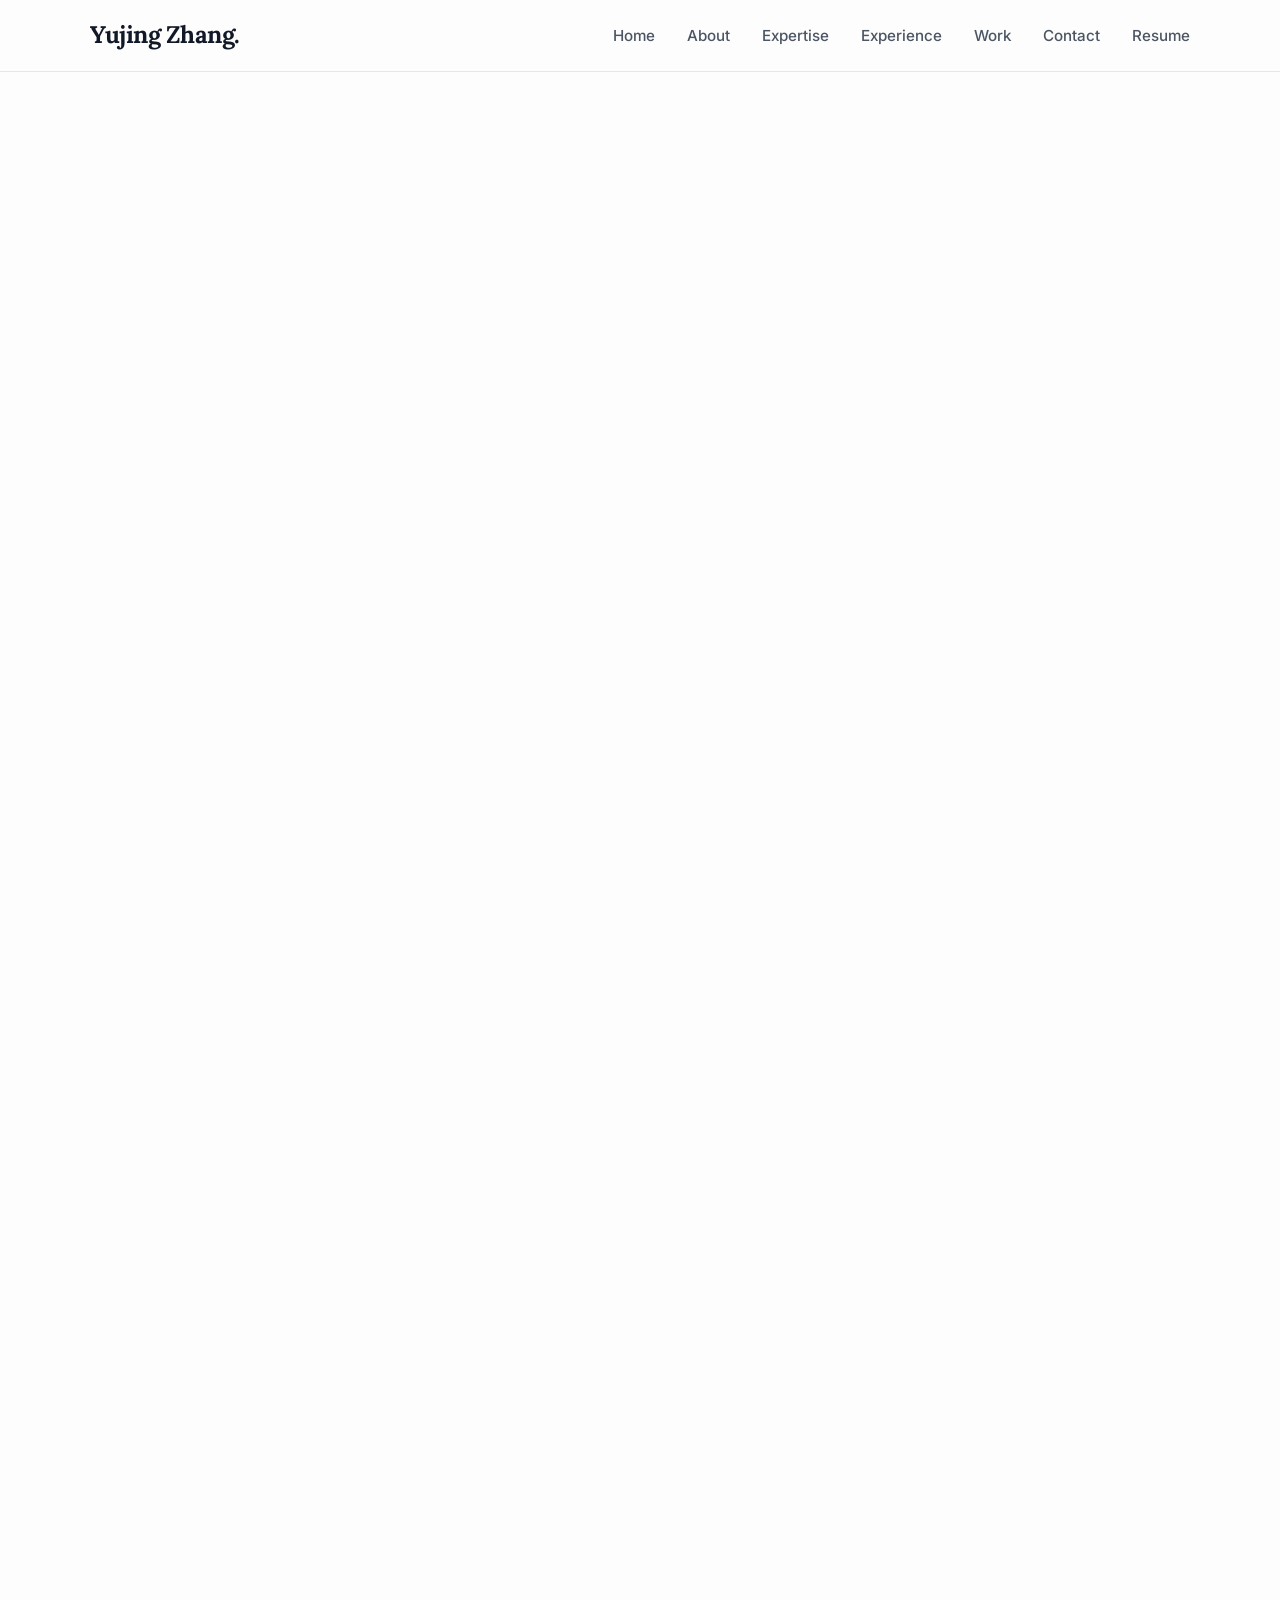
==== commit b79fcc58: "Update index.html" ====
--- a/index.html
+++ b/index.html
@@ -3,23 +3,24 @@
 <head>
     <meta charset="UTF-8">
     <meta name="viewport" content="width=device-width, initial-scale=1.0">
-    <title>Yujing Zhang - Instructional Designer & Researcher</title>
+    <title>Yujing Zhang - Instructional Designer</title>
     <link rel="stylesheet" href="style.css">
     <link rel="preconnect" href="https://fonts.googleapis.com">
     <link rel="preconnect" href="https://fonts.gstatic.com" crossorigin>
-    <link href="https://fonts.googleapis.com/css2?family=Lora:wght@400;600&family=Inter:wght@400;500;600&display=swap" rel="stylesheet">
+    <link href="https://fonts.googleapis.com/css2?family=Lora:wght@400;600;700&family=Inter:wght@300;400;500;600&display=swap" rel="stylesheet">
 </head>
 <body>
     <nav class="navbar">
         <div class="nav-container">
-            <a href="#home" class="logo">Yujing Zhang.</a>
+            <a href="index.html" class="logo">Yujing Zhang.</a>
             <ul class="nav-menu">
                 <li><a href="#home">Home</a></li>
                 <li><a href="#about">About</a></li>
+                <li><a href="#expertise">Expertise</a></li>
                 <li><a href="#experience">Experience</a></li>
                 <li><a href="#portfolio">Work</a></li>
                 <li><a href="contact.html">Contact</a></li>
-                <li><a href="1%20Yujing%20Zhang%20CV%20Academic.pdf" target="_blank" style="color: #111827; font-weight: 600;">Resume</a></li>
+                <li><a href="1%20Yujing%20Zhang%20CV%20Academic.pdf" target="_blank" class="nav-resume">Resume</a></li>
             </ul>
         </div>
     </nav>
@@ -27,7 +28,7 @@
     <section id="home" class="hero fade-in">
         <div class="container">
             <h1 class="hero-title">Designing Meaningful<br>Learning Experiences</h1>
-            <p class="hero-subtitle">Instructional Designer | Learning Strategist | EdTech Researcher</p>
+            <p class="hero-subtitle">Instructional Designer | Learning Strategist | EdTech Specialist</p>
             <div>
                 <a href="#portfolio" class="btn-primary">View My Work</a>
                 <a href="contact.html" class="btn-secondary">Get In Touch</a>
@@ -47,21 +48,76 @@
                         I am an instructional designer and researcher passionate about using generative AI to create inclusive and accessible learning experiences for global audiences.
                     </p>
                     <p>
-                        With a multidimensional background spanning academic research, EdTech product development, and global non-profits across the U.S. and China, I specialize in bridging pedagogical theory with emerging technology.
-                        I combine rigorous user research with data-driven instructional design to build scalable, inclusive learning ecosystems that drive engagement and performance.
+                        With a multidimensional background spanning academic research, EdTech product development, and global non-profits across the U.S. and China, I specialize in bridging pedagogical theory with emerging technology. My experience ranges from optimizing MOOC operations and K-12 products to designing AI-integrated curricula for adult learners. I combine rigorous user research with data-driven instructional design to build scalable, inclusive learning ecosystems that drive engagement and performance.
                     </p>
                     <p>
-                        I believe AI is not a replacement for human connection, but a bridge to overcome resource barriers and dismantle educational inequality.
+                        I believe AI is not a replacement for human connection, but a bridge to overcome resource barriers and dismantle educational inequality. I strive to leverage technology to democratize access to high-quality learning for all.
                     </p>
-                    <a href="1%20Yujing%20Zhang%20CV%20Academic.pdf" target="_blank" class="btn-secondary" style="margin-top: 20px;">View Full Resume</a>
+                    <a href="1%20Yujing%20Zhang%20CV%20Academic.pdf" target="_blank" class="btn-primary" style="margin-top: 20px;">View My Resume</a>
                 </div>
             </div>
         </div>
     </section>
 
+    <section id="expertise" class="expertise-section fade-in">
+        <div class="container">
+            <h2 class="section-title">Areas of Expertise</h2>
+            <div class="expertise-grid">
+                <div class="expertise-card">
+                    <div class="expertise-icon">📚</div>
+                    <h3>Curriculum Development</h3>
+                    <p>Designing scalable learning modules for global cohorts, integrating cross-cultural case studies and iterating content based on post-program surveys.</p>
+                </div>
+                <div class="expertise-card">
+                    <div class="expertise-icon">💻</div>
+                    <h3>AI Product Prototyping</h3>
+                    <p>Prototyping AI-powered platforms for career development and job seeking, and leveraging GenAI tools like ElevenLabs for scalable content creation and class projects.</p>
+                </div>
+                <div class="expertise-card">
+                    <div class="expertise-icon">🎯</div>
+                    <h3>User Experience Research</h3>
+                    <p>Facilitating focus groups and conducting thematic analysis to validate design prototypes and understand user interaction patterns in educational settings.</p>
+                </div>
+                <div class="expertise-card">
+                    <div class="expertise-icon">🎨</div>
+                    <h3>Visual Design</h3>
+                    <p>Creating high-fidelity prototypes in Figma and engaging promotional posters in Photoshop to deliver intuitive, accessible learning interfaces and class projects.</p>
+                </div>
+                <div class="expertise-card">
+                    <div class="expertise-icon">📊</div>
+                    <h3>Learning Analytics</h3>
+                    <p>Optimizing learning experiences by analyzing course usage metrics and automating data tracking.</p>
+                </div>
+                <div class="expertise-card">
+                    <div class="expertise-icon">🤝</div>
+                    <h3>EdTech Product Operations</h3>
+                    <p>Collaborating with cross-functional teams to launch digital learning products and executing data-driven campaigns that drive user engagement.</p>
+                </div>
+            </div>
+
+            <div class="skills-section" style="margin-top: 60px;">
+                <h3 style="margin-bottom: 20px; font-size: 1.5rem;">Tools & Technologies</h3>
+                <div class="skills-list">
+                    <span class="skill-tag">Figma Prototyping</span>
+                    <span class="skill-tag">Generative AI Integration</span>
+                    <span class="skill-tag">Adobe Photoshop</span>
+                    <span class="skill-tag">User Research</span>
+                    <span class="skill-tag">Canva</span>
+                    <span class="skill-tag">Curriculum Design</span>
+                    <span class="skill-tag">LMS Administration</span>
+                    <span class="skill-tag">AI Voice Synthesis</span>
+                    <span class="skill-tag">Learning Analytics</span>
+                    <span class="skill-tag">Qualitative Analysis</span>
+                </div>
+            </div>
+        </div>
+    </section>
+
     <section id="experience" class="experience-section fade-in">
         <div class="container">
-            <h2 class="section-title">Professional Experience</h2>
+            <h2 class="section-title">Experience</h2>
+            
+            <h3 class="timeline-category">Professional Experience</h3>
             <div class="timeline">
                 <div class="timeline-item">
                     <div class="timeline-dot"></div>
@@ -69,16 +125,130 @@
                         <span class="time-tag">Aug 2025 – Present</span>
                         <h3 class="job-title">Instructional Design & EdTech Intern</h3>
                         <div class="company-name">People Powered</div>
-                        <p>Administer TalentLMS platform and support the design of user-centered learning experiences for the "Climate" program. Revitalize curriculum content for nine core sessions based on user feedback and learning analytics.</p>
-                    </div>
-                </div>
+                        <ul class="experience-list">
+                            <li>Administer TalentLMS platform and support the design of user-centered learning experiences for the "Climate" program</li>
+                            <li>Revitalize curriculum content for nine core sessions based on user feedback and learning analytics</li>
+                            <li>Collaborate with cross-functional teams to enhance platform usability and learner engagement</li>
+                        </ul>
+                    </div>
+                </div>
+
                 <div class="timeline-item">
                     <div class="timeline-dot"></div>
                     <div class="experience-card">
                         <span class="time-tag">Aug 2024 – Nov 2025</span>
-                        <h3 class="job-title">Graduate Research Assistant</h3>
+                        <h3 class="job-title">Graduate Research Assistant — GenAI in Collaborative Learning</h3>
                         <div class="company-name">School of Education, UNC-Chapel Hill</div>
-                        <p>Co-authored research on human-AI interaction in collaborative learning. Prototyped transparency features (e.g., "Model Cards") to support critical evaluation of AI outputs.</p>
+                        <ul class="experience-list">
+                            <li>Co-authored research on human-AI interaction in collaborative learning, with implications for UX design in educational tools</li>
+                            <li>Prototyped transparency features (e.g., "Model Cards") to support critical evaluation of AI outputs</li>
+                            <li>Facilitated focus groups and conducted thematic analysis on user transcripts to inform product design decisions</li>
+                        </ul>
+                    </div>
+                </div>
+
+                <div class="timeline-item">
+                    <div class="timeline-dot"></div>
+                    <div class="experience-card">
+                        <span class="time-tag">Feb 2023 – Jun 2023</span>
+                        <h3 class="job-title">Product Intern</h3>
+                        <div class="company-name">Tomorrow Advancing Life (TAL)</div>
+                        <ul class="experience-list">
+                            <li>Collaborated with cross-functional teams to launch K-12 digital and physical learning products</li>
+                            <li>Contributed to product requirement documentation and user journey mapping</li>
+                            <li>Analyzed user behavior to inform product iterations and feature prioritization</li>
+                        </ul>
+                    </div>
+                </div>
+
+                <div class="timeline-item">
+                    <div class="timeline-dot"></div>
+                    <div class="experience-card">
+                        <span class="time-tag">Jun 2022 – Aug 2022</span>
+                        <h3 class="job-title">New Media Operation Intern</h3>
+                        <div class="company-name">Xuetang Online Technology (MOOC)</div>
+                        <ul class="experience-list">
+                            <li>Analyzed platform metrics and user feedback to identify content gaps and usability issues</li>
+                            <li>Supported content iteration and interface improvements based on user insights</li>
+                            <li>Collaborated with design and content teams to enhance user engagement</li>
+                        </ul>
+                    </div>
+                </div>
+            </div>
+
+            <h3 class="timeline-category">Academic Projects & Research</h3>
+            <div class="timeline">
+                <div class="timeline-item">
+                    <div class="timeline-dot"></div>
+                    <div class="experience-card">
+                        <span class="time-tag">Aug 2024 – Nov 2025</span>
+                        <h3 class="job-title">"Contextualizing Trust" — Human-LLM Interaction Study</h3>
+                        <ul class="experience-list">
+                            <li>Investigated user trust and transparency in AI-mediated learning environments</li>
+                            <li>Designed and tested prototype features to support learner autonomy and critical thinking</li>
+                            <li>Presented findings to interdisciplinary audiences, contributing to product-informed research</li>
+                        </ul>
+                    </div>
+                </div>
+
+                <div class="timeline-item">
+                    <div class="timeline-dot"></div>
+                    <div class="experience-card">
+                        <span class="time-tag">Dec 2021 – Dec 2022</span>
+                        <h3 class="job-title">"Interpreting Subjects and Text Boundaries"</h3>
+                        <div class="company-name">Beijing Normal University</div>
+                        <ul class="experience-list">
+                            <li>Explored interpretive frameworks in secondary school reading instruction</li>
+                            <li>Analyzed pedagogical models from student, teacher, and policy perspectives</li>
+                            <li>Developed foundational understanding of learner-centered design and curriculum analysis</li>
+                        </ul>
+                    </div>
+                </div>
+            </div>
+
+            <h3 class="timeline-category">Tutoring & Teaching</h3>
+            <div class="timeline">
+                <div class="timeline-item">
+                    <div class="timeline-dot"></div>
+                    <div class="experience-card">
+                        <span class="time-tag">Nov 2023 – Oct 2024</span>
+                        <h3 class="job-title">English Tutor (Online)</h3>
+                        <ul class="experience-list">
+                            <li>Designed personalized learning plans for 9 students preparing for the TOEFL exam</li>
+                            <li>Used diagnostic data to tailor instruction and improve learning outcomes</li>
+                            <li>Developed intuitive learning materials and tracked user progress over time</li>
+                        </ul>
+                    </div>
+                </div>
+
+                <div class="timeline-item">
+                    <div class="timeline-dot"></div>
+                    <div class="experience-card">
+                        <span class="time-tag">Jun 2023 – Aug 2023</span>
+                        <h3 class="job-title">Teaching Assistant</h3>
+                        <div class="company-name">St. Anthony School, Oakland, CA</div>
+                        <ul class="experience-list">
+                            <li>Facilitated group lessons and interactive activities for culturally diverse students</li>
+                            <li>Adapted teaching strategies to individual learning styles and strengths</li>
+                            <li>Supported student engagement through inclusive practices</li>
+                        </ul>
+                    </div>
+                </div>
+            </div>
+
+            <h3 class="timeline-category">Leadership & Extracurricular</h3>
+            <div class="timeline">
+                <div class="timeline-item">
+                    <div class="timeline-dot"></div>
+                    <div class="experience-card">
+                        <span class="time-tag">Sep 2021 – Sep 2022</span>
+                        <h3 class="job-title">Director of Publicity Department</h3>
+                        <div class="company-name">Student Union, Beijing Normal University</div>
+                        <ul class="experience-list">
+                            <li>Led a design team to create 10+ promotional assets for the "Master of Literature" program</li>
+                            <li>Managed end-to-end visual design and branding for campus events</li>
+                            <li>Increased audience engagement by 2x through targeted content strategy</li>
+                        </ul>
                     </div>
                 </div>
             </div>
@@ -87,38 +257,42 @@
 
     <section id="portfolio" class="fade-in">
         <div class="container">
-            <h2 class="section-title">Selected Projects</h2>
+            <h2 class="section-title">Featured Projects</h2>
+            <p style="margin-bottom: 40px; color: var(--text-muted);">A selection of learning experiences I've designed across various contexts and platforms.</p>
+            
             <div class="portfolio-grid">
                 <article class="portfolio-item">
                     <div class="portfolio-image">
-                        <a href="https://www.figma.com/proto/IPwVsNekaGKlMUicKkFlYf/" target="_blank">
-                            <img src="onboard.png" alt="AIgnite">
+                        <a href="https://www.figma.com/proto/IPwVsNekaGKlMUicKkFlYf/EDUC-590---AIgnite-Onboarding-Figma--Copy-?node-id=174-4&t=kibvzkXD0YvhcwhZ-1" target="_blank">
+                            <img src="onboard.png" alt="AIgnite Onboarding Preview">
                         </a>
                     </div>
                     <div class="portfolio-content">
                         <p class="project-type">E-Learning | Corporate Training</p>
                         <h3>AIgnite Onboarding</h3>
-                        <p>An AI-powered onboarding ecosystem that transforms traditional training into immersive simulations.</p>
+                        <p>An AI-powered onboarding ecosystem that transforms traditional training into immersive simulations. Features mixed-reality scenarios, gamified skill assessments, and collaborative hubs.</p>
                         <div class="project-tags">
-                            <span>AI Integration</span><span>Simulation</span>
+                            <span>AI Integration</span><span>Simulation</span><span>Adaptive Learning</span>
                         </div>
                     </div>
                 </article>
+
                 <article class="portfolio-item">
                     <div class="portfolio-image">
-                        <a href="https://www.figma.com/proto/z1ZxzwCrSdUa23uJxoK12V/" target="_blank">
-                            <img src="coskill.png" alt="CoSkill">
+                        <a href="https://www.figma.com/proto/z1ZxzwCrSdUa23uJxoK12V/CoSkill-Prototype?node-id=0-1&t=khvAR7GtYxwNEWoW-1" target="_blank">
+                            <img src="coskill.png" alt="CoSkill Platform Preview">
                         </a>
                     </div>
                     <div class="portfolio-content">
-                        <p class="project-type">UX DESIGN | PRODUCT</p>
+                        <p class="project-type">EDTECH PRODUCT | UX DESIGN</p>
                         <h3>CoSkill Platform</h3>
-                        <p>A collaborative learning platform using AI matching to bridge technical and soft skill gaps.</p>
+                        <p>A collaborative learning platform connecting job seekers with complementary skills. Uses AI matching to bridge technical and soft skill gaps through team-based experiences.</p>
                         <div class="project-tags">
-                            <span>Figma</span><span>Product Design</span>
+                            <span>Product Design</span><span>AI Matching</span><span>Social Learning</span>
                         </div>
                     </div>
                 </article>
+
                 <article class="portfolio-item">
                     <div class="portfolio-image">
                         <a href="Intern.pdf" target="_blank">
@@ -126,46 +300,23 @@
                         </a>
                     </div>
                     <div class="portfolio-content">
-                        <p class="project-type">INSTRUCTIONAL DESIGN | LMS</p>
+                        <p class="project-type">INSTRUCTIONAL DESIGN | LMS OPS</p>
                         <h3>Climate Democracy Accelerator</h3>
-                        <p>Managed the end-to-end delivery of a global learning program on TalentLMS based on learner data.</p>
+                        <p>Managed the end-to-end delivery of a global learning program on TalentLMS. Structured complex course sessions with global case studies and iterated content based on learner data.</p>
                         <div class="project-tags">
-                            <span>TalentLMS</span><span>Curriculum Dev</span>
+                            <span>TalentLMS</span><span>Data-Driven Iteration</span><span>Curriculum Dev</span>
                         </div>
                     </div>
                 </article>
-            </div>
-        </div>
-    </section>
-
-    <footer class="footer">
-        <div class="container">
-            <p>&copy; 2026 Yujing Zhang. All rights reserved.</p>
-            <p style="font-size: 0.9rem; margin-top: 10px;">Designing learning that matters.</p>
-        </div>
-    </footer>
-
-    <script>
-        document.addEventListener("DOMContentLoaded", function() {
-            const observerOptions = {
-                root: null,
-                rootMargin: '0px',
-                threshold: 0.15
-            };
-
-            const observer = new IntersectionObserver((entries, observer) => {
-                entries.forEach(entry => {
-                    if (entry.isIntersecting) {
-                        entry.target.classList.add('visible');
-                        observer.unobserve(entry.target);
-                    }
-                });
-            }, observerOptions);
-
-            document.querySelectorAll('.fade-in').forEach(section => {
-                observer.observe(section);
-            });
-        });
-    </script>
-</body>
-</html>
+
+                <article class="portfolio-item">
+                    <div class="portfolio-image">
+                        <a href="#" target="_blank">
+                            <img src="TAL.png" alt="TAL Online Education Platform">
+                        </a>
+                    </div>
+                    <div class="portfolio-content">
+                        <p class="project-type">EDTECH PRODUCT | CONTENT STRATEGY</p>
+                        <h3>TAL Learning Ecosystem</h3>
+                        <p>Managed the development of K-12 digital language products and the end-to-end production of instructional ecosystems. Coordinated the delivery of interactive courseware and supplementary materials.<br><br><em><small>Note: Due to confidentiality, project links are not publicly shareable.</small></em></p>
+                        <div class="project
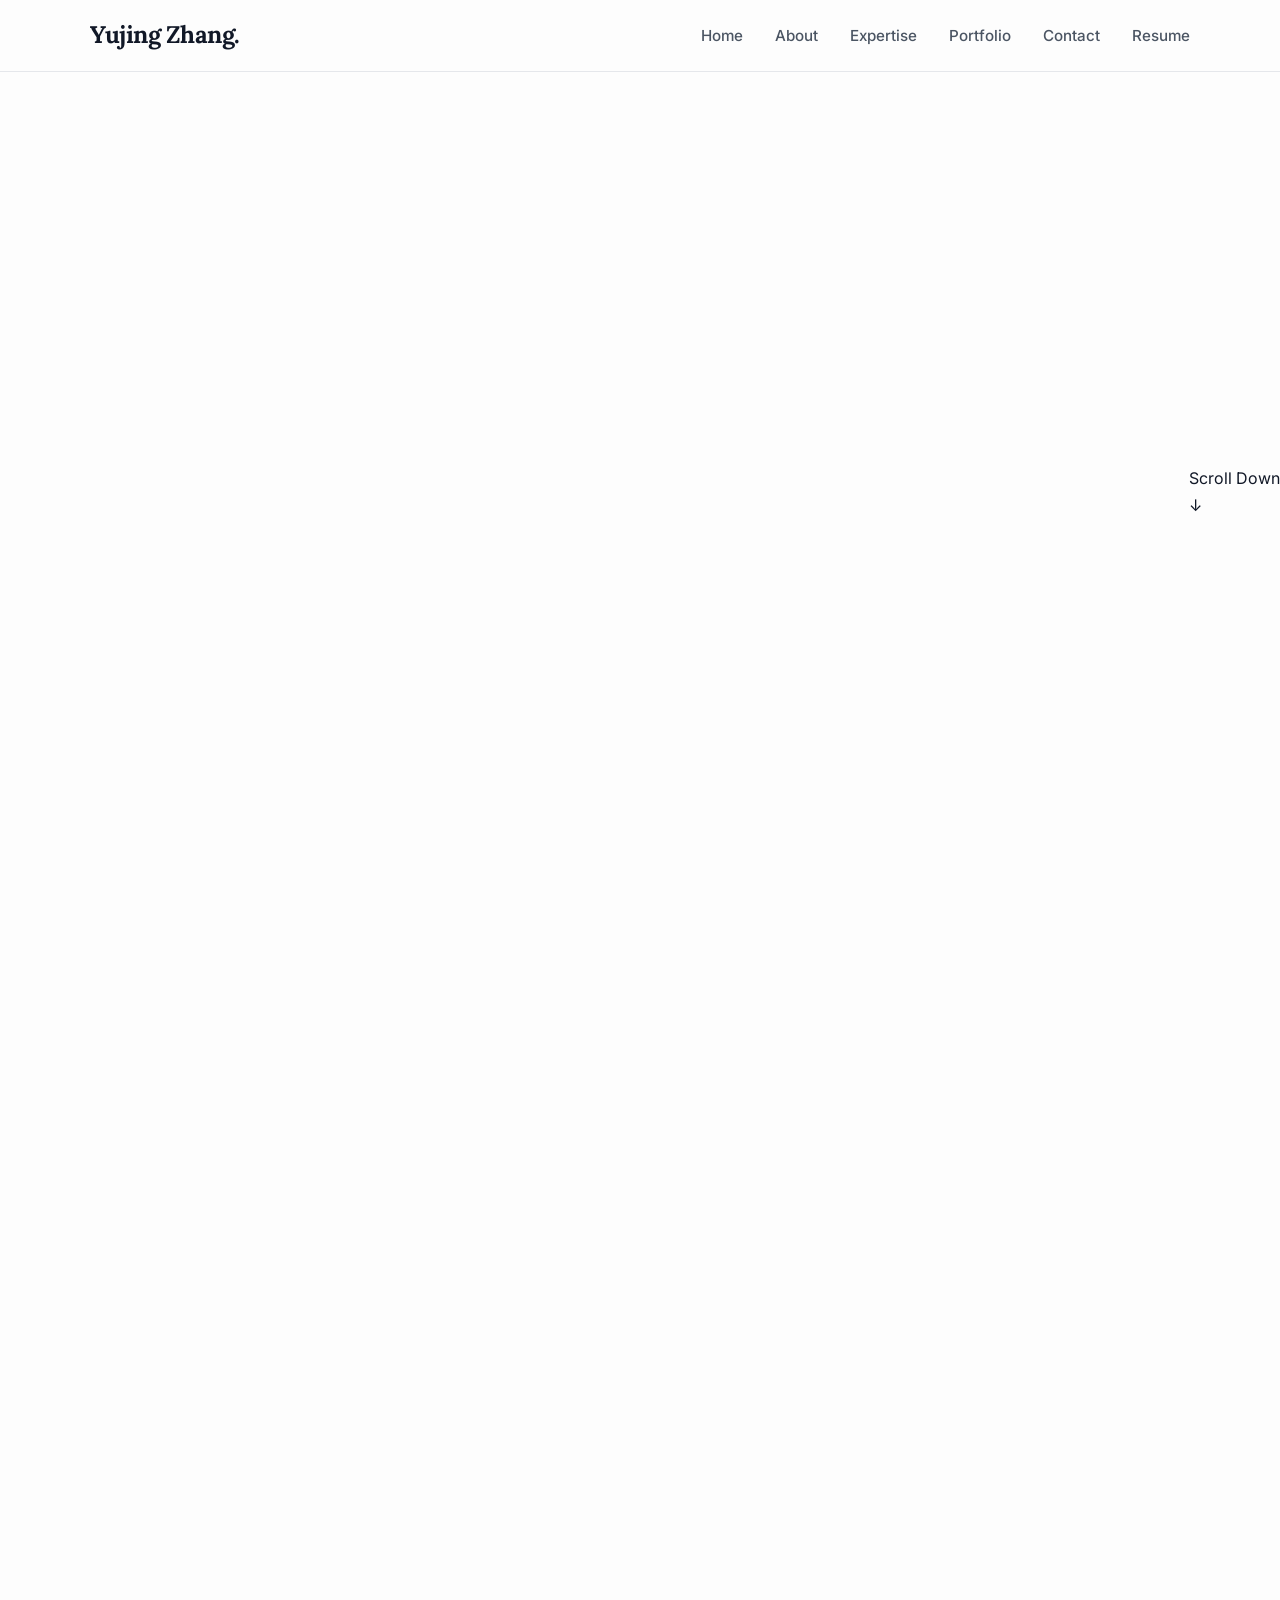
==== commit 6d6b8db3: "Update index.html" ====
--- a/index.html
+++ b/index.html
@@ -12,31 +12,34 @@
 <body>
     <nav class="navbar">
         <div class="nav-container">
-            <a href="index.html" class="logo">Yujing Zhang.</a>
+            <a href="#home" class="logo">Yujing Zhang.</a>
             <ul class="nav-menu">
                 <li><a href="#home">Home</a></li>
                 <li><a href="#about">About</a></li>
                 <li><a href="#expertise">Expertise</a></li>
-                <li><a href="#experience">Experience</a></li>
-                <li><a href="#portfolio">Work</a></li>
-                <li><a href="contact.html">Contact</a></li>
+                <li><a href="#portfolio">Portfolio</a></li>
+                <li><a href="#contact">Contact</a></li>
                 <li><a href="1%20Yujing%20Zhang%20CV%20Academic.pdf" target="_blank" class="nav-resume">Resume</a></li>
             </ul>
         </div>
     </nav>
 
-    <section id="home" class="hero fade-in">
-        <div class="container">
-            <h1 class="hero-title">Designing Meaningful<br>Learning Experiences</h1>
+    <section id="home" class="hero">
+        <div class="container hero-content fade-in">
+            <h1 class="hero-title">Designing Meaningful Learning Experiences</h1>
             <p class="hero-subtitle">Instructional Designer | Learning Strategist | EdTech Specialist</p>
-            <div>
+            <div class="hero-cta">
                 <a href="#portfolio" class="btn-primary">View My Work</a>
-                <a href="contact.html" class="btn-secondary">Get In Touch</a>
-            </div>
-        </div>
-    </section>
-
-    <section id="about" class="fade-in">
+                <a href="#contact" class="btn-secondary">Get In Touch</a>
+            </div>
+        </div>
+        <div class="scroll-indicator">
+            <span>Scroll Down</span>
+            <div class="scroll-arrow">↓</div>
+        </div>
+    </section>
+
+    <section id="about" class="about-section fade-in">
         <div class="container">
             <h2 class="section-title">About Me</h2>
             <div class="about-content">
@@ -45,15 +48,164 @@
                 </div>
                 <div class="about-text">
                     <p class="lead">
-                        I am an instructional designer and researcher passionate about using generative AI to create inclusive and accessible learning experiences for global audiences.
+                        I am an instructional designer and researcher passionate about using generative AI
+                        to create inclusive and accessible learning experiences for global audiences.
                     </p>
                     <p>
-                        With a multidimensional background spanning academic research, EdTech product development, and global non-profits across the U.S. and China, I specialize in bridging pedagogical theory with emerging technology. My experience ranges from optimizing MOOC operations and K-12 products to designing AI-integrated curricula for adult learners. I combine rigorous user research with data-driven instructional design to build scalable, inclusive learning ecosystems that drive engagement and performance.
+                        With a multidimensional background spanning academic research, 
+                        EdTech product development, and global non-profits across the U.S. and China,
+                        I specialize in bridging pedagogical theory with emerging technology.
+                        My experience ranges from optimizing MOOC operations and K-12 products 
+                        to designing AI-integrated curricula for adult learners. 
+                        I combine rigorous user research with data-driven instructional design 
+                        to build scalable, inclusive learning ecosystems that drive engagement and performance.
                     </p>
                     <p>
-                        I believe AI is not a replacement for human connection, but a bridge to overcome resource barriers and dismantle educational inequality. I strive to leverage technology to democratize access to high-quality learning for all.
+                        I believe AI is not a replacement for human connection,
+                        but a bridge to overcome resource barriers and dismantle educational inequality. 
+                        I strive to leverage technology to democratize access to high-quality learning for all.
                     </p>
-                    <a href="1%20Yujing%20Zhang%20CV%20Academic.pdf" target="_blank" class="btn-primary" style="margin-top: 20px;">View My Resume</a>
+                    <a href="1%20Yujing%20Zhang%20CV%20Academic.pdf" target="_blank" class="btn-outline">View My Resume</a>
+                </div>
+            </div>
+        </div>
+    </section>
+
+    <section class="experience-section fade-in">
+        <div class="container">
+            <h2 class="section-subtitle">Professional Experience</h2>
+            <div class="timeline">
+                <div class="timeline-item">
+                    <div class="timeline-dot"></div>
+                    <div class="experience-card">
+                        <span class="time-tag">Aug 2025 – Present</span>
+                        <h3 class="job-title">Instructional Design & EdTech Intern</h3>
+                        <div class="company-name">People Powered</div>
+                        <ul class="experience-list">
+                            <li>Administer TalentLMS platform and support the design of user-centered learning experiences for the "Climate" program</li>
+                            <li>Revitalize curriculum content for nine core sessions based on user feedback and learning analytics</li>
+                            <li>Collaborate with cross-functional teams to enhance platform usability and learner engagement</li>
+                        </ul>
+                    </div>
+                </div>
+
+                <div class="timeline-item">
+                    <div class="timeline-dot"></div>
+                    <div class="experience-card">
+                        <span class="time-tag">Aug 2024 – Nov 2025</span>
+                        <h3 class="job-title">Graduate Research Assistant — GenAI in Collaborative Learning</h3>
+                        <div class="company-name">School of Education, UNC-Chapel Hill</div>
+                        <ul class="experience-list">
+                            <li>Co-authored research on human-AI interaction in collaborative learning, with implications for UX design in educational tools</li>
+                            <li>Prototyped transparency features (e.g., "Model Cards") to support critical evaluation of AI outputs</li>
+                            <li>Facilitated focus groups and conducted thematic analysis on user transcripts to inform product design decisions</li>
+                        </ul>
+                    </div>
+                </div>
+
+                <div class="timeline-item">
+                    <div class="timeline-dot"></div>
+                    <div class="experience-card">
+                        <span class="time-tag">Feb 2023 – Jun 2023</span>
+                        <h3 class="job-title">Product Intern</h3>
+                        <div class="company-name">Tomorrow Advancing Life (TAL)</div>
+                        <ul class="experience-list">
+                            <li>Collaborated with cross-functional teams to launch K-12 digital and physical learning products</li>
+                            <li>Contributed to product requirement documentation and user journey mapping</li>
+                            <li>Analyzed user behavior to inform product iterations and feature prioritization</li>
+                        </ul>
+                    </div>
+                </div>
+
+                <div class="timeline-item">
+                    <div class="timeline-dot"></div>
+                    <div class="experience-card">
+                        <span class="time-tag">Jun 2022 – Aug 2022</span>
+                        <h3 class="job-title">New Media Operation Intern</h3>
+                        <div class="company-name">Xuetang Online Technology (MOOC)</div>
+                        <ul class="experience-list">
+                            <li>Analyzed platform metrics and user feedback to identify content gaps and usability issues</li>
+                            <li>Supported content iteration and interface improvements based on user insights</li>
+                            <li>Collaborated with design and content teams to enhance user engagement</li>
+                        </ul>
+                    </div>
+                </div>
+            </div>
+
+            <h2 class="section-subtitle">Academic Projects & Research</h2>
+            <div class="timeline">
+                <div class="timeline-item">
+                    <div class="timeline-dot"></div>
+                    <div class="experience-card">
+                        <span class="time-tag">Aug 2024 – Nov 2025</span>
+                        <h3 class="job-title">"Contextualizing Trust" — Human-LLM Interaction Study</h3>
+                        <ul class="experience-list">
+                            <li>Investigated user trust and transparency in AI-mediated learning environments</li>
+                            <li>Designed and tested prototype features to support learner autonomy and critical thinking</li>
+                            <li>Presented findings to interdisciplinary audiences, contributing to product-informed research</li>
+                        </ul>
+                    </div>
+                </div>
+
+                <div class="timeline-item">
+                    <div class="timeline-dot"></div>
+                    <div class="experience-card">
+                        <span class="time-tag">Dec 2021 – Dec 2022</span>
+                        <h3 class="job-title">"Interpreting Subjects and Text Boundaries" — Independent Research</h3>
+                        <div class="company-name">Beijing Normal University</div>
+                        <ul class="experience-list">
+                            <li>Explored interpretive frameworks in secondary school reading instruction</li>
+                            <li>Analyzed pedagogical models from student, teacher, and policy perspectives</li>
+                            <li>Developed foundational understanding of learner-centered design and curriculum analysis</li>
+                        </ul>
+                    </div>
+                </div>
+            </div>
+
+            <h2 class="section-subtitle">Tutoring & Teaching</h2>
+            <div class="timeline">
+                <div class="timeline-item">
+                    <div class="timeline-dot"></div>
+                    <div class="experience-card">
+                        <span class="time-tag">Nov 2023 – Oct 2024</span>
+                        <h3 class="job-title">English Tutor (Online)</h3>
+                        <ul class="experience-list">
+                            <li>Designed personalized learning plans for 9 students preparing for the TOEFL exam</li>
+                            <li>Used diagnostic data to tailor instruction and improve learning outcomes</li>
+                            <li>Developed intuitive learning materials and tracked user progress over time</li>
+                        </ul>
+                    </div>
+                </div>
+
+                <div class="timeline-item">
+                    <div class="timeline-dot"></div>
+                    <div class="experience-card">
+                        <span class="time-tag">Jun 2023 – Aug 2023</span>
+                        <h3 class="job-title">Teaching Assistant</h3>
+                        <div class="company-name">St. Anthony School, Oakland, CA</div>
+                        <ul class="experience-list">
+                            <li>Facilitated group lessons and interactive activities for culturally diverse students</li>
+                            <li>Adapted teaching strategies to individual learning styles and strengths</li>
+                            <li>Supported student engagement through inclusive practices</li>
+                        </ul>
+                    </div>
+                </div>
+            </div>
+
+            <h2 class="section-subtitle">Leadership & Extracurricular</h2>
+            <div class="timeline">
+                <div class="timeline-item">
+                    <div class="timeline-dot"></div>
+                    <div class="experience-card">
+                        <span class="time-tag">Sep 2021 – Sep 2022</span>
+                        <h3 class="job-title">Director of Publicity Department</h3>
+                        <div class="company-name">Student Union, Beijing Normal University</div>
+                        <ul class="experience-list">
+                            <li>Led a design team to create 10+ promotional assets for the "Master of Literature" program</li>
+                            <li>Managed end-to-end visual design and branding for campus events</li>
+                            <li>Increased audience engagement by 2x through targeted content strategy</li>
+                        </ul>
+                    </div>
                 </div>
             </div>
         </div>
@@ -71,7 +223,7 @@
                 <div class="expertise-card">
                     <div class="expertise-icon">💻</div>
                     <h3>AI Product Prototyping</h3>
-                    <p>Prototyping AI-powered platforms for career development and job seeking, and leveraging GenAI tools like ElevenLabs for scalable content creation and class projects.</p>
+                    <p>Prototyping AI-powered platforms for career development and job seeking, and leveraging GenAI tools like ElevenLabs for scalable content creation  and class projects.</p>
                 </div>
                 <div class="expertise-card">
                     <div class="expertise-icon">🎯</div>
@@ -81,7 +233,7 @@
                 <div class="expertise-card">
                     <div class="expertise-icon">🎨</div>
                     <h3>Visual Design</h3>
-                    <p>Creating high-fidelity prototypes in Figma and engaging promotional posters in Photoshop to deliver intuitive, accessible learning interfaces and class projects.</p>
+                    <p>Creating high-fidelity prototypes in Figma and engaging promotional posters in Photoshop to deliver intuitive, accessible learning interfaces  and class projects.</p>
                 </div>
                 <div class="expertise-card">
                     <div class="expertise-icon">📊</div>
@@ -95,8 +247,8 @@
                 </div>
             </div>
 
-            <div class="skills-section" style="margin-top: 60px;">
-                <h3 style="margin-bottom: 20px; font-size: 1.5rem;">Tools & Technologies</h3>
+            <div class="skills-section">
+                <h3 class="subsection-title">Tools & Technologies</h3>
                 <div class="skills-list">
                     <span class="skill-tag">Figma Prototyping</span>
                     <span class="skill-tag">Generative AI Integration</span>
@@ -113,153 +265,13 @@
         </div>
     </section>
 
-    <section id="experience" class="experience-section fade-in">
-        <div class="container">
-            <h2 class="section-title">Experience</h2>
-            
-            <h3 class="timeline-category">Professional Experience</h3>
-            <div class="timeline">
-                <div class="timeline-item">
-                    <div class="timeline-dot"></div>
-                    <div class="experience-card">
-                        <span class="time-tag">Aug 2025 – Present</span>
-                        <h3 class="job-title">Instructional Design & EdTech Intern</h3>
-                        <div class="company-name">People Powered</div>
-                        <ul class="experience-list">
-                            <li>Administer TalentLMS platform and support the design of user-centered learning experiences for the "Climate" program</li>
-                            <li>Revitalize curriculum content for nine core sessions based on user feedback and learning analytics</li>
-                            <li>Collaborate with cross-functional teams to enhance platform usability and learner engagement</li>
-                        </ul>
-                    </div>
-                </div>
-
-                <div class="timeline-item">
-                    <div class="timeline-dot"></div>
-                    <div class="experience-card">
-                        <span class="time-tag">Aug 2024 – Nov 2025</span>
-                        <h3 class="job-title">Graduate Research Assistant — GenAI in Collaborative Learning</h3>
-                        <div class="company-name">School of Education, UNC-Chapel Hill</div>
-                        <ul class="experience-list">
-                            <li>Co-authored research on human-AI interaction in collaborative learning, with implications for UX design in educational tools</li>
-                            <li>Prototyped transparency features (e.g., "Model Cards") to support critical evaluation of AI outputs</li>
-                            <li>Facilitated focus groups and conducted thematic analysis on user transcripts to inform product design decisions</li>
-                        </ul>
-                    </div>
-                </div>
-
-                <div class="timeline-item">
-                    <div class="timeline-dot"></div>
-                    <div class="experience-card">
-                        <span class="time-tag">Feb 2023 – Jun 2023</span>
-                        <h3 class="job-title">Product Intern</h3>
-                        <div class="company-name">Tomorrow Advancing Life (TAL)</div>
-                        <ul class="experience-list">
-                            <li>Collaborated with cross-functional teams to launch K-12 digital and physical learning products</li>
-                            <li>Contributed to product requirement documentation and user journey mapping</li>
-                            <li>Analyzed user behavior to inform product iterations and feature prioritization</li>
-                        </ul>
-                    </div>
-                </div>
-
-                <div class="timeline-item">
-                    <div class="timeline-dot"></div>
-                    <div class="experience-card">
-                        <span class="time-tag">Jun 2022 – Aug 2022</span>
-                        <h3 class="job-title">New Media Operation Intern</h3>
-                        <div class="company-name">Xuetang Online Technology (MOOC)</div>
-                        <ul class="experience-list">
-                            <li>Analyzed platform metrics and user feedback to identify content gaps and usability issues</li>
-                            <li>Supported content iteration and interface improvements based on user insights</li>
-                            <li>Collaborated with design and content teams to enhance user engagement</li>
-                        </ul>
-                    </div>
-                </div>
-            </div>
-
-            <h3 class="timeline-category">Academic Projects & Research</h3>
-            <div class="timeline">
-                <div class="timeline-item">
-                    <div class="timeline-dot"></div>
-                    <div class="experience-card">
-                        <span class="time-tag">Aug 2024 – Nov 2025</span>
-                        <h3 class="job-title">"Contextualizing Trust" — Human-LLM Interaction Study</h3>
-                        <ul class="experience-list">
-                            <li>Investigated user trust and transparency in AI-mediated learning environments</li>
-                            <li>Designed and tested prototype features to support learner autonomy and critical thinking</li>
-                            <li>Presented findings to interdisciplinary audiences, contributing to product-informed research</li>
-                        </ul>
-                    </div>
-                </div>
-
-                <div class="timeline-item">
-                    <div class="timeline-dot"></div>
-                    <div class="experience-card">
-                        <span class="time-tag">Dec 2021 – Dec 2022</span>
-                        <h3 class="job-title">"Interpreting Subjects and Text Boundaries"</h3>
-                        <div class="company-name">Beijing Normal University</div>
-                        <ul class="experience-list">
-                            <li>Explored interpretive frameworks in secondary school reading instruction</li>
-                            <li>Analyzed pedagogical models from student, teacher, and policy perspectives</li>
-                            <li>Developed foundational understanding of learner-centered design and curriculum analysis</li>
-                        </ul>
-                    </div>
-                </div>
-            </div>
-
-            <h3 class="timeline-category">Tutoring & Teaching</h3>
-            <div class="timeline">
-                <div class="timeline-item">
-                    <div class="timeline-dot"></div>
-                    <div class="experience-card">
-                        <span class="time-tag">Nov 2023 – Oct 2024</span>
-                        <h3 class="job-title">English Tutor (Online)</h3>
-                        <ul class="experience-list">
-                            <li>Designed personalized learning plans for 9 students preparing for the TOEFL exam</li>
-                            <li>Used diagnostic data to tailor instruction and improve learning outcomes</li>
-                            <li>Developed intuitive learning materials and tracked user progress over time</li>
-                        </ul>
-                    </div>
-                </div>
-
-                <div class="timeline-item">
-                    <div class="timeline-dot"></div>
-                    <div class="experience-card">
-                        <span class="time-tag">Jun 2023 – Aug 2023</span>
-                        <h3 class="job-title">Teaching Assistant</h3>
-                        <div class="company-name">St. Anthony School, Oakland, CA</div>
-                        <ul class="experience-list">
-                            <li>Facilitated group lessons and interactive activities for culturally diverse students</li>
-                            <li>Adapted teaching strategies to individual learning styles and strengths</li>
-                            <li>Supported student engagement through inclusive practices</li>
-                        </ul>
-                    </div>
-                </div>
-            </div>
-
-            <h3 class="timeline-category">Leadership & Extracurricular</h3>
-            <div class="timeline">
-                <div class="timeline-item">
-                    <div class="timeline-dot"></div>
-                    <div class="experience-card">
-                        <span class="time-tag">Sep 2021 – Sep 2022</span>
-                        <h3 class="job-title">Director of Publicity Department</h3>
-                        <div class="company-name">Student Union, Beijing Normal University</div>
-                        <ul class="experience-list">
-                            <li>Led a design team to create 10+ promotional assets for the "Master of Literature" program</li>
-                            <li>Managed end-to-end visual design and branding for campus events</li>
-                            <li>Increased audience engagement by 2x through targeted content strategy</li>
-                        </ul>
-                    </div>
-                </div>
-            </div>
-        </div>
-    </section>
-
-    <section id="portfolio" class="fade-in">
+    <section id="portfolio" class="portfolio-section fade-in">
         <div class="container">
             <h2 class="section-title">Featured Projects</h2>
-            <p style="margin-bottom: 40px; color: var(--text-muted);">A selection of learning experiences I've designed across various contexts and platforms.</p>
-            
+            <p class="section-description">
+                A selection of learning experiences I've designed across various contexts and platforms
+            </p>
+
             <div class="portfolio-grid">
                 <article class="portfolio-item">
                     <div class="portfolio-image">
@@ -268,9 +280,12 @@
                         </a>
                     </div>
                     <div class="portfolio-content">
+                        <h3>AIgnite Onboarding</h3>
                         <p class="project-type">E-Learning | Corporate Training</p>
-                        <h3>AIgnite Onboarding</h3>
-                        <p>An AI-powered onboarding ecosystem that transforms traditional training into immersive simulations. Features mixed-reality scenarios, gamified skill assessments, and collaborative hubs.</p>
+                        <p class="project-description">
+                            An AI-powered onboarding ecosystem that transforms traditional training into immersive simulations.  
+                            Features mixed-reality scenarios, gamified skill assessments, and collaborative hubs.
+                        </p>
                         <div class="project-tags">
                             <span>AI Integration</span><span>Simulation</span><span>Adaptive Learning</span>
                         </div>
@@ -284,9 +299,12 @@
                         </a>
                     </div>
                     <div class="portfolio-content">
+                        <h3>CoSkill Platform</h3>
                         <p class="project-type">EDTECH PRODUCT | UX DESIGN</p>
-                        <h3>CoSkill Platform</h3>
-                        <p>A collaborative learning platform connecting job seekers with complementary skills. Uses AI matching to bridge technical and soft skill gaps through team-based experiences.</p>
+                        <p class="project-description">
+                            A collaborative learning platform connecting job seekers with complementary skills. 
+                            Uses AI matching to bridge technical and soft skill gaps through team-based experiences.
+                        </p>
                         <div class="project-tags">
                             <span>Product Design</span><span>AI Matching</span><span>Social Learning</span>
                         </div>
@@ -300,9 +318,12 @@
                         </a>
                     </div>
                     <div class="portfolio-content">
+                        <h3>Climate Democracy Accelerator</h3>
                         <p class="project-type">INSTRUCTIONAL DESIGN | LMS OPS</p>
-                        <h3>Climate Democracy Accelerator</h3>
-                        <p>Managed the end-to-end delivery of a global learning program on TalentLMS. Structured complex course sessions with global case studies and iterated content based on learner data.</p>
+                        <p class="project-description">
+                            Managed the end-to-end delivery of a global learning program on TalentLMS. 
+                            Structured complex course sessions with global case studies and iterated content based on learner data.
+                        </p>
                         <div class="project-tags">
                             <span>TalentLMS</span><span>Data-Driven Iteration</span><span>Curriculum Dev</span>
                         </div>
@@ -316,7 +337,47 @@
                         </a>
                     </div>
                     <div class="portfolio-content">
+                        <h3>TAL Learning Ecosystem</h3>
                         <p class="project-type">EDTECH PRODUCT | CONTENT STRATEGY</p>
-                        <h3>TAL Learning Ecosystem</h3>
-                        <p>Managed the development of K-12 digital language products and the end-to-end production of instructional ecosystems. Coordinated the delivery of interactive courseware and supplementary materials.<br><br><em><small>Note: Due to confidentiality, project links are not publicly shareable.</small></em></p>
-                        <div class="project
+                        <p class="project-description">
+                            Managed the development of K-12 digital language products and the end-to-end production of instructional ecosystems. 
+                            Coordinated the delivery of interactive courseware and supplementary materials.
+                            <br><br><em><small>Note: Due to confidentiality, project links are not publicly shareable.</small></em>
+                        </p>
+                        <div class="project-tags">
+                            <span>Product Delivery</span><span>K-12 Education</span><span>Content Strategy</span>
+                        </div>
+                    </div>
+                </article>
+
+                <article class="portfolio-item">
+                    <div class="portfolio-image">
+                        <a href="https://www.figma.com/board/ObqTQMt9UUmsvZyi3g7I5Z/AI-Peer-Feedback-Trust?node-id=0-1&t=9L8syUDfDci8VB2z-1" target="_blank">
+                            <img src="RA.png" alt="GenAI Research Preview">
+                        </a>
+                    </div>
+                    <div class="portfolio-content">
+                        <h3>GenAI Transparency Research</h3>
+                        <p class="project-type">UX RESEARCH | ACADEMIC STUDY</p>
+                        <p class="project-description">
+                            Designed "Model Cards" prototypes to help students critically evaluate AI outputs. 
+                            Conducted focus groups to identify factors driving the adoption of trust-based AI tools.
+                        </p>
+                        <div class="project-tags">
+                            <span>User Research</span><span>GenAI</span><span>Focus Groups</span>
+                        </div>
+                    </div>
+                </article>
+            </div>
+        </div>
+    </section>
+
+    <section id="contact" class="contact-section fade-in">
+        <div class="container">
+            <h2 class="section-title">Let's Connect</h2>
+            <p class="section-description">
+                Interested in collaborating or have a project in mind? I'd love to hear from you.
+            </p>
+
+            <div class="contact-content">
+                <div class="contact-info">
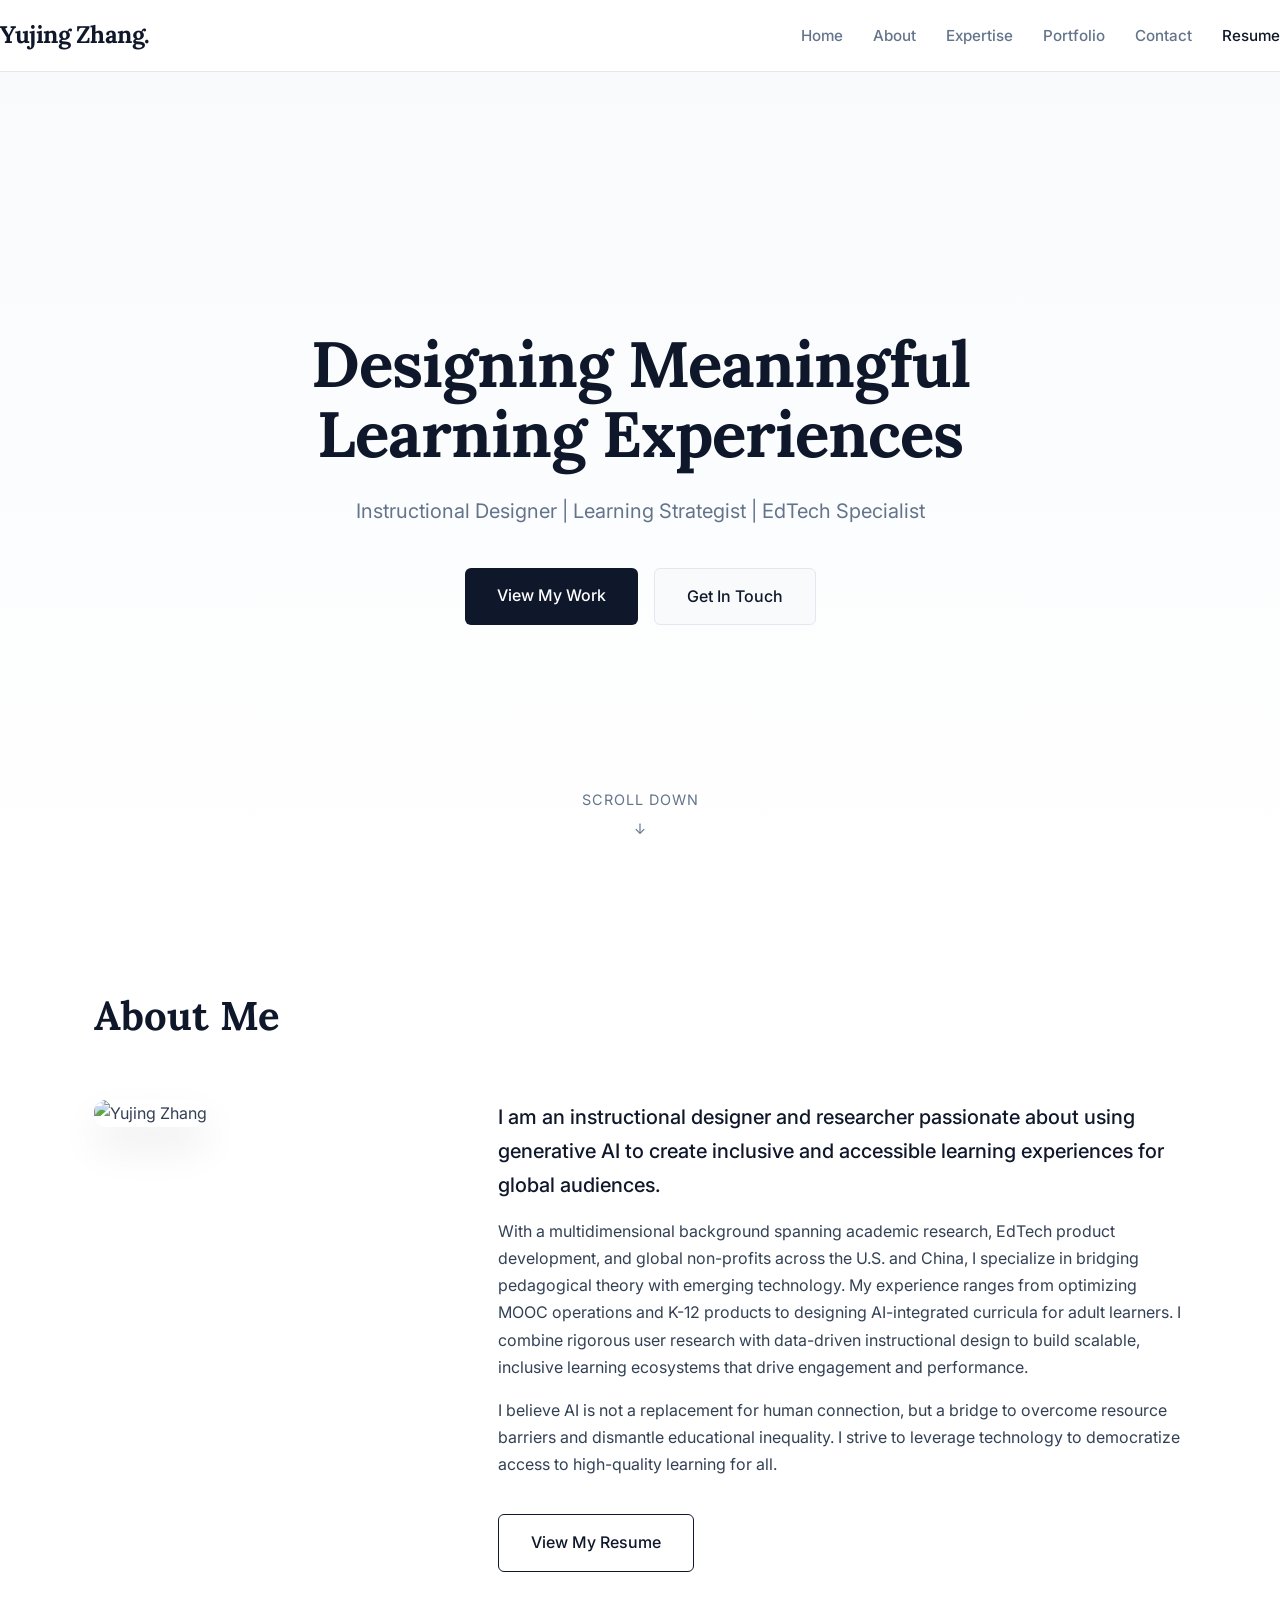
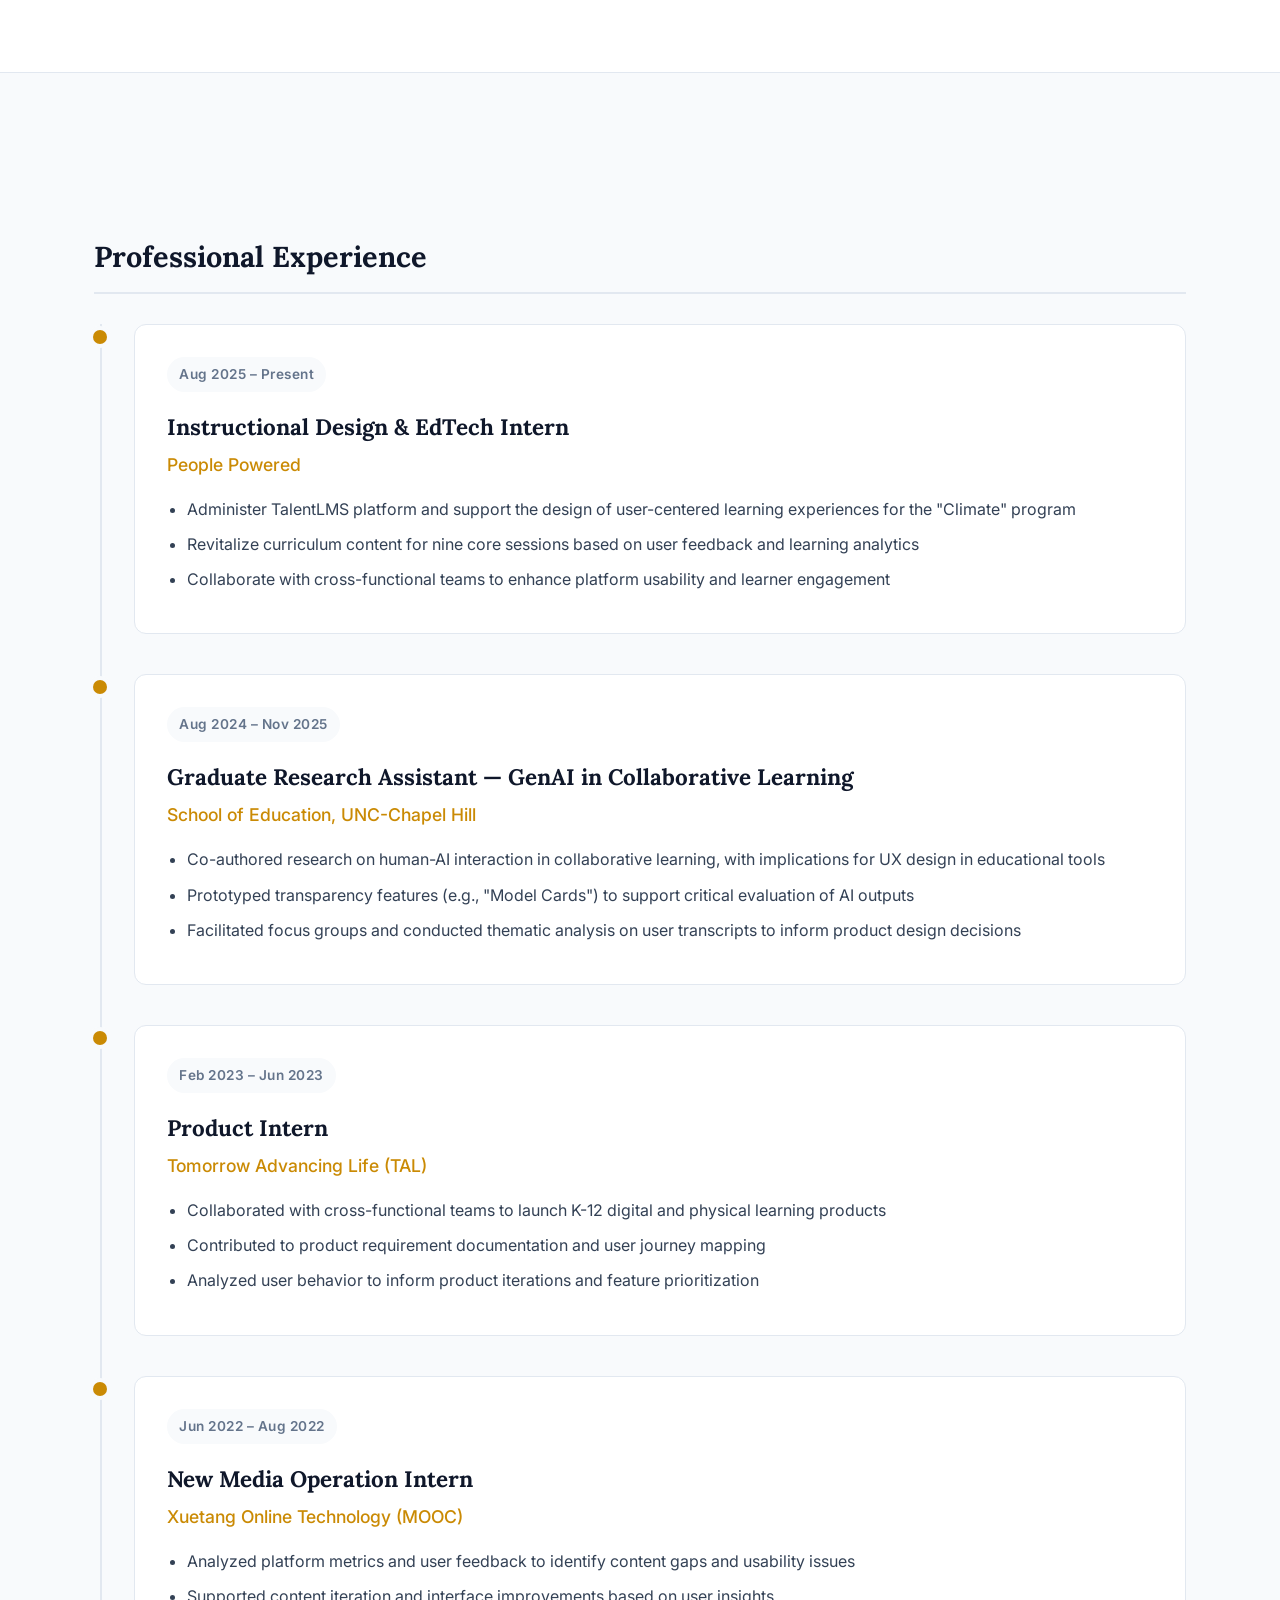
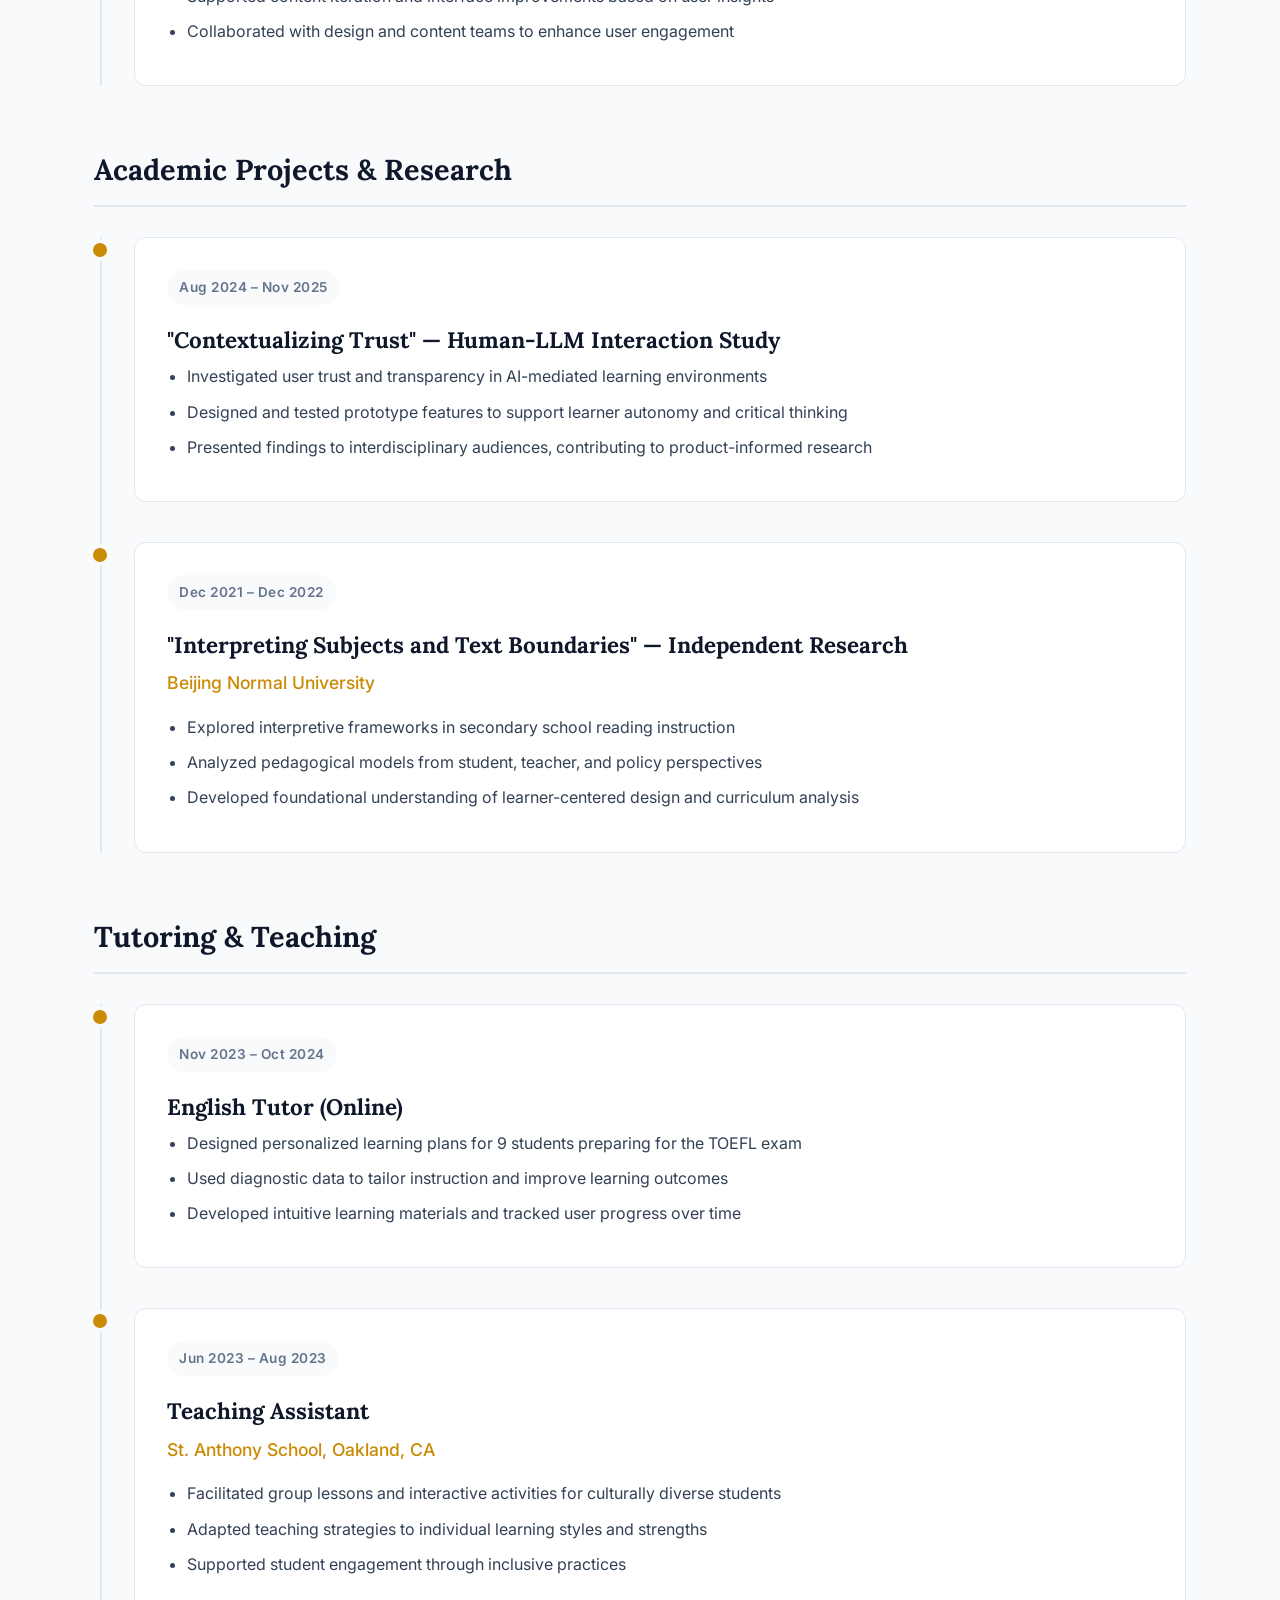
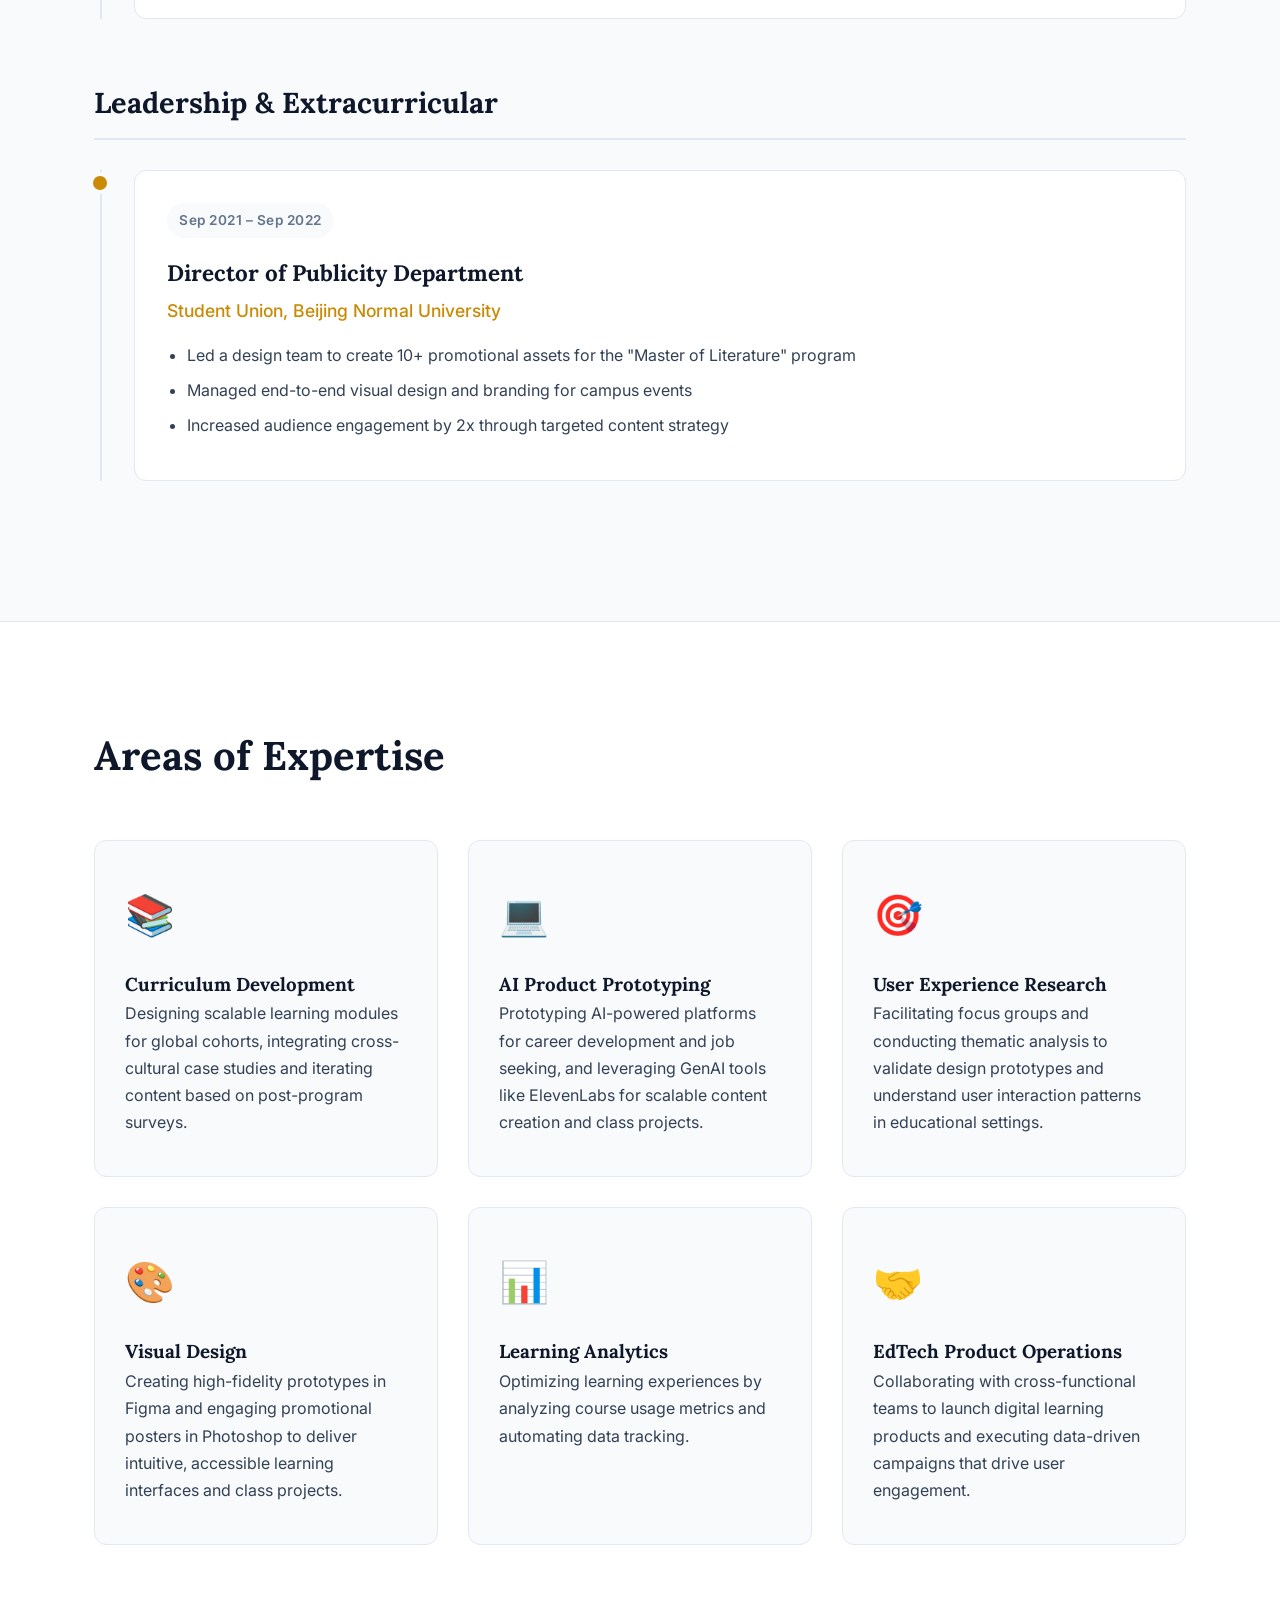
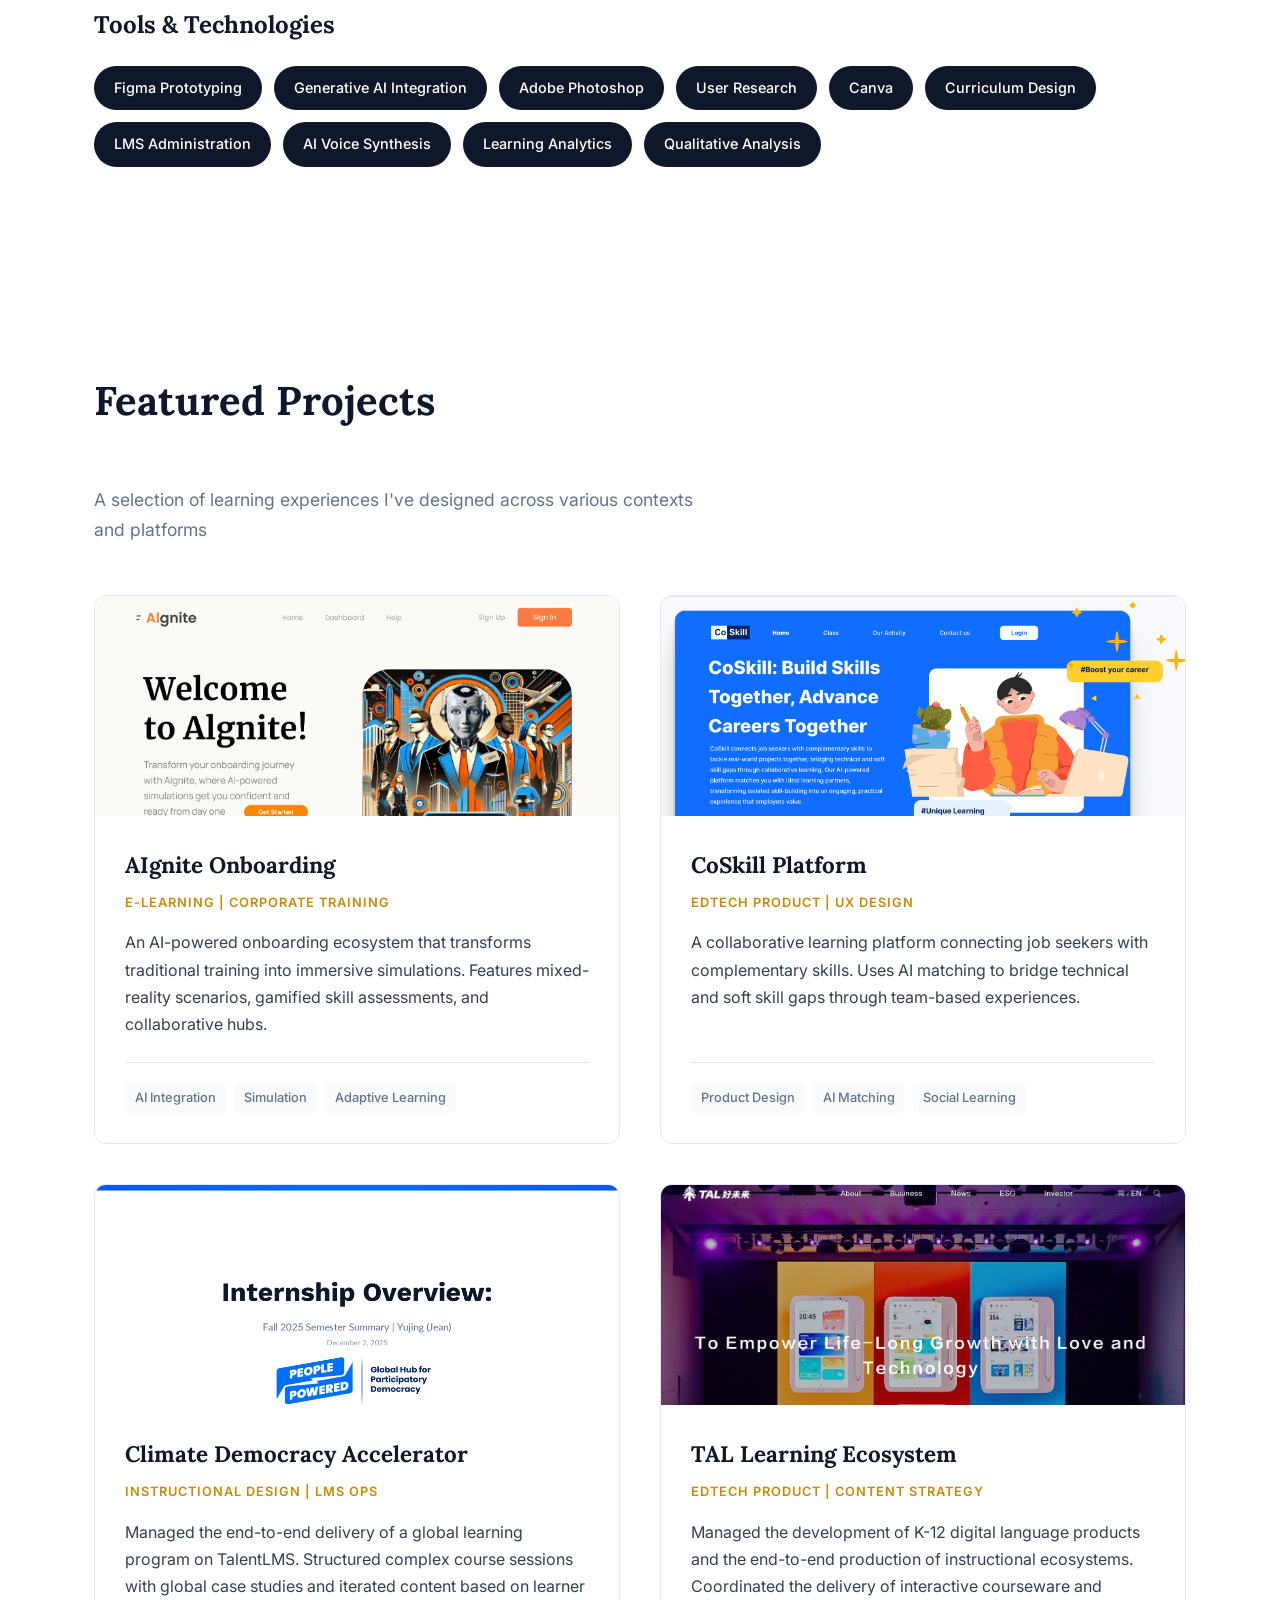
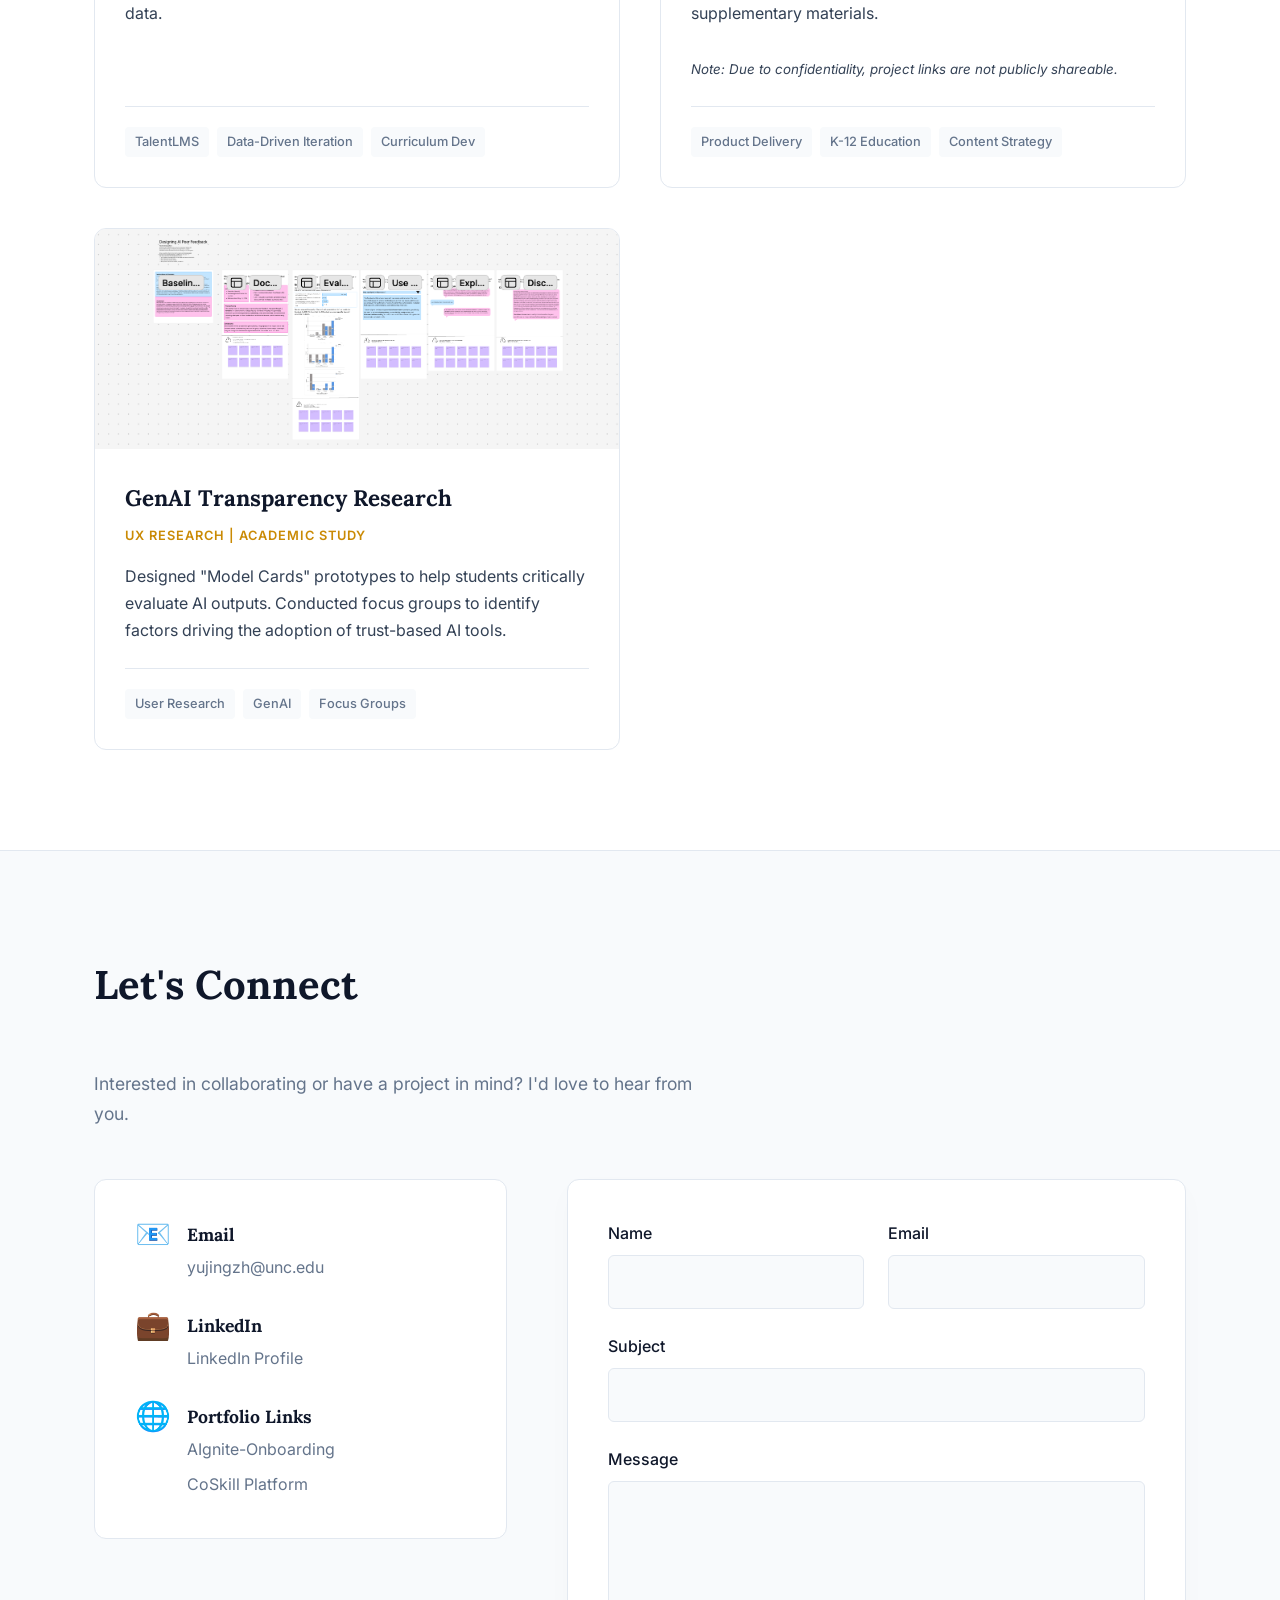
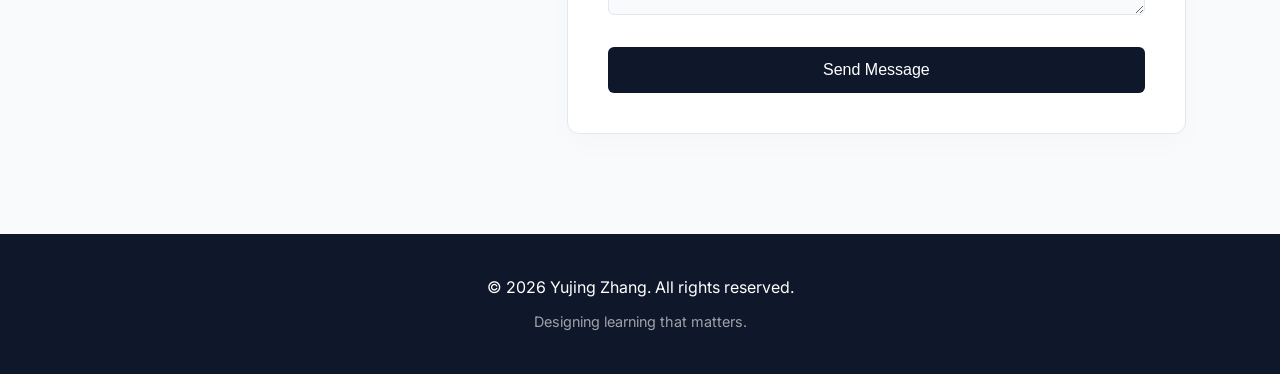
==== commit 44a98d01: "Update index.html" ====
--- a/index.html
+++ b/index.html
@@ -25,7 +25,7 @@
     </nav>
 
     <section id="home" class="hero">
-        <div class="container hero-content fade-in">
+        <div class="container hero-content">
             <h1 class="hero-title">Designing Meaningful Learning Experiences</h1>
             <p class="hero-subtitle">Instructional Designer | Learning Strategist | EdTech Specialist</p>
             <div class="hero-cta">
@@ -223,7 +223,7 @@
                 <div class="expertise-card">
                     <div class="expertise-icon">💻</div>
                     <h3>AI Product Prototyping</h3>
-                    <p>Prototyping AI-powered platforms for career development and job seeking, and leveraging GenAI tools like ElevenLabs for scalable content creation  and class projects.</p>
+                    <p>Prototyping AI-powered platforms for career development and job seeking, and leveraging GenAI tools like ElevenLabs for scalable content creation and class projects.</p>
                 </div>
                 <div class="expertise-card">
                     <div class="expertise-icon">🎯</div>
@@ -233,7 +233,7 @@
                 <div class="expertise-card">
                     <div class="expertise-icon">🎨</div>
                     <h3>Visual Design</h3>
-                    <p>Creating high-fidelity prototypes in Figma and engaging promotional posters in Photoshop to deliver intuitive, accessible learning interfaces  and class projects.</p>
+                    <p>Creating high-fidelity prototypes in Figma and engaging promotional posters in Photoshop to deliver intuitive, accessible learning interfaces and class projects.</p>
                 </div>
                 <div class="expertise-card">
                     <div class="expertise-icon">📊</div>
@@ -381,3 +381,83 @@
 
             <div class="contact-content">
                 <div class="contact-info">
+                    <div class="contact-method">
+                        <span class="contact-icon">📧</span>
+                        <div>
+                            <h4>Email</h4>
+                            <a href="mailto:yujingzh@unc.edu">yujingzh@unc.edu</a>
+                        </div>
+                    </div>
+                    <div class="contact-method">
+                        <span class="contact-icon">💼</span>
+                        <div>
+                            <h4>LinkedIn</h4>
+                            <a href="https://www.linkedin.com/in/yujingzhang233" target="_blank">LinkedIn Profile</a>
+                        </div>
+                    </div>
+                    <div class="contact-method">
+                        <span class="contact-icon">🌐</span>
+                        <div>
+                            <h4>Portfolio Links</h4>
+                            <div class="portfolio-links-vertical">
+                                <a href="https://www.figma.com/proto/IPwVsNekaGKlMUicKkFlYf/EDUC-590---AIgnite-Onboarding-Figma--Copy-?node-id=174-4&t=kibvzkXD0YvhcwhZ-1" target="_blank">AIgnite-Onboarding</a>
+                                <a href="https://www.figma.com/proto/z1ZxzwCrSdUa23uJxoK12V/CoSkill-Prototype?node-id=0-1&t=khvAR7GtYxwNEWoW-1" target="_blank">CoSkill Platform</a>
+                            </div>
+                        </div>
+                    </div>
+                </div>
+
+                <div class="contact-form-wrapper">
+                    <form class="contact-form" action="https://formspree.io/f/mgopppkq" method="POST">
+                        <div class="form-row">
+                            <div class="form-group">
+                                <label for="name">Name</label>
+                                <input type="text" id="name" name="name" required>
+                            </div>
+                            <div class="form-group">
+                                <label for="email">Email</label>
+                                <input type="email" id="email" name="email" required>
+                            </div>
+                        </div>
+                        <div class="form-group">
+                            <label for="subject">Subject</label>
+                            <input type="text" id="subject" name="subject" required>
+                        </div>
+                        <div class="form-group">
+                            <label for="message">Message</label>
+                            <textarea id="message" name="message" rows="5" required></textarea>
+                        </div>
+                        <button type="submit" class="btn-primary">Send Message</button>
+                    </form>
+                </div>
+            </div>
+        </div>
+    </section>
+
+    <footer class="footer">
+        <div class="container">
+            <p>&copy; 2026 Yujing Zhang. All rights reserved.</p>
+            <p class="footer-tagline">Designing learning that matters.</p>
+        </div>
+    </footer>
+
+    <script>
+        document.addEventListener("DOMContentLoaded", function() {
+            // 将 threshold 调低，保证元素稍微露头就会触发动画
+            const observerOptions = { threshold: 0.05, rootMargin: "0px 0px -50px 0px" };
+            const observer = new IntersectionObserver((entries, observer) => {
+                entries.forEach(entry => {
+                    if (entry.isIntersecting) {
+                        entry.target.classList.add('visible');
+                        observer.unobserve(entry.target);
+                    }
+                });
+            }, observerOptions);
+
+            document.querySelectorAll('.fade-in').forEach(section => {
+                observer.observe(section);
+            });
+        });
+    </script>
+</body>
+</html>
--- a/style.css
+++ b/style.css
@@ -1,371 +1,271 @@
-/* ---------------- 全局变量与基础设置 ---------------- */
+/* ==========================================================================
+   Base & Variables
+   ========================================================================== */
 :root {
-    --bg-primary: #FDFDFD;
-    --bg-secondary: #F3F4F6;
-    --text-main: #111827;
-    --text-muted: #4B5563;
-    --accent-dark: #1F2937;
-    --accent-light: #E5E7EB;
-    --transition: all 0.4s cubic-bezier(0.16, 1, 0.3, 1);
-}
-
-html {
+    --primary-color: #0f172a;     /* 深石板蓝，显得专业克制 */
+    --accent-color: #ca8a04;      /* 暗金色，点缀高级感 */
+    --bg-light: #f8fafc;          /* 柔和的灰白色背景 */
+    --text-main: #334155;
+    --text-light: #64748b;
+    --white: #ffffff;
+    --border-color: #e2e8f0;
+    --transition: all 0.3s ease;
+}
+
+* { margin: 0; padding: 0; box-sizing: border-box; }
+
+body {
+    font-family: 'Inter', sans-serif;
+    color: var(--text-main);
+    background-color: var(--white);
+    line-height: 1.7;
     scroll-behavior: smooth;
 }
 
-body {
-    margin: 0;
-    font-family: 'Inter', sans-serif;
-    background-color: var(--bg-primary);
-    color: var(--text-main);
-    line-height: 1.7;
-}
-
-h1, h2, h3, .logo {
+h1, h2, h3, h4, .logo {
     font-family: 'Lora', serif;
-    color: var(--text-main);
+    color: var(--primary-color);
 }
 
 .container {
-    max-width: 1100px;
+    max-width: 1140px;
     margin: 0 auto;
     padding: 0 24px;
 }
 
-/* ---------------- 导航栏 ---------------- */
+section { padding: 100px 0; }
+
+.section-title {
+    font-size: 2.5rem;
+    margin-bottom: 50px;
+    position: relative;
+}
+
+.section-subtitle {
+    font-size: 1.8rem;
+    color: var(--primary-color);
+    margin: 60px 0 30px 0;
+    padding-bottom: 10px;
+    border-bottom: 2px solid var(--border-color);
+}
+
+.section-description {
+    font-size: 1.1rem;
+    color: var(--text-light);
+    margin-bottom: 50px;
+    max-width: 600px;
+}
+
+/* ==========================================================================
+   Navigation
+   ========================================================================== */
 .navbar {
     position: sticky;
     top: 0;
-    background: rgba(253, 253, 253, 0.9);
+    background: rgba(255, 255, 255, 0.95);
     backdrop-filter: blur(10px);
+    border-bottom: 1px solid var(--border-color);
     z-index: 1000;
-    border-bottom: 1px solid var(--accent-light);
     padding: 15px 0;
 }
 
-.nav-container {
-    display: flex;
-    justify-content: space-between;
-    align-items: center;
-    max-width: 1100px;
-    margin: 0 auto;
-    padding: 0 24px;
-}
-
-.logo {
-    text-decoration: none;
-    font-size: 1.5rem;
-    font-weight: 700;
-    letter-spacing: -0.5px;
-}
-
-.nav-menu {
-    list-style: none;
-    display: flex;
-    gap: 32px;
-    margin: 0;
-    padding: 0;
-}
-
-.nav-menu a {
-    text-decoration: none;
-    color: var(--text-muted);
-    font-size: 0.95rem;
-    font-weight: 500;
-    transition: var(--transition);
-}
-
-.nav-menu a:hover {
-    color: var(--text-main);
-}
-
-/* ---------------- Hero Section ---------------- */
-.hero {
-    min-height: 80vh;
-    display: flex;
-    align-items: center;
-    padding-top: 60px;
-}
-
-.hero-title {
-    font-size: 3.5rem;
-    line-height: 1.2;
-    margin-bottom: 24px;
-    letter-spacing: -1px;
-}
-
-.hero-subtitle {
-    font-size: 1.25rem;
-    color: var(--text-muted);
-    margin-bottom: 40px;
-    max-width: 600px;
-}
-
-.btn-primary, .btn-secondary {
+.nav-container { display: flex; justify-content: space-between; align-items: center; }
+
+.logo { font-size: 1.5rem; text-decoration: none; font-weight: 700; letter-spacing: -0.5px; }
+
+.nav-menu { display: flex; list-style: none; gap: 30px; align-items: center; }
+.nav-menu a { text-decoration: none; color: var(--text-light); font-weight: 500; font-size: 0.95rem; transition: var(--transition); }
+.nav-menu a:hover, .nav-menu a.nav-resume { color: var(--primary-color); }
+
+/* ==========================================================================
+   Buttons
+   ========================================================================== */
+.btn-primary, .btn-secondary, .btn-outline {
     display: inline-block;
-    padding: 14px 28px;
+    padding: 14px 32px;
     border-radius: 6px;
     text-decoration: none;
     font-weight: 500;
     transition: var(--transition);
-}
-
-.btn-primary {
-    background-color: var(--accent-dark);
-    color: white;
-    margin-right: 16px;
-}
-
-.btn-primary:hover {
-    background-color: #000;
-    transform: translateY(-2px);
-    box-shadow: 0 10px 20px rgba(0,0,0,0.1);
-}
-
-.btn-secondary {
-    border: 1px solid var(--accent-light);
-    color: var(--text-main);
-}
-
-.btn-secondary:hover {
-    border-color: var(--text-main);
-}
-
-/* ---------------- 模块通用 ---------------- */
-section {
-    padding: 100px 0;
-}
-
-.section-title {
-    font-size: 2.5rem;
-    margin-bottom: 60px;
+    border: none;
+    cursor: pointer;
+    font-size: 1rem;
+}
+
+.btn-primary { background-color: var(--primary-color); color: var(--white); }
+.btn-primary:hover { background-color: #000; transform: translateY(-2px); box-shadow: 0 10px 20px rgba(0,0,0,0.1); }
+
+.btn-secondary { background-color: var(--bg-light); color: var(--primary-color); border: 1px solid var(--border-color); }
+.btn-secondary:hover { border-color: var(--primary-color); }
+
+.btn-outline { background-color: transparent; border: 1px solid var(--primary-color); color: var(--primary-color); margin-top: 20px; }
+.btn-outline:hover { background-color: var(--primary-color); color: var(--white); }
+
+/* ==========================================================================
+   Hero Section
+   ========================================================================== */
+.hero {
+    height: 90vh;
+    display: flex;
+    flex-direction: column;
+    justify-content: center;
+    align-items: center;
+    text-align: center;
+    background: linear-gradient(180deg, var(--bg-light) 0%, var(--white) 100%);
     position: relative;
 }
 
-/* ---------------- About Section ---------------- */
-.about-content {
+.hero-title { font-size: 4rem; line-height: 1.1; margin-bottom: 24px; letter-spacing: -1px; max-width: 900px; margin-left: auto; margin-right: auto; }
+.hero-subtitle { font-size: 1.25rem; color: var(--text-light); margin-bottom: 40px; }
+.hero-cta { display: flex; gap: 16px; justify-content: center; }
+
+.scroll-indicator { position: absolute; bottom: 40px; color: var(--text-light); font-size: 0.9rem; letter-spacing: 1px; text-transform: uppercase; }
+.scroll-arrow { margin-top: 5px; animation: bounce 2s infinite; }
+@keyframes bounce { 0%, 20%, 50%, 80%, 100% { transform: translateY(0); } 40% { transform: translateY(-10px); } 60% { transform: translateY(-5px); } }
+
+/* ==========================================================================
+   About Section
+   ========================================================================== */
+.about-content { display: grid; grid-template-columns: 1fr 2fr; gap: 60px; align-items: start; }
+.profile-pic { width: 100%; aspect-ratio: 1/1; object-fit: cover; border-radius: 12px; box-shadow: 0 20px 40px rgba(0,0,0,0.08); }
+.lead { font-size: 1.25rem; font-weight: 500; color: var(--primary-color); margin-bottom: 24px; }
+.about-text p { margin-bottom: 16px; }
+
+/* ==========================================================================
+   Experience Timeline
+   ========================================================================== */
+.experience-section { background-color: var(--bg-light); border-top: 1px solid var(--border-color); border-bottom: 1px solid var(--border-color); }
+.timeline { position: relative; padding-left: 40px; margin-bottom: 40px; }
+.timeline::before { content: ''; position: absolute; left: 6px; top: 0; bottom: 0; width: 2px; background: var(--border-color); }
+
+.timeline-item { position: relative; margin-bottom: 40px; }
+.timeline-dot { position: absolute; left: -41px; top: 6px; width: 14px; height: 14px; background: var(--accent-color); border-radius: 50%; box-shadow: 0 0 0 4px var(--bg-light); }
+
+.experience-card {
+    background: var(--white);
+    border: 1px solid var(--border-color);
+    border-radius: 12px;
+    padding: 32px;
+    transition: var(--transition);
+}
+.experience-card:hover { transform: translateY(-4px); box-shadow: 0 12px 24px rgba(0,0,0,0.04); border-color: var(--accent-color); }
+
+.time-tag { display: inline-block; padding: 6px 12px; background: var(--bg-light); color: var(--text-light); border-radius: 20px; font-size: 0.85rem; font-weight: 600; margin-bottom: 16px; letter-spacing: 0.5px; }
+.job-title { font-size: 1.4rem; margin-bottom: 4px; }
+.company-name { font-weight: 500; color: var(--accent-color); margin-bottom: 16px; font-size: 1.1rem; }
+.experience-list { padding-left: 20px; color: var(--text-main); }
+.experience-list li { margin-bottom: 8px; }
+
+/* ==========================================================================
+   Expertise
+   ========================================================================== */
+.expertise-grid { display: grid; grid-template-columns: repeat(auto-fit, minmax(300px, 1fr)); gap: 30px; }
+.expertise-card { padding: 40px 30px; border: 1px solid var(--border-color); border-radius: 12px; transition: var(--transition); background: var(--bg-light); }
+.expertise-card:hover { background: var(--white); border-color: var(--accent-color); transform: translateY(-4px); box-shadow: 0 12px 24px rgba(0,0,0,0.04); }
+.expertise-icon { font-size: 2.5rem; margin-bottom: 20px; }
+
+.skills-section { margin-top: 60px; }
+.subsection-title { font-size: 1.5rem; margin-bottom: 20px; }
+.skills-list { display: flex; flex-wrap: wrap; gap: 12px; }
+.skill-tag { padding: 10px 20px; background: var(--primary-color); color: var(--white); border-radius: 30px; font-size: 0.9rem; font-weight: 500; }
+
+/* ==========================================================================
+   Portfolio Grid
+   ========================================================================== */
+.portfolio-section { background-color: var(--white); }
+.portfolio-grid { display: grid; grid-template-columns: repeat(auto-fit, minmax(340px, 1fr)); gap: 40px; }
+
+.portfolio-item { border: 1px solid var(--border-color); border-radius: 12px; overflow: hidden; transition: var(--transition); background: var(--white); display: flex; flex-direction: column; }
+.portfolio-item:hover { transform: translateY(-8px); box-shadow: 0 20px 40px rgba(0,0,0,0.08); border-color: var(--accent-color); }
+
+.portfolio-image { height: 220px; overflow: hidden; }
+.portfolio-image img { width: 100%; height: 100%; object-fit: cover; object-position: top; transition: transform 0.6s ease; }
+.portfolio-item:hover .portfolio-image img { transform: scale(1.05); }
+
+.portfolio-content { padding: 30px; flex-grow: 1; display: flex; flex-direction: column; }
+.portfolio-content h3 { font-size: 1.4rem; margin-bottom: 8px; }
+.project-type { font-size: 0.8rem; text-transform: uppercase; letter-spacing: 1px; color: var(--accent-color); font-weight: 600; margin-bottom: 16px; }
+.project-description { margin-bottom: 24px; flex-grow: 1; }
+
+.project-tags { display: flex; flex-wrap: wrap; gap: 8px; margin-top: auto; border-top: 1px solid var(--border-color); padding-top: 20px; }
+.project-tags span { font-size: 0.8rem; padding: 4px 10px; background: var(--bg-light); color: var(--text-light); border-radius: 4px; font-weight: 500; }
+
+/* ==========================================================================
+   Contact Section (FIXED LAYOUT)
+   ========================================================================== */
+.contact-section { background-color: var(--bg-light); border-top: 1px solid var(--border-color); }
+
+/* 使用 Grid 将内容分为左右两栏：左侧是联系方式，右侧是表单。这就解决了表单太窄的问题 */
+.contact-content {
     display: grid;
-    grid-template-columns: 1fr 2fr;
+    grid-template-columns: 1fr 1.5fr; 
     gap: 60px;
-    align-items: center;
-}
-
-.profile-pic {
-    width: 100%;
-    border-radius: 16px;
-    box-shadow: 0 20px 40px rgba(0,0,0,0.08);
-}
-
-.lead {
-    font-size: 1.2rem;
-    font-weight: 500;
-    color: var(--text-main);
-    margin-bottom: 24px;
-}
-
-/* ---------------- 经历与时间轴 (Timeline) ---------------- */
-.experience-section {
-    background-color: var(--bg-secondary);
-}
-
-.timeline {
-    position: relative;
-    padding-left: 30px;
-    border-left: 2px solid var(--accent-light);
-}
-
-.timeline-item {
-    position: relative;
-    margin-bottom: 40px;
-}
-
-.timeline-dot {
-    position: absolute;
-    left: -37px;
-    top: 0;
-    width: 12px;
-    height: 12px;
-    border-radius: 50%;
-    background-color: var(--accent-dark);
-    border: 4px solid var(--bg-secondary);
-}
-
-.experience-card {
-    background: #fff;
+    align-items: start;
+}
+
+.contact-info {
+    background: var(--white);
+    padding: 40px;
     border-radius: 12px;
-    padding: 30px;
-    box-shadow: 0 4px 6px rgba(0,0,0,0.02);
-    transition: var(--transition);
-}
-
-.experience-card:hover {
-    transform: translateY(-4px);
-    box-shadow: 0 12px 24px rgba(0,0,0,0.06);
-}
-
-.time-tag {
-    font-size: 0.85rem;
-    color: var(--text-muted);
-    text-transform: uppercase;
-    letter-spacing: 1px;
-    margin-bottom: 12px;
-    display: block;
-}
-
-.job-title {
-    font-size: 1.4rem;
-    margin: 0 0 8px 0;
-}
-
-.company-name {
-    font-weight: 500;
-    color: var(--text-muted);
-    margin-bottom: 16px;
-}
-
-/* ---------------- 专长与技能 (Expertise) ---------------- */
-.expertise-grid {
-    display: grid;
-    grid-template-columns: repeat(auto-fit, minmax(300px, 1fr));
-    gap: 30px;
-}
-
-.expertise-card {
-    padding: 30px;
-    border: 1px solid var(--accent-light);
+    border: 1px solid var(--border-color);
+}
+
+.contact-method { display: flex; align-items: flex-start; gap: 16px; margin-bottom: 30px; }
+.contact-method:last-child { margin-bottom: 0; }
+.contact-icon { font-size: 1.8rem; line-height: 1; }
+.contact-method h4 { font-size: 1.1rem; margin-bottom: 4px; }
+.contact-method a { color: var(--text-light); text-decoration: none; transition: var(--transition); }
+.contact-method a:hover { color: var(--accent-color); }
+.portfolio-links-vertical { display: flex; flex-direction: column; gap: 8px; }
+
+/* 表单外壳与内部结构 */
+.contact-form-wrapper {
+    background: var(--white);
+    padding: 40px;
     border-radius: 12px;
-    transition: var(--transition);
-}
-
-.expertise-card:hover {
-    border-color: var(--text-main);
-}
-
-.skills-list {
-    display: flex;
-    flex-wrap: wrap;
-    gap: 12px;
-    margin-top: 40px;
-}
-
-.skill-tag {
-    padding: 8px 16px;
-    background: var(--bg-secondary);
-    border-radius: 20px;
-    font-size: 0.9rem;
-    color: var(--text-muted);
-}
-
-/* ---------------- 作品集 (Portfolio) ---------------- */
-.portfolio-grid {
-    display: grid;
-    grid-template-columns: repeat(auto-fit, minmax(320px, 1fr));
-    gap: 40px;
-}
-
-.portfolio-item {
-    border-radius: 16px;
-    overflow: hidden;
-    background: #fff;
-    border: 1px solid var(--accent-light);
-    transition: var(--transition);
-}
-
-.portfolio-item:hover {
-    transform: translateY(-8px);
-    box-shadow: 0 20px 40px rgba(0,0,0,0.08);
-}
-
-.portfolio-image {
-    height: 240px;
-    overflow: hidden;
-}
-
-.portfolio-image img {
-    width: 100%;
-    height: 100%;
-    object-fit: cover;
-    transition: transform 0.6s ease;
-}
-
-.portfolio-item:hover .portfolio-image img {
-    transform: scale(1.05);
-}
-
-.portfolio-content {
-    padding: 30px;
-}
-
-.project-type {
-    font-size: 0.8rem;
-    text-transform: uppercase;
-    letter-spacing: 1px;
-    color: var(--text-muted);
-    margin-bottom: 12px;
-}
-
-.project-tags {
-    display: flex;
-    gap: 8px;
-    margin-top: 20px;
-    flex-wrap: wrap;
-}
-
-.project-tags span {
-    font-size: 0.8rem;
-    padding: 4px 10px;
-    background: var(--bg-secondary);
-    border-radius: 4px;
-    color: var(--text-muted);
-}
-
-/* ---------------- Footer & Contact Form ---------------- */
-.footer {
-    text-align: center;
-    padding: 40px 0;
-    border-top: 1px solid var(--accent-light);
-    color: var(--text-muted);
-}
-
-.contact-form-wrapper {
-    max-width: 600px;
-    margin: 0 auto;
-}
-
-.form-group {
-    margin-bottom: 24px;
-}
-
-.form-group label {
-    display: block;
-    margin-bottom: 8px;
-    font-weight: 500;
-}
-
+    border: 1px solid var(--border-color);
+    box-shadow: 0 10px 30px rgba(0,0,0,0.02);
+}
+
+.form-row { display: grid; grid-template-columns: 1fr 1fr; gap: 24px; } /* 姓名和邮箱并排 */
+.form-group { margin-bottom: 24px; }
+.form-group label { display: block; margin-bottom: 8px; font-weight: 500; color: var(--primary-color); }
 .form-group input, .form-group textarea {
     width: 100%;
-    padding: 14px;
-    border: 1px solid var(--accent-light);
+    padding: 16px;
+    border: 1px solid var(--border-color);
     border-radius: 6px;
     font-family: inherit;
-    background: var(--bg-primary);
+    font-size: 1rem;
+    background: var(--bg-light);
     transition: var(--transition);
 }
-
-.form-group input:focus, .form-group textarea:focus {
-    outline: none;
-    border-color: var(--text-main);
-}
-
-/* ---------------- 滚动动画 (Fade In) ---------------- */
-.fade-in {
-    opacity: 0;
-    transform: translateY(30px);
-    transition: opacity 0.8s ease-out, transform 0.8s ease-out;
-    will-change: opacity, visibility;
-}
-
-.fade-in.visible {
-    opacity: 1;
-    transform: none;
-}
+.form-group input:focus, .form-group textarea:focus { outline: none; border-color: var(--accent-color); background: var(--white); box-shadow: 0 0 0 3px rgba(202, 138, 4, 0.1); }
+.contact-form button { width: 100%; }
+
+/* ==========================================================================
+   Footer
+   ========================================================================== */
+.footer { text-align: center; padding: 40px 0; background: var(--primary-color); color: var(--white); }
+.footer-tagline { font-size: 0.9rem; color: rgba(255,255,255,0.6); margin-top: 8px; }
+
+/* ==========================================================================
+   Animations
+   ========================================================================== */
+.fade-in { opacity: 0; transform: translateY(30px); transition: opacity 0.8s ease-out, transform 0.8s ease-out; will-change: opacity, visibility; }
+.fade-in.visible { opacity: 1; transform: none; }
+
+/* ==========================================================================
+   Responsive Design
+   ========================================================================== */
+@media (max-width: 900px) {
+    .about-content { grid-template-columns: 1fr; }
+    .profile-pic { max-width: 350px; margin: 0 auto; display: block; }
+    .contact-content { grid-template-columns: 1fr; /* 手机端让表单和联系方式上下排列 */ }
+}
+
+@media (max-width: 600px) {
+    .hero-title { font-size: 2.5rem; }
+    .form-row { grid-template-columns: 1fr; /* 手机端姓名邮箱上下排列 */ }
+    .nav-menu { display: none; } /* 建议后续可添加汉堡菜单 */
+}
